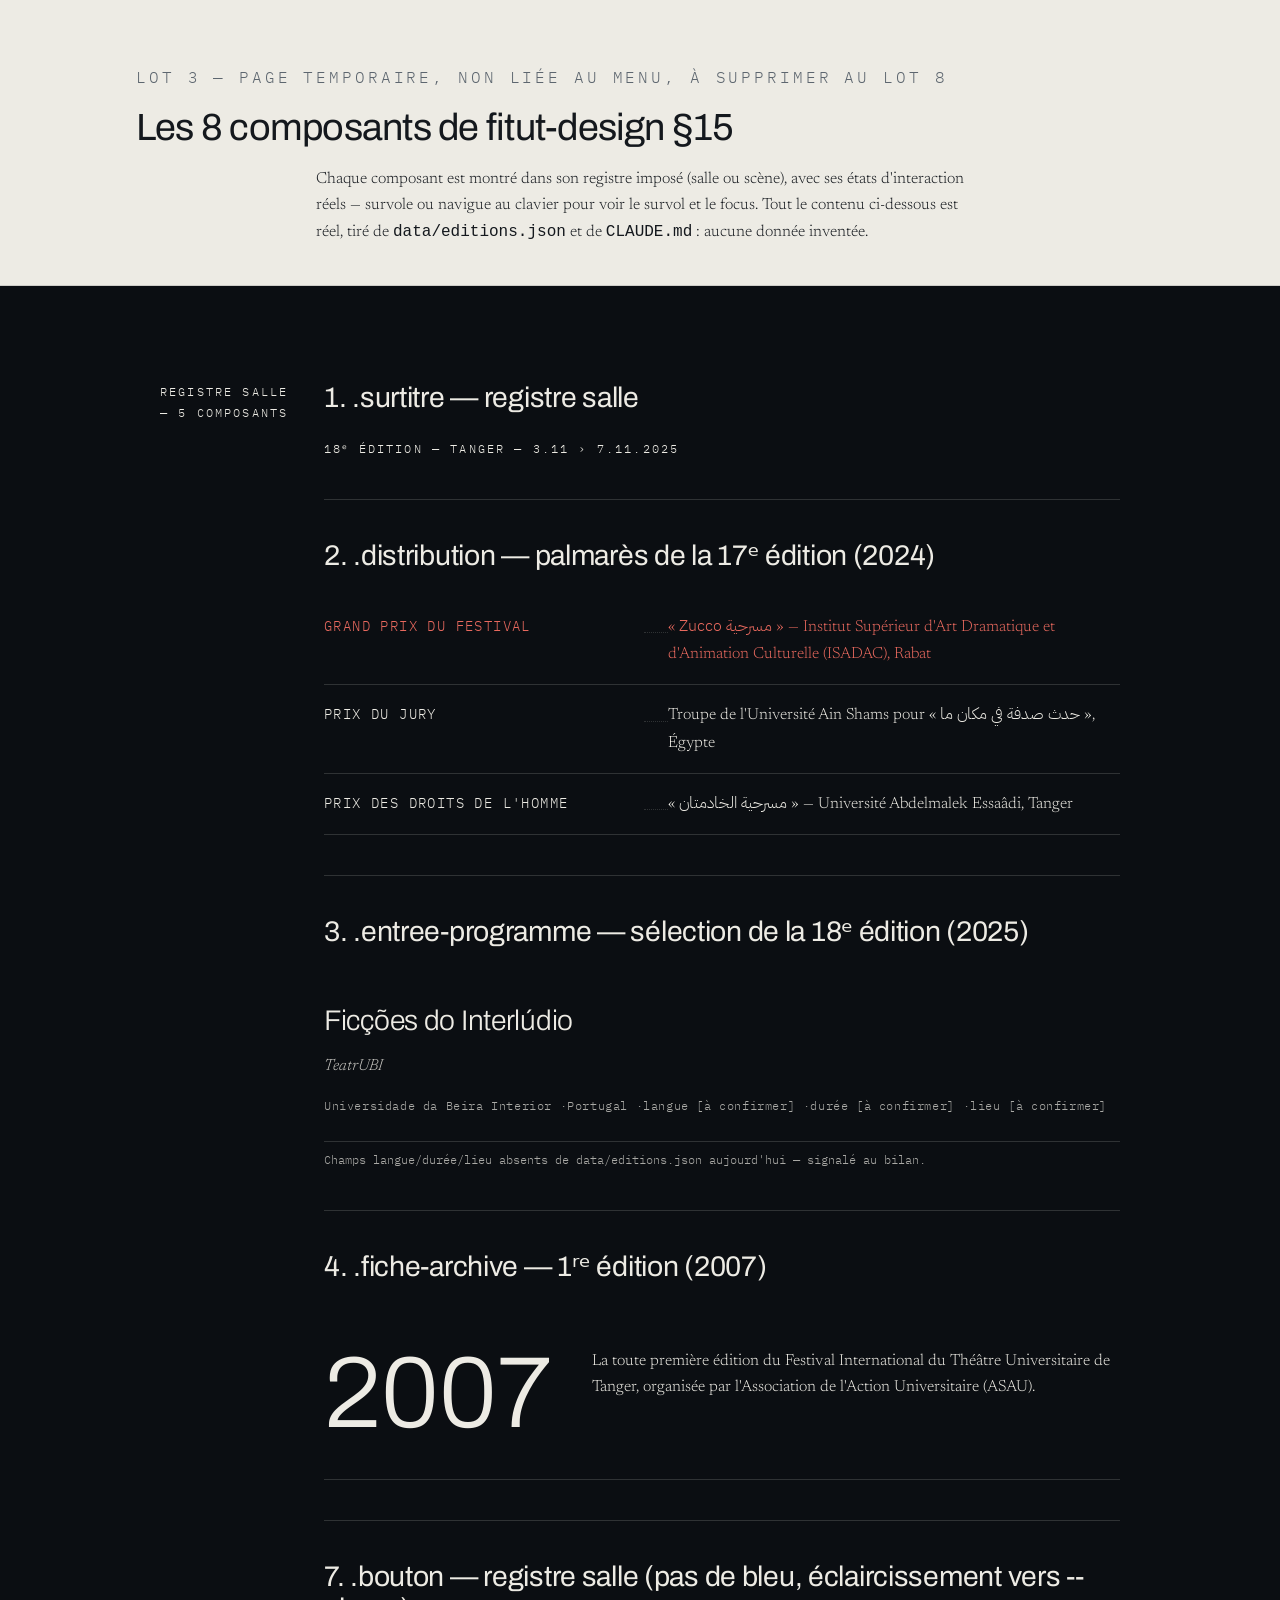
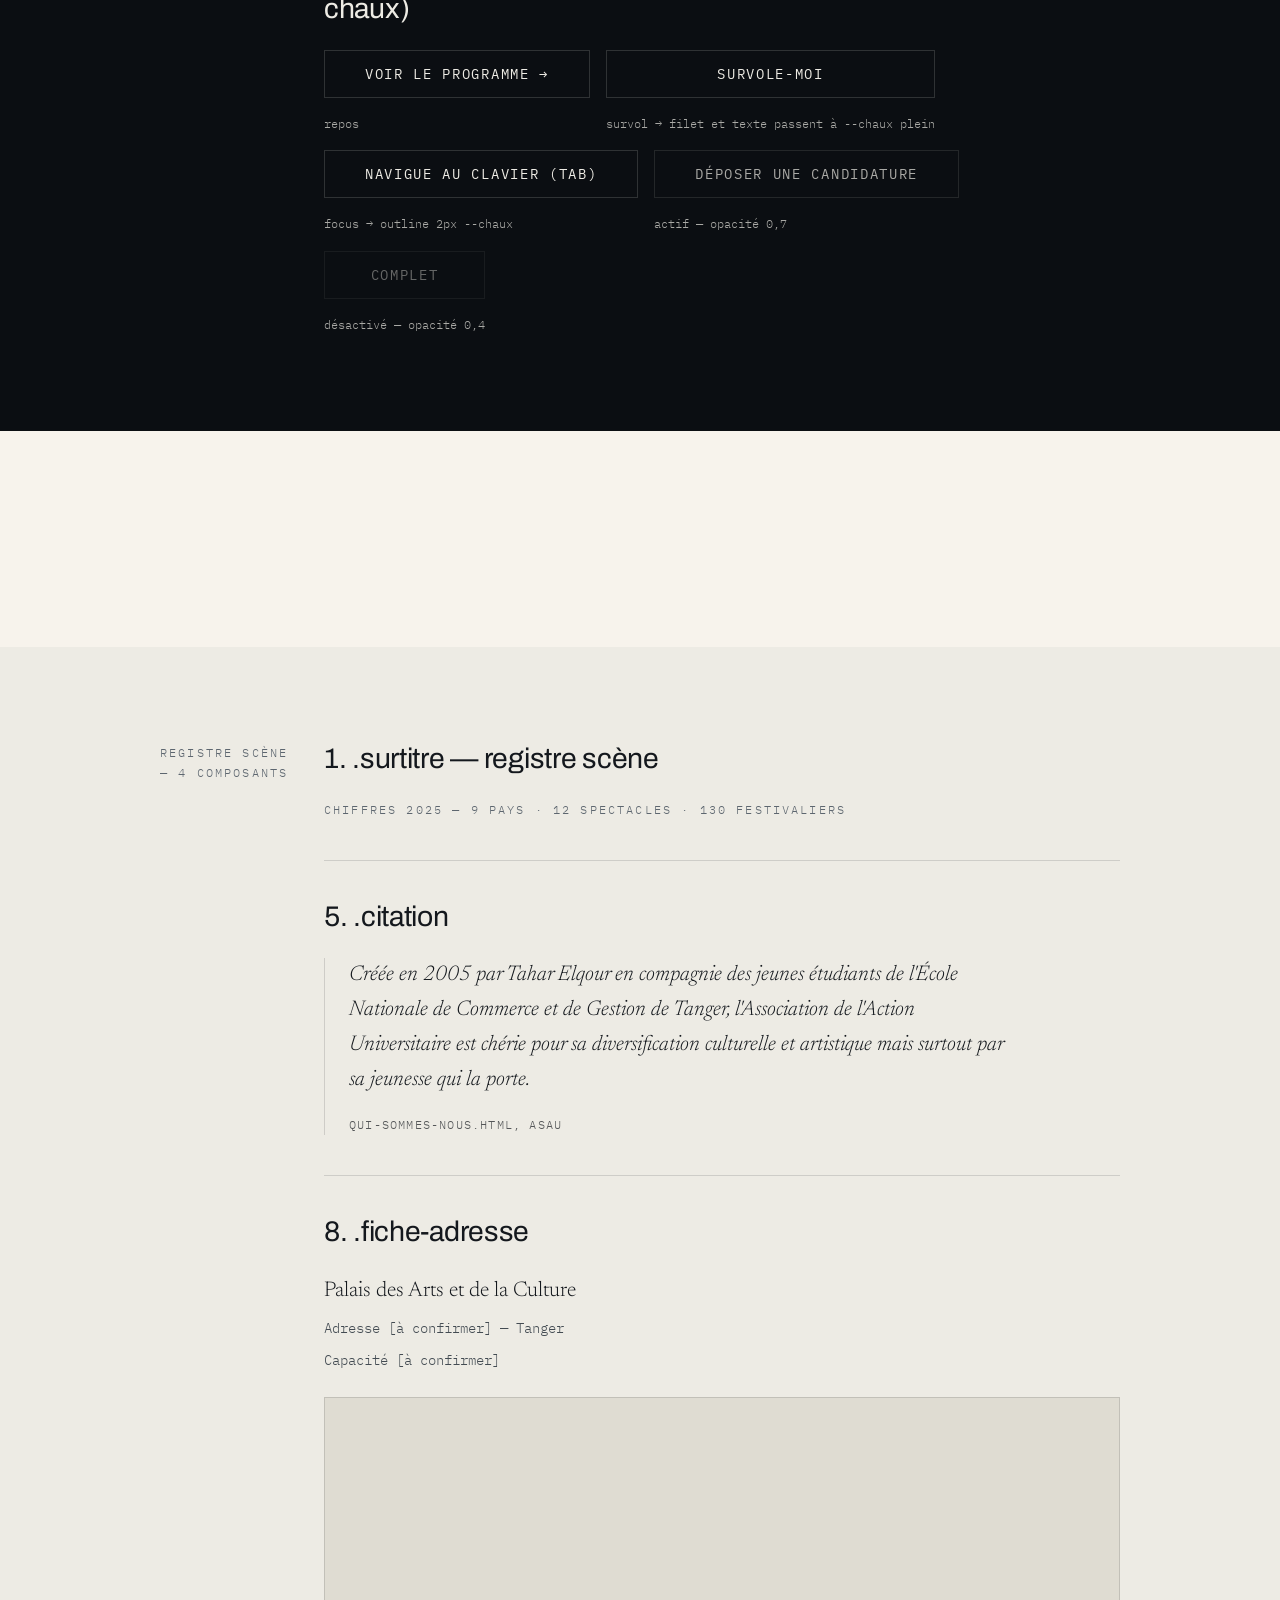
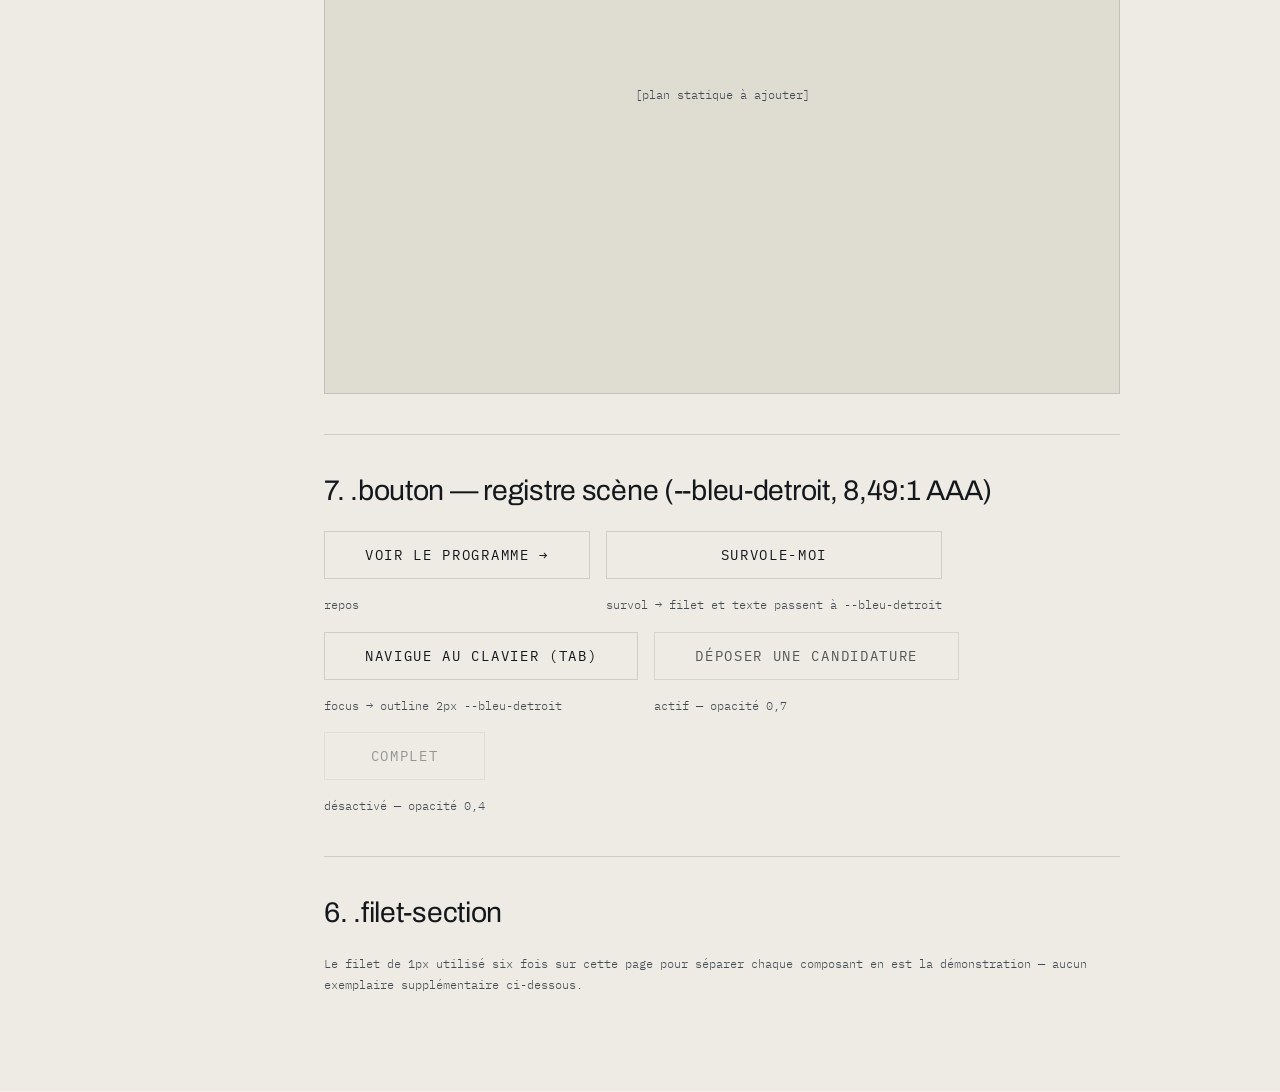
==== composants.html @ fefdfa95 "LOT 3 — Les 8 composants de fitut-design §15 + composants.html Construit les 8 composants du système" ====
<!DOCTYPE html>
<html lang="fr">
<head>
  <meta charset="UTF-8">
  <meta name="viewport" content="width=device-width, initial-scale=1.0, viewport-fit=cover">
  <title>Démonstration des 8 composants — LOT 3 (page temporaire)</title>
  <meta name="robots" content="noindex, nofollow">

  <!-- Polices : CDN Google Fonts pendant le développement, voir CLAUDE.md §9
       (dette technique). Bascule vers du .woff2 auto-hébergé au LOT 8. -->
  <link rel="preconnect" href="https://fonts.googleapis.com">
  <link rel="preconnect" href="https://fonts.gstatic.com" crossorigin>
  <link href="https://fonts.googleapis.com/css2?family=Archivo:ital,wght@0,100..900;1,100..900&family=Newsreader:ital,opsz,wght@0,6..72,200..800;1,6..72,200..800&family=IBM+Plex+Mono:wght@400;500;600&family=IBM+Plex+Sans+Arabic:wght@400;500;600;700&display=swap" rel="stylesheet">
  <link rel="stylesheet" href="style.css">

  <style>
    /* Styles propres à cette page de démonstration uniquement — jamais
       dans style.css, qui ne doit contenir que le système partagé. */
    body { font-family: var(--police-revue); }
    .demo-entete {
      padding: var(--esp-5) var(--esp-2) var(--esp-4);
      border-bottom: 1px solid var(--filet-clair);
    }
    .demo-entete h1 {
      font-family: var(--police-affiche);
      font-size: var(--pas-xl);
      letter-spacing: -0.02em;
      max-width: var(--largeur-archive);
      margin: var(--esp-2) auto 0;
      padding: 0 var(--esp-2);
    }
    .demo-entete p {
      max-width: var(--largeur-revue);
      margin: var(--esp-2) auto 0;
      padding: 0 var(--esp-2);
      font-size: var(--pas-base);
      line-height: 1.65;
    }
    .demo-entete .surtitre { max-width: var(--largeur-archive); margin: 0 auto; padding: 0 var(--esp-2); }
    .demo-titre-composant {
      font-family: var(--police-affiche);
      font-size: var(--pas-l);
      letter-spacing: -0.01em;
      margin-bottom: var(--esp-3);
    }
    .demo-bloc + .demo-bloc { margin-top: var(--esp-5); }
    .demo-boutons { display: flex; flex-wrap: wrap; gap: var(--esp-2); align-items: center; }
    .demo-etat-label {
      display: block;
      margin-top: var(--esp-1);
      font-family: var(--police-donnees);
      font-size: var(--pas-xs);
      color: var(--encre-tiers-aa); /* pas d'opacity : 0,6 tombait à 4,40:1 sur --chaux, sous AA */
    }
    .registre-salle .demo-etat-label { color: var(--chaux); opacity: 0.7; } /* 8,19:1 sur --noir-salle */
    .demo-piece { display: flex; flex-direction: column; gap: var(--esp-1); }
    /* .skip-link vient de l'ancien système (--charcoal/--cream) : réaligné
       ici sur les tokens de cette page, pas dans style.css. */
    .skip-link:focus { background: var(--noir-salle); color: var(--chaux); }
  </style>
</head>
<body>

  <a class="skip-link" href="#contenu">Aller au contenu</a>

  <!-- ============ EN-TÊTE DE LA DÉMONSTRATION (registre scène) ============ -->
  <header class="demo-entete registre-scene">
    <p class="surtitre">LOT 3 — page temporaire, non liée au menu, à supprimer au LOT 8</p>
    <h1>Les 8 composants de fitut&#8209;design §15</h1>
    <p>Chaque composant est montré dans son registre imposé (salle ou scène), avec ses états
      d'interaction réels — survole ou navigue au clavier pour voir le survol et le focus. Tout
      le contenu ci-dessous est réel, tiré de <code>data/editions.json</code> et de
      <code>CLAUDE.md</code> : aucune donnée inventée.</p>
  </header>

  <main id="contenu">

  <!-- ============ REGISTRE SALLE — distribution, entree-programme, fiche-archive, filet, bouton, surtitre ============ -->
  <section class="section-demo registre-salle">
    <div class="grille-regie">
      <div class="marge-regie">
        <p class="surtitre">Registre salle — 5 composants</p>
      </div>
      <div class="contenu-regie">

        <div class="demo-bloc">
          <h2 class="demo-titre-composant">1. .surtitre — registre salle</h2>
          <p class="surtitre">18ᵉ édition — Tanger — 3.11 › 7.11.2025</p>
        </div>

        <hr class="filet-section">

        <div class="demo-bloc">
          <h2 class="demo-titre-composant">2. .distribution — palmarès de la 17ᵉ édition (2024)</h2>
          <dl class="distribution">
            <div class="distribution-ligne distribution-ligne--grand-prix">
              <dt>Grand Prix du Festival</dt>
              <dd>« <span lang="ar" dir="rtl">مسرحية Zucco</span> » — Institut Supérieur d'Art Dramatique
                et d'Animation Culturelle (ISADAC), Rabat</dd>
            </div>
            <div class="distribution-ligne">
              <dt>Prix du Jury</dt>
              <dd>Troupe de l'Université Ain Shams pour «
                <span lang="ar" dir="rtl">حدث صدفة في مكان ما</span> », Égypte</dd>
            </div>
            <div class="distribution-ligne">
              <dt>Prix des Droits de l'Homme</dt>
              <dd>« <span lang="ar" dir="rtl">مسرحية الخادمتان</span> » — Université Abdelmalek
                Essaâdi, Tanger</dd>
            </div>
          </dl>
        </div>

        <hr class="filet-section">

        <div class="demo-bloc">
          <h2 class="demo-titre-composant">3. .entree-programme — sélection de la 18ᵉ édition (2025)</h2>
          <a class="entree-programme entree-programme-lien" href="edition.html?n=18">
            <p class="entree-programme-titre">Ficções do Interlúdio</p>
            <p class="entree-programme-traduction">TeatrUBI</p>
            <p class="entree-programme-meta">
              <span>Universidade da Beira Interior</span>
              <span>Portugal</span>
              <span>langue [à confirmer]</span>
              <span>durée [à confirmer]</span>
              <span>lieu [à confirmer]</span>
            </p>
          </a>
          <p class="demo-etat-label">Champs langue/durée/lieu absents de data/editions.json aujourd'hui — signalé au bilan.</p>
        </div>

        <hr class="filet-section">

        <div class="demo-bloc">
          <h2 class="demo-titre-composant">4. .fiche-archive — 1ʳᵉ édition (2007)</h2>
          <div class="fiche-archive">
            <p class="fiche-archive-annee">2007</p>
            <div class="fiche-archive-corps">
              <p>La toute première édition du Festival International du Théâtre Universitaire
                de Tanger, organisée par l'Association de l'Action Universitaire (ASAU).</p>
            </div>
          </div>
        </div>

        <hr class="filet-section">

        <div class="demo-bloc">
          <h2 class="demo-titre-composant">7. .bouton — registre salle (pas de bleu, éclaircissement vers --chaux)</h2>
          <div class="demo-boutons">
            <div class="demo-piece">
              <button type="button" class="bouton">Voir le programme →</button>
              <span class="demo-etat-label">repos</span>
            </div>
            <div class="demo-piece">
              <button type="button" class="bouton">Survole-moi</button>
              <span class="demo-etat-label">survol → filet et texte passent à --chaux plein</span>
            </div>
            <div class="demo-piece">
              <button type="button" class="bouton">Navigue au clavier (Tab)</button>
              <span class="demo-etat-label">focus → outline 2px --chaux</span>
            </div>
            <div class="demo-piece">
              <button type="button" class="bouton est-actif">Déposer une candidature</button>
              <span class="demo-etat-label">actif — opacité 0,7</span>
            </div>
            <div class="demo-piece">
              <button type="button" class="bouton" disabled>Complet</button>
              <span class="demo-etat-label">désactivé — opacité 0,4</span>
            </div>
          </div>
        </div>

      </div>
    </div>
  </section>

  <!-- ============ REGISTRE SCÈNE — surtitre, citation, fiche-adresse, filet, bouton ============ -->
  <section class="section-demo registre-scene">
    <div class="grille-regie">
      <div class="marge-regie">
        <p class="surtitre">Registre scène — 4 composants</p>
      </div>
      <div class="contenu-regie">

        <div class="demo-bloc">
          <h2 class="demo-titre-composant">1. .surtitre — registre scène</h2>
          <p class="surtitre">Chiffres 2025 — 9 pays · 12 spectacles · 130 festivaliers</p>
        </div>

        <hr class="filet-section">

        <div class="demo-bloc">
          <h2 class="demo-titre-composant">5. .citation</h2>
          <blockquote class="citation">
            <p>Créée en 2005 par Tahar Elqour en compagnie des jeunes étudiants de l'École
              Nationale de Commerce et de Gestion de Tanger, l'Association de l'Action
              Universitaire est chérie pour sa diversification culturelle et artistique
              mais surtout par sa jeunesse qui la porte.</p>
            <cite>qui-sommes-nous.html, ASAU</cite>
          </blockquote>
        </div>

        <hr class="filet-section">

        <div class="demo-bloc">
          <h2 class="demo-titre-composant">8. .fiche-adresse</h2>
          <dl class="fiche-adresse">
            <dt>Palais des Arts et de la Culture</dt>
            <dd>Adresse [à confirmer] — Tanger</dd>
            <dd>Capacité [à confirmer]</dd>
          </dl>
          <div class="fiche-adresse-plan" role="img" aria-label="Plan statique à ajouter">
            [plan statique à ajouter]
          </div>
        </div>

        <hr class="filet-section">

        <div class="demo-bloc">
          <h2 class="demo-titre-composant">7. .bouton — registre scène (--bleu-detroit, 8,49:1 AAA)</h2>
          <div class="demo-boutons">
            <div class="demo-piece">
              <button type="button" class="bouton">Voir le programme →</button>
              <span class="demo-etat-label">repos</span>
            </div>
            <div class="demo-piece">
              <button type="button" class="bouton">Survole-moi</button>
              <span class="demo-etat-label">survol → filet et texte passent à --bleu-detroit</span>
            </div>
            <div class="demo-piece">
              <button type="button" class="bouton">Navigue au clavier (Tab)</button>
              <span class="demo-etat-label">focus → outline 2px --bleu-detroit</span>
            </div>
            <div class="demo-piece">
              <button type="button" class="bouton est-actif">Déposer une candidature</button>
              <span class="demo-etat-label">actif — opacité 0,7</span>
            </div>
            <div class="demo-piece">
              <button type="button" class="bouton" disabled>Complet</button>
              <span class="demo-etat-label">désactivé — opacité 0,4</span>
            </div>
          </div>
        </div>

        <hr class="filet-section">

        <div class="demo-bloc">
          <h2 class="demo-titre-composant">6. .filet-section</h2>
          <p class="demo-etat-label">
            Le filet de 1px utilisé six fois sur cette page pour séparer chaque composant en
            est la démonstration — aucun exemplaire supplémentaire ci-dessous.
          </p>
        </div>

      </div>
    </div>
  </section>

  </main>

</body>
</html>
---- style.css ----
/* =========================================
   FITUT — Feuille de style globale

   REFONTE EN COURS (voir .claude/skills/fitut-design/SKILL.md — source de
   vérité de toute décision visuelle). Deux systèmes de tokens coexistent
   le temps de la migration, lot par lot :

   - Ancien système (crème / charbon / or, Cormorant + Montserrat) :
     encore utilisé par les 6 pages actuelles. Conservé tel quel pour que
     le site reste affichable pendant la refonte. À retirer une fois
     toutes les pages migrées.
   - Nouveau système « la salle et la scène » : posé ici en fondation
     (LOT 1). Aucune page ne le consomme encore — il prend le relais
     page par page dans les lots suivants.
   ========================================= */

:root {
  /* ---------- ANCIEN SYSTÈME (conservé le temps de la refonte) ---------- */
  --cream: #f7f3ec;
  --charcoal: #1c1c1c;
  --gold: #b8922a;
  --gold-light: #d4a843;
  --warm-grey: #6b6558;
  --line: rgba(28,28,28,0.12);
  --nav-h: 60px;
  --transition: 0.35s cubic-bezier(0.4, 0, 0.2, 1);

  /* ==========================================================
     NOUVEAU SYSTÈME — « la salle et la scène »
     fitut-design SKILL.md : axes verrouillés, ne pas modifier
     sans revalider la skill (§0 — axes verrouillés / axes libres).
     ========================================================== */

  /* ---------- Couleurs (§10) ---------- */
  /* La salle — fond noir, on regarde */
  --noir-salle:     #0B0E12;
  --noir-coulisse:  #151A20;

  /* La scène — fond chaux, on lit */
  --chaux:          #EDEBE4;
  --chaux-profond:  #DFDCD2;

  /* L'encre — texte sur fond clair */
  --encre:          #14181D;
  --encre-tiers:    #5D666F;   /* AA 4,90:1 sur --chaux — réservé aux surtitres/crédits */
  --encre-tiers-aa: #434B52;   /* AAA 7,44:1 sur --chaux — texte secondaire courant */

  /* Les signaux — la couleur interactive dépend du registre (fitut-design §10) :
     bleu = scène (on lit), éclaircissement vers --chaux = salle (on regarde).
     --bleu-detroit ne s'applique JAMAIS sur --noir-salle/--noir-coulisse (1,91:1). */
  --bleu-detroit:   #16407F;   /* accent interactif — registre scène uniquement */
  --rouge-officiel: #C1272D;   /* rare : Haut Patronage, Grand Prix — registre scène */
  --rouge-salle:    #E8695E;   /* rare : équivalent rouge — registre salle uniquement */

  /* Filets — séparateur autorisé, jamais d'ombre */
  --filet-clair:    rgba(20, 24, 29, 0.14);    /* sur fond --chaux */
  --filet-sombre:   rgba(237, 235, 228, 0.16); /* sur fond --noir-salle */

  /* ---------- Typographie — familles (§9) ---------- */
  --police-affiche: 'Archivo', system-ui, sans-serif;
  --police-revue:   'Newsreader', Georgia, serif;
  --police-donnees: 'IBM Plex Mono', ui-monospace, monospace;
  --police-arabe:   'IBM Plex Sans Arabic', 'Noto Naskh Arabic', serif;

  /* ---------- Typographie — échelle, ratio 1,333 (quarte juste) (§9) ---------- */
  --pas-xs:   0.750rem;   /* surtitres, crédits */
  --pas-s:    0.875rem;   /* métadonnées */
  --pas-base: 1rem;       /* texte courant */
  --pas-m:    1.333rem;   /* chapeaux */
  --pas-l:    1.777rem;   /* titres de section */
  --pas-xl:   2.369rem;   /* titres de page */
  --pas-2xl:  clamp(3rem, 9vw, 6.313rem);    /* affiche */
  --pas-3xl:  clamp(4rem, 16vw, 11.22rem);   /* hero */

  /* ---------- Grilles — largeurs de contenu par registre (§11) ---------- */
  --largeur-revue:   680px;   /* lecture longue */
  --largeur-archive: 1040px;  /* listes, tableaux, programme */
  --largeur-affiche: 100%;    /* pleine largeur, sans marge */
  --marge-regie-tablette: 88px;
  --marge-regie-desktop:  140px;

  /* ---------- Espacements — base 8, sauts francs (§12) ---------- */
  --esp-1: 8px;
  --esp-2: 16px;
  --esp-3: 24px;
  --esp-4: 40px;
  --esp-5: 64px;
  --esp-6: 96px;
  --esp-7: 144px;   /* entre sections */
  --esp-8: 216px;   /* bascule salle ↔ scène */

  /* ---------- Mouvement — durées et courbes (§34) ---------- */
  --duree-ui:      200ms;   /* survol, focus, ouverture de menu */
  --duree-contenu: 400ms;   /* apparition au défilement, opacité seule */
  --duree-hero:   1200ms;   /* lever de rideau, une seule fois */

  --courbe-sortie: cubic-bezier(0.22, 1, 0.36, 1);   /* apparitions */
  --courbe-entree: cubic-bezier(0.65, 0, 0.35, 1);   /* disparitions */
}

/* ==========================================================
   Respect de prefers-reduced-motion (§31, §34) — posé ici en
   fondation : le lever de rideau devient une apparition instantanée,
   les apparitions au défilement perdent leur transition. S'applique
   dès qu'un composant utilise --duree-* / --courbe-* ci-dessus.
   ========================================================== */
@media (prefers-reduced-motion: reduce) {
  :root {
    --duree-ui: 0ms;
    --duree-contenu: 0ms;
    --duree-hero: 0ms;
  }
}

*, *::before, *::after { box-sizing: border-box; margin: 0; padding: 0; }

html { scroll-behavior: smooth; font-size: 16px; }

body {
  background: var(--cream);
  color: var(--charcoal);
  font-family: 'Montserrat', sans-serif;
  font-weight: 300;
  line-height: 1.7;
  overflow-x: hidden;
}
@media (max-width: 480px) {
  body {
    line-height: 1.75;
  }
}

img { display: block; max-width: 100%; height: auto; aspect-ratio: auto; }
a { color: inherit; text-decoration: none; }

/* ---- TYPOGRAPHY ---- */
h1, h2, h3, h4 {
  font-family: 'Cormorant Garamond', serif;
  font-weight: 400;
  line-height: 1.15;
}
h1 { font-size: clamp(2.4rem, 6vw, 5rem); }
h2 { font-size: clamp(1.8rem, 4vw, 3rem); }
h3 { font-size: clamp(1.3rem, 2.5vw, 2rem); }

.section-title {
  text-align: center;
  margin-bottom: 3rem;
  position: relative;
  padding-bottom: 1rem;
}
@media (max-width: 768px) {
  .section-title {
    margin-bottom: 2.5rem;
  }
}
@media (max-width: 480px) {
  .section-title {
    margin-bottom: 2rem;
  }
}
.section-title::after {
  content: '';
  position: absolute;
  bottom: 0; left: 50%;
  transform: translateX(-50%);
  width: 60px; height: 2px;
  background: var(--gold);
}
@media (max-width: 480px) {
  .section-title::after {
    width: 45px;
    height: 1.5px;
  }
}

/* ---- LAYOUT ---- */
.container { max-width: 1100px; margin: 0 auto; padding: 0 2rem; }
@media (max-width: 768px) {
  .container { padding: 0 1.25rem; }
}
@media (max-width: 480px) {
  .container { padding: 0 1rem; }
}
section { padding: 6rem 0; }
@media (max-width: 768px) {
  section { padding: 4rem 0; }
}
@media (max-width: 480px) {
  section { padding: 3rem 0; }
}

/* ---- NAVBAR ---- */
#navbar {
  position: fixed;
  top: 0; left: 0; right: 0;
  height: var(--nav-h);
  background: rgba(247,243,236,0.97);
  backdrop-filter: blur(10px);
  border-bottom: 1px solid var(--line);
  z-index: 1001;
  transition: height 0.2s ease;
}

.nav-inner {
  position: relative;
  max-width: 1160px;
  margin: 0 auto;
  padding: 0 clamp(1rem, 3vw, 1.75rem);
  height: 100%;
  display: flex;
  align-items: center;
  justify-content: space-between;
  gap: 1rem;
}

/* Logo FITUT (118×51) — proportions fixes, pas d’écrasement flex */
.logo-link {
  display: flex;
  align-items: center;
  flex: 0 0 auto;
  line-height: 0;
  max-height: 100%;
}
#navbar .logo {
  display: block;
  flex-shrink: 0;
  width: auto;
  max-width: none;
  height: clamp(26px, 4.2vw, 34px);
  max-height: 34px;
  aspect-ratio: 118 / 51;
  object-fit: contain;
  object-position: left center;
}

.nav-links {
  display: flex;
  align-items: center;
  justify-content: flex-end;
  flex-wrap: nowrap;
  gap: clamp(0.65rem, 1.1vw, 1.2rem);
  list-style: none;
  margin: 0;
  padding: 0;
  min-width: 0;
}
.nav-links a {
  font-family: 'Montserrat', sans-serif;
  font-size: 0.65rem;
  font-weight: 500;
  letter-spacing: 0.09em;
  text-transform: uppercase;
  color: var(--charcoal);
  transition: color var(--transition);
  white-space: nowrap;
}
.nav-links a:hover, .nav-links a.active { color: var(--gold); }

.btn-apply {
  background: var(--gold) !important;
  color: #fff !important;
  padding: 0.42rem 0.95rem;
  border-radius: 2px;
  font-weight: 500 !important;
  letter-spacing: 0.07em;
  font-size: 0.65rem !important;
  transition: background var(--transition) !important;
  min-height: 44px;
  display: inline-flex;
  align-items: center;
  justify-content: center;
}
.btn-apply:hover { background: var(--gold-light) !important; color: #fff !important; }

/* Burger */
.burger {
  display: none;
  flex-direction: column;
  justify-content: center;
  align-items: center;
  gap: 5px;
  flex: 0 0 auto;
  background: none;
  border: none;
  cursor: pointer;
  padding: 0.5rem;
  margin-right: -0.25rem;
  min-width: 44px;
  min-height: 44px;
  border-radius: 0;
  color: var(--charcoal);
}
@media (max-width: 480px) {
  .burger {
    min-width: 40px;
    min-height: 40px;
    padding: 0.35rem;
  }
}
.burger:hover { background: rgba(28,28,28,0.05); }
.burger span {
  display: block;
  width: 22px; height: 2px;
  background: currentColor;
  transition: var(--transition);
}
@media (max-width: 480px) {
  .burger span {
    width: 20px;
    height: 2px;
  }
}

/* ---- FIXED BANNER ---- */
.fixed-banner {
  position: fixed;
  top: var(--nav-h);
  left: 0;
  right: 0;
  background: var(--charcoal);
  color: #fff;
  text-align: center;
  padding: 0.75rem 1rem;
  font-size: 0.9rem;
  letter-spacing: 0.1em;
  text-transform: uppercase;
  font-family: 'Montserrat', sans-serif;
  font-weight: 500;
  z-index: 1000;
  backdrop-filter: blur(10px);
  border-bottom: 1px solid rgba(255,255,255,0.1);
}
@media (max-width: 768px) {
  .fixed-banner {
    padding: 0.6rem 0.75rem;
    font-size: 0.75rem;
    letter-spacing: 0.08em;
  }
}
@media (max-width: 480px) {
  .fixed-banner {
    padding: 0.5rem 0.5rem;
    font-size: 0.65rem;
    letter-spacing: 0.05em;
  }
}
.banner-content {
  max-width: 1200px;
  margin: 0 auto;
}

/* ---- STATS ---- */
.stats-section { background: var(--cream); }
.stats-grid {
  display: grid;
  grid-template-columns: repeat(auto-fit, minmax(140px, 1fr));
  gap: 3rem;
  text-align: center;
}
@media (max-width: 900px) {
  .stats-grid {
    gap: 2rem;
    grid-template-columns: repeat(auto-fit, minmax(120px, 1fr));
  }
}
@media (max-width: 640px) {
  .stats-grid {
    grid-template-columns: repeat(2, 1fr);
    gap: 1.5rem;
  }
}
@media (max-width: 480px) {
  .stats-grid {
    grid-template-columns: repeat(2, 1fr);
    gap: 1.25rem;
  }
}
.stat-number {
  display: block;
  font-family: 'Cormorant Garamond', serif;
  font-size: clamp(3rem, 7vw, 5rem);
  font-weight: 300;
  color: var(--gold);
  line-height: 1;
  margin-bottom: 0.5rem;
}
@media (max-width: 480px) {
  .stat-number {
    font-size: clamp(2rem, 5vw, 3rem);
  }
}
.stat-label {
  font-size: 0.72rem;
  letter-spacing: 0.15em;
  text-transform: uppercase;
  color: var(--warm-grey);
}
@media (max-width: 480px) {
  .stat-label {
    font-size: 0.65rem;
    letter-spacing: 0.1em;
  }
}

/* ---- GALLERY PREVIEW ---- */
.gallery-preview { padding: 0; }
.gallery-grid {
  display: grid;
  grid-template-columns: 1fr 1fr;
  min-height: 50vh;
}
@media (max-width: 900px) {
  .gallery-grid {
    min-height: 40vh;
  }
}
@media (max-width: 640px) {
  .gallery-grid {
    grid-template-columns: 1fr;
    min-height: 50vh;
  }
}
.gallery-card {
  position: relative;
  overflow: hidden;
  display: block;
}
.gallery-card img {
  width: 100%;
  height: 100%;
  object-fit: cover;
  transition: transform 0.7s ease;
  aspect-ratio: auto;
}
.gallery-card:hover img { transform: scale(1.06); }
.gallery-card-overlay {
  position: absolute;
  inset: 0;
  background: rgba(28,28,28,0.4);
  display: flex;
  align-items: center;
  justify-content: center;
  transition: background var(--transition);
}
.gallery-card:hover .gallery-card-overlay { background: rgba(28,28,28,0.55); }
.gallery-card-overlay span {
  color: #fff;
  font-family: 'Cormorant Garamond', serif;
  font-size: clamp(1.5rem, 4vw, 2.8rem);
  font-weight: 300;
  letter-spacing: 0.1em;
  text-transform: uppercase;
}

/* ---- SOCIAL — liens sociaux dans le footer (barre latérale flottante retirée, fitut-design §17) ---- */
.social-icon {
  display: inline-flex;
  align-items: center;
  justify-content: center;
  color: rgba(247, 243, 236, 0.78);
  border-radius: 0;
  transition: color var(--transition), background var(--transition), transform var(--transition), border-color var(--transition);
}
.social-icon svg { display: block; }

.footer-social {
  display: flex;
  justify-content: center;
  gap: 0.9rem;
  margin: 1.5rem 0 0.5rem;
}
.social-icon-footer {
  width: 40px;
  height: 40px;
  border: 1px solid rgba(247, 243, 236, 0.22);
  border-radius: 0;
  color: rgba(247, 243, 236, 0.7);
}
.social-icon-footer svg { width: 16px; height: 16px; }
.social-icon-footer:hover {
  color: var(--gold);
  border-color: var(--gold);
}

/* ---- PAGE HERO (inner pages) ---- */
.page-hero {
  background: var(--charcoal);
  color: var(--cream);
  padding: 8rem 0 4rem;
  text-align: center;
}
@media (max-width: 900px) {
  .page-hero {
    padding: 6rem 0 3rem;
  }
}
@media (max-width: 640px) {
  .page-hero {
    padding: 4rem 0 2.5rem;
  }
}
.page-hero h1 {
  font-family: 'Cormorant Garamond', serif;
  font-size: clamp(2.5rem, 7vw, 5.5rem);
  font-weight: 300;
  letter-spacing: 0.05em;
  color: var(--cream);
}
.page-hero .gold-line {
  width: 60px; height: 2px;
  background: var(--gold);
  margin: 1.5rem auto 0;
}

/* ---- VALUES GRID ---- */
.values-grid {
  display: grid;
  grid-template-columns: repeat(auto-fit, minmax(180px, 465px));
  gap: 2rem;
}
@media (max-width: 900px) {
  .values-grid {
    grid-template-columns: repeat(2, 1fr);
    gap: 1.5rem;
  }
}
@media (max-width: 640px) {
  .values-grid {
    grid-template-columns: 1fr;
    gap: 1.25rem;
  }
}
.value-card {
  padding: 2rem;
  border: 1px solid var(--line);
  text-align: center;
  transition: border-color var(--transition), transform var(--transition);
}
@media (max-width: 640px) {
  .value-card {
    padding: 1.5rem;
  }
}
.value-card:hover { border-color: var(--gold); transform: translateY(-4px); }
.value-card:nth-child(5) { grid-column: 1 / -1; justify-self: center; max-width: 300px; }
@media (max-width: 640px) {
  .value-card:nth-child(5) {
    max-width: 100%;
  }
}
.value-card h3 {
  font-size: 1.4rem;
  margin-bottom: 0.75rem;
  color: var(--gold);
}
@media (max-width: 480px) {
  .value-card h3 {
    font-size: 1.2rem;
  }
}
.value-card p { font-size: 0.9rem; font-style: italic; color: var(--warm-grey); }
@media (max-width: 480px) {
  .value-card p {
    font-size: 0.85rem;
  }
}

/* ---- VENUES / FESTIVAL LOCATIONS ----
   Fusion des deux blocs dupliqués depuis le commit initial (37ace43, avant
   tout nettoyage) — "VENUES / FESTIVAL LOCATIONS" et "VENUES GRID"
   définissaient .venue-card en double. Ce bloc unique reproduit exactement
   le rendu résultant de la cascade des deux (propriété par propriété, la
   déclaration la plus tardive dans le fichier gagnait à spécificité égale) :
   aucune valeur n'a été changée pour "nettoyer". À convertir en
   .fiche-adresse au LOT 6 (fitut-design §15). */
.venues-grid {
  display: grid;
  grid-template-columns: repeat(auto-fit, minmax(150px, 1fr));
  gap: 2rem;
}
.venue-card {
  display: block;
  background: #ffffff;
  border: 1px solid var(--line);
  border-radius: 0;
  overflow: hidden;
  transition: transform var(--transition);
}
.venue-card:hover {
  transform: translateY(-4px);
  border-color: rgba(184, 146, 42, 0.22);
}
.venue-card img {
  width: 100%;
  height: 180px;
  object-fit: cover;
}
.venue-card-body {
  padding: 1.2rem;
}
.venue-card-body h3 {
  font-size: 1.1rem;
  margin-bottom: 0.5rem;
  color: var(--charcoal);
}
.venue-card-body p {
  font-size: 0.88rem;
  margin-bottom: 1.25rem;
  color: var(--warm-grey);
  line-height: 1.85;
}
.venue-card-link {
  display: inline-flex;
  align-items: center;
  gap: 0.5rem;
  font-size: 0.9rem;
  font-weight: 600;
  letter-spacing: 0.08em;
  text-transform: uppercase;
  color: var(--gold);
}
.venue-card-link::after {
  content: '→';
  transition: transform var(--transition);
}
.venue-card:hover .venue-card-link::after {
  transform: translateX(4px);
}

/* ---- PRIX LIST — hiérarchie en 4 lignes ---- */
.prix-list {
  display: flex;
  flex-direction: column;
  gap: 1.25rem;
  align-items: stretch;
  list-style: none;
  padding: 0;
  margin: 0 auto;
}
@media (max-width: 640px) {
  .prix-list {
    gap: 1rem;
  }
}
.prix-row {
  display: flex;
  flex-wrap: wrap;
  gap: 1rem;
  justify-content: center;
  width: 100%;
}
@media (max-width: 640px) {
  .prix-row {
    gap: 0.75rem;
  }
}
@media (max-width: 480px) {
  .prix-row {
    gap: 0.6rem;
  }
}
.prix-item {
  border: 1px solid var(--gold);
  padding: 0.6rem 1.2rem;
  font-size: 0.8rem;
  letter-spacing: 0.08em;
  color: var(--gold);
  font-family: 'Montserrat', sans-serif;
  text-transform: uppercase;
  display: inline-flex;
  align-items: center;
  justify-content: center;
  text-align: center;
  line-height: 1.3;
}
@media (max-width: 480px) {
  .prix-item {
    padding: 0.5rem 1rem;
    font-size: 0.75rem;
  }
}
.prix-item-medium {
  font-size: 0.95rem;
  padding: 0.85rem 1.6rem;
  letter-spacing: 0.1em;
}
@media (max-width: 480px) {
  .prix-item-medium {
    font-size: 0.85rem;
    padding: 0.65rem 1.2rem;
  }
}
.prix-item-grand {
  font-size: 1.4rem;
  font-weight: 700;
  padding: 1.1rem 2.5rem;
  border-width: 2px;
  letter-spacing: 0.12em;
}
@media (max-width: 480px) {
  .prix-item-grand {
    font-size: 1.1rem;
    padding: 0.9rem 1.8rem;
  }
}

/* ---- PHOTO GRID ---- */
.photo-grid {
  display: grid;
  grid-template-columns: repeat(auto-fit, minmax(280px, 1fr));
  gap: 1rem;
}
@media (max-width: 900px) {
  .photo-grid {
    grid-template-columns: repeat(2, 1fr);
    gap: 0.9rem;
  }
}
@media (max-width: 640px) {
  .photo-grid {
    grid-template-columns: 1fr;
    gap: 0.75rem;
  }
}
@media (max-width: 480px) {
  .photo-grid {
    grid-template-columns: 1fr;
    gap: 0.75rem;
  }
}
.photo-grid img {
  width: 100%;
  height: 260px;
  object-fit: cover;
  transition: transform 0.5s ease;
  display: block;
}
@media (max-width: 640px) {
  .photo-grid img {
    height: 200px;
  }
}
@media (max-width: 480px) {
  .photo-grid img {
    height: 180px;
  }
}
.photo-grid img:hover { transform: scale(1.03); }

/* ---- FILE-LIST — liste des documents d'une édition (rendue par editions.js) ---- */
.file-list {
  list-style: none;
  margin: 0;
  padding: 0;
  display: grid;
  gap: 0.9rem;
}
@media (max-width: 480px) {
  .file-list {
    gap: 0.75rem;
  }
}
.file-list li a {
  display: flex;
  align-items: center;
  justify-content: space-between;
  gap: 0.5rem;
  padding: 0.85rem 1rem;
  background: rgba(247,243,236,0.8);
  border-radius: 0;
  color: var(--charcoal);
  border: 1px solid rgba(28,28,28,0.08);
  transition: transform var(--transition), background var(--transition);
  min-height: 44px;
}
@media (max-width: 640px) {
  .file-list li a {
    padding: 0.9rem 0.9rem;
  }
}
.file-list li a:hover {
  background: rgba(255,255,255,0.98);
  transform: translateX(2px);
}

/* ---- CARNAVAL ---- */
.carnaval-route {
  display: grid;
  grid-template-columns: 1fr 1fr;
  gap: 3rem;
  align-items: center;
  margin-bottom: 5rem;
}
@media (max-width: 900px) {
  .carnaval-route {
    gap: 2rem;
    margin-bottom: 3.5rem;
  }
}
@media (max-width: 640px) {
  .carnaval-route {
    grid-template-columns: 1fr;
    gap: 1.5rem;
    margin-bottom: 2.5rem;
  }
}
.carnaval-route img {
  width: 100%;
  height: 300px;
  object-fit: cover;
}
@media (max-width: 640px) {
  .carnaval-route img {
    height: 220px;
  }
}
.route-step-number {
  font-family: 'Cormorant Garamond', serif;
  font-size: 5rem;
  font-weight: 300;
  color: var(--gold);
  opacity: 0.3;
  line-height: 1;
}
@media (max-width: 640px) {
  .route-step-number {
    font-size: 3.5rem;
  }
}

/* ==========================================================
   MIGRATION LOT 2c — classes issues des 54 attributs style= en ligne
   de qui-sommes-nous.html, le-festival.html, le-carnaval.html et
   edition.html. Migration à rendu strictement identique : aucune valeur
   corrigée (les rgba(247,243,236,X)/rgba(28,28,28,X) sans token exact
   restent littérales, anti-patterns non retirés — voir LOT 2d). Ces
   classes appliquent l'ancien système et disparaîtront à la refonte de
   ces 4 pages au LOT 6.
   ========================================================== */

.section-sombre {
  background: var(--charcoal);
  color: var(--cream);
  padding: 6rem 0; /* = --esp-6 au LOT 6, ne pas migrer avant (voir LOT 2c) */
}
.titre-clair { color: var(--cream); }

.value-card--sombre { border-color: rgba(247, 243, 236, 0.15); }
.value-card--sombre p { color: rgba(247, 243, 236, 0.6); }

.stat-label--sombre { color: rgba(247, 243, 236, 0.5); }

.texte-emphase { color: var(--charcoal); }

.texte-lead {
  font-size: 1.05rem;
  line-height: 1.9;
  color: var(--warm-grey);
}
.texte-lead--espace { margin-top: 1.5rem; /* = --esp-3 au LOT 6, ne pas migrer avant */ }
/* Les 3 variantes ci-dessous se ressemblent mais ne sont PAS interchangeables :
   --intro n'est pas centré (les 2 autres le sont) ; --impact et --competition
   centrés tous les deux mais diffèrent aussi par la marge basse (0 / 3rem),
   pas seulement par la largeur. Fusion à revalider — voir LOT 2c. */
.texte-lead--intro { max-width: 780px; }
.texte-lead--impact { max-width: 750px; margin: 0 auto; text-align: center; }
.texte-lead--competition { max-width: 720px; margin: 0 auto 3rem; text-align: center; }
.texte-lead-sombre {
  max-width: 720px;
  margin: 0 auto 3rem;
  text-align: center;
  color: rgba(247, 243, 236, 0.7);
  line-height: 1.9;
}

.section-encadree {
  background: rgba(184, 146, 42, 0.05);
  border-top: 1px solid var(--line);
  border-bottom: 1px solid var(--line);
}
.container--centre { text-align: center; }

.route-titre { margin: 0.5rem 0 1rem; }
.route-texte { color: var(--warm-grey); line-height: 1.9; }
/* Inversion visuelle du second temps du parcours — n'a aucun rapport avec
   le lang="ar"/dir="rtl" d'un vrai contenu arabe (fitut-design §5). */
.route-etape--inverse { direction: rtl; text-align: right; }
.route-etape-contenu { direction: ltr; text-align: left; }
.route-etape-image { direction: ltr; }

.bloc-intro-centre { max-width: 800px; margin: 0 auto; text-align: center; }
.logo-asau-intro {
  height: 60px;
  width: auto;
  margin: 0 auto 2.5rem; /* = --esp-4 au LOT 6, ne pas migrer avant */
}
.section-claire-bordee { background: var(--cream); border-top: 1px solid var(--line); }

.image-hero-page { margin-top: var(--nav-h); height: 55vh; overflow: hidden; }
.image-couvrante { width: 100%; height: 100%; object-fit: cover; }
.titre-intro-page {
  font-family: 'Cormorant Garamond', serif;
  font-weight: 300;
  font-size: clamp(2.5rem, 6vw, 5rem);
  margin-bottom: 2rem;
}
.photo-grid--espace { margin-top: 3rem; }
.chargement-page { padding: 8rem 0; text-align: center; }

/* Seul cas où une valeur reste inline : --img porte le CONTENU (quelle
   image), pas la mise en forme. Image à rapatrier en local plus tard —
   le point de modification doit rester unique et visible. */
.page-hero--image {
  background-image: var(--img);
  background-size: cover;
  background-position: center;
  position: relative;
}
.voile-sombre { position: absolute; inset: 0; background: rgba(28, 28, 28, 0.55); }
.contenu-superpose { position: relative; z-index: 1; }
.titre-sur-image { color: #fff; }
.texte-intro-italique {
  max-width: 700px;
  margin: 0 auto;
  font-family: 'Cormorant Garamond', serif;
  font-size: clamp(1.3rem, 2.5vw, 1.8rem);
  font-style: italic;
  line-height: 1.7;
  color: var(--charcoal);
}
.section-sans-haut { padding: 0 0 6rem; /* = --esp-6 au LOT 6, ne pas migrer avant */ }

/* ---- FOOTER ---- */
.site-footer {
  background: var(--charcoal);
  color: rgba(247,243,236,0.6);
  text-align: center;
  padding: 4rem 0;
  font-size: 0.85rem;
  line-height: 1.9;
}
@media (max-width: 768px) {
  .site-footer {
    padding: 3rem 0;
    font-size: 0.8rem;
  }
}
@media (max-width: 480px) {
  .site-footer {
    padding: 2.5rem 0;
    font-size: 0.75rem;
    line-height: 1.8;
  }
}
.footer-logo {
  height: 50px;
  width: auto;
  margin: 0 auto 1.5rem;
  filter: brightness(0) invert(1);
  opacity: 0.5;
}
@media (max-width: 480px) {
  .footer-logo {
    height: 40px;
    margin: 0 auto 1rem;
  }
}
.footer-copy { margin-top: 1rem; opacity: 0.4; font-size: 0.75rem; letter-spacing: 0.1em; }
@media (max-width: 480px) {
  .footer-copy {
    margin-top: 0.75rem;
    font-size: 0.65rem;
    letter-spacing: 0.05em;
  }
}

/* Paliers responsives des classes issues de la migration LOT 2c —
   anciennement des sélecteurs d'attribut [style*="..."] ciblant les
   inline styles, retargetés vers les classes qui les remplacent.
   Comportement conservé à l'identique (mêmes paliers, même !important,
   qui n'est plus nécessaire mais ne change rien au rendu). */
@media (max-width: 900px) {
  .section-sombre { padding: 4.5rem 0 !important; }
}
@media (max-width: 768px) {
  .section-sombre { padding: 4rem 0 !important; }
}
@media (max-width: 640px) {
  .section-sombre { padding: 3rem 0 !important; }
}
@media (max-width: 480px) {
  .section-sombre { padding: 2.5rem 0 !important; }
}

@media (max-width: 768px) {
  .texte-lead { font-size: 1rem !important; }
}
@media (max-width: 480px) {
  .texte-lead { font-size: 0.95rem !important; }
}

@media (max-width: 900px) {
  .image-hero-page { height: 45vh !important; }
}
@media (max-width: 768px) {
  .image-hero-page { height: 40vh !important; }
}
@media (max-width: 640px) {
  .image-hero-page { height: 35vh !important; }
}
@media (max-width: 480px) {
  .image-hero-page { height: 32vh !important; }
}
.reveal {
  opacity: 0;
  transform: translateY(30px);
  transition: opacity 0.7s ease, transform 0.7s ease;
}
.reveal.visible { opacity: 1; transform: translateY(0); }

/* ---- RESPONSIVE ---- */
@media (max-width: 900px) {
  .gallery-grid { grid-template-columns: 1fr; }
  .carnaval-route { grid-template-columns: 1fr; }

  /* Liste des prix : taille un peu réduite pour tenir sur mobile */
  .prix-item-medium { font-size: 0.85rem; padding: 0.7rem 1.2rem; }
  .prix-item-grand { font-size: 1.15rem; padding: 0.9rem 1.6rem; }
}

@media (max-width: 1100px) {
  :root { --nav-h: 54px; }

  .nav-links {
    display: none;
    flex-direction: column;
    align-items: stretch;
    position: absolute;
    top: 100%;
    left: 0;
    right: 0;
    width: 100%;
    max-height: min(70vh, calc(100dvh - var(--nav-h) - 8px));
    overflow-y: auto;
    -webkit-overflow-scrolling: touch;
    background: var(--cream);
    padding: 0.75rem 1.25rem 1.25rem;
    gap: 0.15rem;
    border-bottom: 1px solid var(--line);
    z-index: 1001;
  }
  .nav-links.open { display: flex; }
  .burger { display: flex; }

  .nav-links > li {
    width: 100%;
    border-bottom: 1px solid rgba(28,28,28,0.06);
  }
  .nav-links > li:last-child { border-bottom: none; }

  .nav-links a {
    display: block;
    padding: 0.65rem 0.25rem;
    text-align: center;
    white-space: normal;
    font-size: 0.72rem;
  }
  .nav-links .btn-apply {
    margin: 0.5rem 0 0.25rem;
    text-align: center;
  }
}

/* =========================================
   NOS ÉDITIONS — grille + fiche détaillée
   Mobile first, breakpoints 480 / 768 / 1024
   ========================================= */

.loading-msg {
  text-align: center;
  color: var(--warm-grey);
  font-style: italic;
  padding: 3rem 0;
}

.page-hero-sub {
  max-width: 640px;
  margin: 1.5rem auto 0;
  color: var(--warm-grey);
  font-size: 0.95rem;
  line-height: 1.8;
  padding: 0 1rem;
}

/* ---- Grille des éditions ---- */
.editions-grid {
  display: grid;
  grid-template-columns: 1fr;
  gap: 1.5rem;
}
@media (min-width: 560px) {
  .editions-grid { grid-template-columns: repeat(2, 1fr); gap: 1.75rem; }
}
@media (min-width: 900px) {
  .editions-grid { grid-template-columns: repeat(3, 1fr); gap: 2rem; }
}
@media (min-width: 1200px) {
  .editions-grid { grid-template-columns: repeat(4, 1fr); }
}

.edition-card {
  display: flex;
  flex-direction: column;
  background: #fff;
  border: 1px solid var(--line);
  overflow: hidden;
  transition: transform var(--transition);
}
.edition-card:hover,
.edition-card:focus-visible {
  transform: translateY(-4px);
}
.edition-card--next { border-color: var(--gold); }

.edition-card-visual {
  position: relative;
  aspect-ratio: 3 / 4;
  overflow: hidden;
  background: rgba(184, 146, 42, 0.06);
}
.edition-card-visual img {
  width: 100%;
  height: 100%;
  object-fit: cover;
  transition: transform 0.6s ease;
}
.edition-card:hover .edition-card-visual img { transform: scale(1.04); }

.edition-card-fallback {
  width: 100%;
  height: 100%;
  display: flex;
  align-items: center;
  justify-content: center;
  background: rgba(184, 146, 42, 0.08);
}
.edition-card-fallback span {
  font-family: 'Cormorant Garamond', serif;
  font-size: clamp(3rem, 12vw, 5rem);
  color: var(--gold);
  opacity: 0.55;
  line-height: 1;
}

.edition-badge {
  position: absolute;
  top: 0.75rem;
  left: 0.75rem;
  background: var(--gold);
  color: #fff;
  font-size: 0.62rem;
  letter-spacing: 0.1em;
  text-transform: uppercase;
  font-weight: 500;
  padding: 0.35rem 0.7rem;
}

.edition-card-body { padding: 1.1rem 1.15rem 1.35rem; }
.edition-card-body h2 {
  font-size: 1.5rem;
  margin-bottom: 0.35rem;
  line-height: 1.2;
}
.edition-card-date {
  font-size: 0.72rem;
  letter-spacing: 0.1em;
  text-transform: uppercase;
  color: var(--gold);
  font-weight: 500;
}
.edition-card-theme {
  margin-top: 0.6rem;
  font-size: 0.86rem;
  color: var(--warm-grey);
  line-height: 1.6;
}
.edition-card-meta {
  margin-top: 0.8rem;
  padding-top: 0.7rem;
  border-top: 1px solid var(--line);
  font-size: 0.76rem;
  color: var(--warm-grey);
}

/* ---- Fiche d'une édition ---- */
.edition-detail { display: block; }

.edition-hero {
  margin-top: var(--nav-h);
  padding: 3.5rem 0 2.5rem;
  border-bottom: 1px solid var(--line);
  background: rgba(184, 146, 42, 0.04);
}
@media (min-width: 768px) { .edition-hero { padding: 5rem 0 3.5rem; } }

.edition-back {
  display: inline-block;
  font-size: 0.72rem;
  letter-spacing: 0.1em;
  text-transform: uppercase;
  color: var(--warm-grey);
  margin-bottom: 1.25rem;
  transition: color var(--transition);
}
.edition-back:hover { color: var(--gold); }

.edition-hero h1 {
  font-size: clamp(2.2rem, 8vw, 4rem);
  font-weight: 300;
  margin-bottom: 0.6rem;
}
.edition-hero-date {
  font-size: 0.78rem;
  letter-spacing: 0.14em;
  text-transform: uppercase;
  color: var(--gold);
  font-weight: 500;
}
.edition-hero-theme {
  margin-top: 1rem;
  max-width: 620px;
  font-family: 'Cormorant Garamond', serif;
  font-size: clamp(1.15rem, 3vw, 1.55rem);
  font-style: italic;
  color: var(--charcoal);
  line-height: 1.5;
}

.edition-intro-grid {
  display: grid;
  grid-template-columns: 1fr;
  gap: 2rem;
  align-items: start;
}
@media (min-width: 768px) {
  .edition-intro-grid { grid-template-columns: minmax(200px, 300px) 1fr; gap: 3rem; }
  .edition-intro-grid--noimg { grid-template-columns: 1fr; }
}
.edition-affiche {
  width: 100%;
  max-width: 320px;
  margin: 0 auto;
  border: 1px solid var(--line);
}
.edition-resume p {
  font-size: 1rem;
  line-height: 1.9;
  color: var(--warm-grey);
}

/* ---- Chiffres clés ---- */
.edition-chiffres { background: var(--charcoal); color: var(--cream); }
.edition-chiffres .section-title { color: var(--cream); }
.chiffres-grid {
  display: grid;
  grid-template-columns: repeat(2, 1fr);
  gap: 1.75rem 1rem;
  text-align: center;
}
@media (min-width: 600px) { .chiffres-grid { grid-template-columns: repeat(4, 1fr); } }

.chiffre-valeur {
  display: block;
  font-family: 'Cormorant Garamond', serif;
  font-size: clamp(1.9rem, 7vw, 3rem);
  color: var(--gold-light);
  line-height: 1.1;
}
.chiffre-label {
  display: block;
  margin-top: 0.4rem;
  font-size: 0.68rem;
  letter-spacing: 0.12em;
  text-transform: uppercase;
  color: rgba(247, 243, 236, 0.55);
}

/* ---- Palmarès ---- */
.palmares-list {
  max-width: 860px;
  margin: 0 auto;
}
.palmares-row {
  display: grid;
  grid-template-columns: 1fr;
  gap: 0.3rem;
  padding: 1.1rem 0;
  border-bottom: 1px solid var(--line);
}
@media (min-width: 768px) {
  .palmares-row { grid-template-columns: 260px 1fr; gap: 1.5rem; padding: 1.25rem 0; }
}
.palmares-row dt {
  font-size: 0.74rem;
  letter-spacing: 0.1em;
  text-transform: uppercase;
  font-weight: 500;
  color: var(--gold);
  line-height: 1.5;
}
.palmares-row dd {
  margin: 0;
  color: var(--charcoal);
  line-height: 1.75;
  font-size: 0.95rem;
}

/* ---- Sélection officielle ---- */
.edition-selection { background: rgba(184, 146, 42, 0.05); border-top: 1px solid var(--line); }
.selection-grid {
  display: grid;
  grid-template-columns: 1fr;
  gap: 1.25rem;
}
@media (min-width: 700px) { .selection-grid { grid-template-columns: repeat(2, 1fr); gap: 1.5rem; } }
@media (min-width: 1100px) { .selection-grid { grid-template-columns: repeat(3, 1fr); } }

.selection-card {
  background: #fff;
  border: 1px solid var(--line);
  padding: 1.4rem 1.35rem;
}
.selection-card h3 { font-size: 1.35rem; margin-bottom: 0.5rem; line-height: 1.25; }
.selection-troupe {
  font-size: 0.74rem;
  letter-spacing: 0.1em;
  text-transform: uppercase;
  color: var(--gold);
  font-weight: 500;
}
.selection-univ { margin-top: 0.3rem; font-size: 0.85rem; color: var(--warm-grey); }
.selection-synopsis {
  margin-top: 0.9rem;
  padding-top: 0.9rem;
  border-top: 1px solid var(--line);
  font-size: 0.88rem;
  line-height: 1.75;
  color: var(--warm-grey);
}

/* ---- Hommages ---- */
.hommage-block {
  display: grid;
  grid-template-columns: 1fr;
  gap: 1.25rem;
  max-width: 880px;
  margin: 0 auto 2.5rem;
  padding-bottom: 2.5rem;
  border-bottom: 1px solid var(--line);
}
.hommage-block:last-child { border-bottom: none; margin-bottom: 0; padding-bottom: 0; }
@media (min-width: 700px) {
  .hommage-block { grid-template-columns: 200px 1fr; gap: 2.25rem; align-items: start; }
}
.hommage-block img { width: 100%; max-width: 220px; margin: 0 auto; object-fit: cover; }
.hommage-block h3 { margin-bottom: 0.7rem; }
.hommage-block p { color: var(--warm-grey); line-height: 1.9; font-size: 0.95rem; }

/* ---- Table ronde ---- */
.tableronde-block {
  max-width: 780px;
  margin: 0 auto;
  border-left: 3px solid var(--gold);
  padding: 0.25rem 0 0.25rem 1.5rem;
}
.tableronde-block h3 { font-size: clamp(1.2rem, 4vw, 1.7rem); line-height: 1.6; }
.tableronde-fr {
  margin-top: 0.5rem;
  font-style: italic;
  color: var(--warm-grey);
}
.tableronde-meta { list-style: none; margin-top: 1.25rem; }
.tableronde-meta li {
  padding: 0.45rem 0;
  font-size: 0.9rem;
  color: var(--warm-grey);
  line-height: 1.7;
}
.tableronde-meta strong {
  display: inline-block;
  min-width: 110px;
  font-size: 0.7rem;
  letter-spacing: 0.1em;
  text-transform: uppercase;
  color: var(--gold);
  font-weight: 500;
}

/* ---- Accessibilité & confort tactile ---- */
a:focus-visible,
button:focus-visible {
  outline: 2px solid var(--gold);
  outline-offset: 3px;
}
@media (hover: none) {
  .edition-card:hover { transform: none; }
}
@media (prefers-reduced-motion: reduce) {
  *, *::before, *::after {
    animation-duration: 0.01ms !important;
    transition-duration: 0.01ms !important;
    scroll-behavior: auto !important;
  }
}

/* ---- Footer : bloc contact ---- */
.footer-contact {
  font-style: normal;
  display: flex;
  flex-direction: column;
  align-items: center;
  gap: 0.35rem;
  margin: 1.5rem 0 0.5rem;
  font-size: 0.85rem;
  line-height: 1.7;
}
.footer-contact a { transition: color var(--transition); }
.footer-contact a:hover { color: var(--gold-light); }
.footer-contact span { opacity: 0.7; max-width: 420px; }

/* =========================================
   ACCUEIL — hero, compte à rebours, presse
   ========================================= */

.skip-link {
  position: absolute;
  left: -9999px;
  top: 0;
  background: var(--charcoal);
  color: var(--cream);
  padding: 0.75rem 1.25rem;
  z-index: 2000;
  font-size: 0.8rem;
}
.skip-link:focus { left: 0; }

/* ---- HERO : panneau de texte fixe + bande de visuels en défilement vertical ---- */
.hero {
  position: relative;
  height: 100svh;
  height: 100vh;
  display: flex;
  flex-direction: column;      /* mobile : texte au-dessus, visuel en dessous */
  overflow: hidden;
  background: var(--charcoal);
}
@media (min-width: 1024px) {
  .hero { flex-direction: row; }   /* desktop : texte à gauche, visuel à droite */
}

/* -- Panneau de texte -- */
.hero-text {
  flex: 0 0 auto;
  display: flex;
  flex-direction: column;
  justify-content: center;
  padding: calc(var(--nav-h) + 3rem) clamp(1.25rem, 5vw, 2rem) 1.75rem;
  color: var(--cream);
}
@media (min-width: 1024px) {
  .hero-text {
    flex: 0 0 42%;
    height: 100%;
    padding: calc(var(--nav-h) + 4rem) clamp(2rem, 4vw, 3.5rem) 3rem clamp(1.5rem, 4vw, 3.5rem);
  }
}

.hero-kicker {
  font-size: 0.7rem;
  letter-spacing: 0.22em;
  text-transform: uppercase;
  color: var(--gold-light);
  font-weight: 500;
  margin-bottom: 0.85rem;
}
.hero-title {
  font-size: clamp(1.75rem, 6.5vw, 3.4rem);
  font-weight: 300;
  line-height: 1.1;
  color: #fff;
  margin-bottom: 0.85rem;
}
@media (min-width: 1024px) {
  .hero-title { font-size: clamp(2.1rem, 3.2vw, 3.4rem); }
}
.hero-dates {
  font-family: 'Cormorant Garamond', serif;
  font-size: clamp(1.05rem, 3.5vw, 1.5rem);
  font-style: italic;
  color: var(--gold-light);
  margin-bottom: 0.85rem;
}
.hero-lead {
  max-width: 480px;
  font-size: 0.88rem;
  line-height: 1.75;
  color: rgba(247, 243, 236, 0.82);
  margin-bottom: 1.5rem;
}

.hero-actions { display: flex; flex-wrap: wrap; gap: 0.75rem; }

.btn {
  display: inline-block;
  padding: 0.95rem 1.9rem;
  font-size: 0.74rem;
  letter-spacing: 0.14em;
  text-transform: uppercase;
  font-weight: 500;
  border: 1px solid transparent;
  transition: all var(--transition);
  min-height: 48px;          /* confort tactile */
  line-height: 1.6;
}
.btn-primary { background: var(--gold); color: #fff; border-color: var(--gold); }
.btn-primary:hover { background: var(--gold-light); border-color: var(--gold-light); }
.btn-ghost { color: var(--cream); border-color: rgba(247, 243, 236, 0.45); }
.btn-ghost:hover { background: rgba(247, 243, 236, 0.12); border-color: var(--cream); }
@media (max-width: 480px) {
  .hero-actions { flex-direction: column; align-items: stretch; }
  .btn { text-align: center; }
}

/* -- Bande de visuels : plusieurs images empilées, translation verticale franche -- */
.hero-visual {
  position: relative;
  flex: 1 1 auto;
  min-height: 200px;
  overflow: hidden;
}
@media (min-width: 1024px) {
  .hero-visual { flex: 1 1 58%; height: 100%; min-height: 0; }
}

.hero-visual-slide {
  position: absolute;
  inset: 0;
  margin: 0;
  transition: transform 0.85s cubic-bezier(0.22, 1, 0.36, 1);
  will-change: transform;
}
/* Position de repli avant l'exécution de main.js : évite tout flash au chargement. */
.hero-visual-slide:nth-child(1) { transform: translateY(0%); }
.hero-visual-slide:nth-child(2) { transform: translateY(100%); }
.hero-visual-slide:nth-child(3) { transform: translateY(200%); }
.hero-visual-slide:nth-child(n+4) { transform: translateY(300%); }
.hero-visual-slide img {
  width: 100%;
  height: 100%;
  object-fit: cover;
  display: block;
}
.hero-visual::after {         /* voile discret en bas, pour la lisibilité des puces/flèches */
  content: '';
  position: absolute;
  inset: 0;
  background: linear-gradient(to top, rgba(18,18,18,0.45) 0%, rgba(18,18,18,0) 30%);
  pointer-events: none;
}

/* -- Flèches précédent/suivant -- */
.hero-visual-controls {
  position: absolute;
  right: clamp(0.75rem, 2.5vw, 1.5rem);
  bottom: 4.5rem;
  z-index: 3;
  display: flex;
  flex-direction: column;
  gap: 0.6rem;
}
.hero-arrow {
  width: 44px;
  height: 44px;
  display: flex;
  align-items: center;
  justify-content: center;
  border: 1px solid rgba(247, 243, 236, 0.35);
  border-radius: 0;
  background: rgba(18, 18, 18, 0.32);
  color: var(--cream);
  cursor: pointer;
  backdrop-filter: blur(2px);
  transition: background var(--transition), border-color var(--transition);
}
.hero-arrow svg { width: 18px; height: 18px; }
.hero-arrow:hover { background: rgba(18, 18, 18, 0.55); border-color: var(--gold-light); }
@media (hover: none) {
  .hero-arrow:hover { background: rgba(18, 18, 18, 0.32); border-color: rgba(247, 243, 236, 0.35); }
}

/* -- Puces de progression : minuteur, comme un diaporama qui s'annonce -- */
.hero-progress {
  position: absolute;
  left: 0; right: 0;
  bottom: 1.5rem;
  z-index: 3;
  display: flex;
  justify-content: center;
  gap: 0.5rem;
}
.hero-dot {
  width: 34px;
  height: 3px;
  padding: 0;
  border: none;
  background: rgba(247, 243, 236, 0.3);
  cursor: pointer;
  position: relative;
  overflow: hidden;
}
.hero-dot::before {           /* zone de clic élargie pour le tactile */
  content: '';
  position: absolute;
  inset: -14px -4px;
}
.hero-dot-fill {
  position: absolute;
  inset: 0;
  width: 0%;
  background: var(--gold-light);
}
.hero-dot-fill.is-filling { transition: width linear; }

@media (prefers-reduced-motion: reduce) {
  .hero-visual-slide { transition-duration: 0.01s !important; }
  .hero-dot-fill.is-filling { transition: none !important; }
}

/* ---- COMPTE À REBOURS ---- */
.countdown-section {
  background: var(--charcoal);
  color: var(--cream);
  padding: 3.5rem 0;
  text-align: center;
}
@media (min-width: 768px) { .countdown-section { padding: 4.5rem 0; } }

.countdown-title {
  font-size: 0.72rem;
  letter-spacing: 0.22em;
  text-transform: uppercase;
  font-family: 'Montserrat', sans-serif;
  font-weight: 500;
  color: var(--gold-light);
  margin-bottom: 1.75rem;
}
.countdown {
  display: grid;
  grid-template-columns: repeat(4, 1fr);
  gap: 0.5rem;
  max-width: 560px;
  margin: 0 auto;
}
.countdown-num {
  display: block;
  font-family: 'Cormorant Garamond', serif;
  font-size: clamp(2rem, 9vw, 3.6rem);
  line-height: 1;
  color: #fff;
  font-variant-numeric: tabular-nums;
}
.countdown-label {
  display: block;
  margin-top: 0.5rem;
  font-size: 0.6rem;
  letter-spacing: 0.14em;
  text-transform: uppercase;
  color: rgba(247, 243, 236, 0.5);
}
.countdown-note {
  margin-top: 1.75rem;
  font-size: 0.8rem;
  color: rgba(247, 243, 236, 0.6);
}

/* ---- BANDEAU PRESSE ---- */
.press-section { padding: 4.5rem 0; overflow: hidden; }
.press-marquee {
  position: relative;
  overflow: hidden;
  padding: 1rem 0;
  -webkit-mask-image: linear-gradient(to right, transparent, #000 8%, #000 92%, transparent);
  mask-image: linear-gradient(to right, transparent, #000 8%, #000 92%, transparent);
}
.press-track {
  display: flex;
  align-items: center;
  gap: 3rem;
  width: max-content;
  animation: press-scroll 45s linear infinite;
}
.press-marquee:hover .press-track { animation-play-state: paused; }
.press-track a { flex: 0 0 auto; }
.press-track img {
  height: 34px;
  width: auto;
  max-width: 150px;
  object-fit: contain;
  filter: grayscale(100%);
  opacity: 0.55;
  transition: filter var(--transition), opacity var(--transition);
}
.press-track a:hover img { filter: grayscale(0%); opacity: 1; }
@media (min-width: 768px) {
  .press-track { gap: 4rem; }
  .press-track img { height: 42px; max-width: 180px; }
}
@keyframes press-scroll {
  from { transform: translateX(0); }
  to   { transform: translateX(-50%); }
}
@media (prefers-reduced-motion: reduce) {
  .press-track { animation: none; flex-wrap: wrap; width: 100%; justify-content: center; }
}

/* ---- ÉQUIPE (grille uniforme) ---- */
.team-intro {
  max-width: 620px;
  margin: 0 auto 2.5rem;
  text-align: center;
  color: var(--warm-grey);
  line-height: 1.85;
}
.team-grid {
  display: grid;
  grid-template-columns: repeat(2, 1fr);
  gap: 1.5rem;
}
@media (min-width: 700px) { .team-grid { grid-template-columns: repeat(3, 1fr); gap: 2rem; } }
@media (min-width: 1000px) { .team-grid { grid-template-columns: repeat(4, 1fr); } }

.team-member { margin: 0; text-align: center; }
.team-member img {
  width: 100%;
  aspect-ratio: 1 / 1;
  object-fit: cover;
  border-radius: 0;
  margin-bottom: 0.9rem;
  filter: grayscale(20%);
  transition: filter var(--transition);
}
.team-member:hover img { filter: grayscale(0%); }
.team-name {
  display: block;
  font-family: 'Cormorant Garamond', serif;
  font-size: 1.15rem;
  color: var(--charcoal);
}
.team-role {
  display: block;
  margin-top: 0.2rem;
  font-size: 0.66rem;
  letter-spacing: 0.12em;
  text-transform: uppercase;
  color: var(--gold);
}

/* ---- ATELIERS ---- */
.ateliers-intro {
  max-width: 740px;
  margin: 0 auto 3rem;
  text-align: center;
  font-size: 1.02rem;
  line-height: 1.9;
  color: var(--warm-grey);
}
.ateliers-grid {
  display: grid;
  grid-template-columns: 1fr;
  gap: 1.25rem;
}
@media (min-width: 700px) { .ateliers-grid { grid-template-columns: repeat(3, 1fr); gap: 1.5rem; } }

.atelier-card {
  border: 1px solid var(--line);
  padding: 1.5rem 1.4rem;
  background: #fff;
}
.atelier-type {
  display: inline-block;
  font-size: 0.6rem;
  letter-spacing: 0.14em;
  text-transform: uppercase;
  color: #fff;
  background: var(--gold);
  padding: 0.25rem 0.6rem;
  margin-bottom: 0.85rem;
}
.atelier-card h3 { font-size: 1.3rem; margin-bottom: 0.9rem; line-height: 1.25; }
.atelier-meta { list-style: none; }
.atelier-meta li {
  padding: 0.35rem 0;
  font-size: 0.86rem;
  color: var(--warm-grey);
  border-bottom: 1px solid var(--line);
}
.atelier-meta li:last-child { border-bottom: none; }
.atelier-meta strong {
  display: block;
  font-size: 0.62rem;
  letter-spacing: 0.1em;
  text-transform: uppercase;
  color: var(--gold);
  font-weight: 500;
}

/* ==========================================================
   LOT 3 — LES 8 COMPOSANTS (fitut-design §15)
   Système nouveau exclusivement : aucune valeur en dur, aucun token
   de l'ancien système. Consommé par composants.html (page de
   démonstration temporaire, non liée au menu, à supprimer en fin de
   projet — voir LOT 8). Aucune des 6 pages existantes n'utilise ce
   bloc pour l'instant.
   ========================================================== */

/* ---- Registres — bascule salle / scène (§6) ---- */
.registre-scene { background: var(--chaux); color: var(--encre); }
.registre-salle { background: var(--noir-salle); color: var(--chaux); }
.registre-salle--coulisse { background: var(--noir-coulisse); }

/* ---- Grille de régie (§11) — colonne 1 réservée aux surtitres/années/
   numéros, contenu en colonnes 2-12. Mobile : empilé, marge de régie
   disparaît (le surtitre passe au-dessus du contenu). ---- */
.grille-regie {
  display: grid;
  grid-template-columns: 1fr;
  gap: var(--esp-2);
  max-width: var(--largeur-archive);
  padding: 0 var(--esp-2);
  margin: 0 auto;
}
.grille-regie > .marge-regie,
.grille-regie > .contenu-regie { grid-column: 1; }
@media (min-width: 600px) {
  .grille-regie {
    grid-template-columns: var(--marge-regie-tablette) repeat(11, 1fr);
    column-gap: var(--esp-3);
    padding: 0 var(--esp-3);
  }
  .grille-regie > .contenu-regie { grid-column: 2 / -1; }
}
@media (min-width: 1024px) {
  .grille-regie {
    grid-template-columns: var(--marge-regie-desktop) repeat(11, 1fr);
    padding: 0 var(--esp-4);
  }
}

/* ---- Rythme des sections de démonstration — toute bascule de registre
   est précédée de --esp-8 (règle §6). ---- */
.section-demo { padding: var(--esp-6) 0; }
.section-demo + .section-demo { margin-top: var(--esp-8); }

/* ---- 1. .surtitre (§6) — les deux registres ---- */
.surtitre {
  display: block;
  font-family: var(--police-donnees);
  font-size: var(--pas-xs);
  letter-spacing: 0.18em;
  text-transform: uppercase;
  color: var(--encre-tiers);
}
.registre-salle .surtitre { color: var(--chaux); }

/* ---- 2. .distribution (§15, §26) — registre salle ---- */
.distribution { margin: 0; }
.distribution-ligne {
  display: grid;
  grid-template-columns: 1fr;
  gap: var(--esp-1);
  padding: var(--esp-2) 0;
  border-bottom: 1px solid var(--filet-sombre);
}
.registre-scene .distribution-ligne { border-bottom-color: var(--filet-clair); }
.distribution dt {
  font-family: var(--police-donnees);
  font-size: var(--pas-s);
  letter-spacing: 0.1em;
  text-transform: uppercase;
}
.distribution dd {
  margin: 0;
  font-family: var(--police-revue);
  font-size: var(--pas-base);
}
.distribution dd em { font-style: italic; }
/* Tout contenu en langue arabe reçoit la police arabe (§5), qu'il occupe
   tout l'élément (titre) ou un span imbriqué dans une ligne mixte
   français/arabe (palmarès) — le sélecteur reste générique pour couvrir
   les deux cas plutôt que de supposer où lang="ar" est posé. */
[lang="ar"] { font-family: var(--police-arabe); }
@media (min-width: 1024px) {
  .distribution-ligne {
    grid-template-columns: minmax(200px, 320px) 1fr;
    align-items: baseline;
    gap: var(--esp-3);
  }
  .distribution dt {
    position: relative;
    padding-right: var(--esp-2);
  }
  .distribution dt::after {
    content: '';
    position: absolute;
    left: 100%; right: calc(-1 * var(--esp-3));
    bottom: 0.4em;
    border-bottom: 1px dotted var(--filet-sombre);
  }
  .registre-scene .distribution dt::after { border-bottom-color: var(--filet-clair); }
}
.distribution-ligne--grand-prix dt,
.distribution-ligne--grand-prix dd { color: var(--rouge-salle); }
.registre-scene .distribution-ligne--grand-prix dt,
.registre-scene .distribution-ligne--grand-prix dd { color: var(--rouge-officiel); }

/* ---- 3. .entree-programme (§15, §20) — registre salle ---- */
.entree-programme {
  padding: var(--esp-3) 0;
  border-bottom: 1px solid var(--filet-sombre);
}
.entree-programme-titre {
  font-family: var(--police-affiche);
  font-size: var(--pas-l);
  letter-spacing: -0.01em;
}
.entree-programme-titre[lang="ar"] { letter-spacing: 0; }
.entree-programme-traduction {
  font-family: var(--police-revue);
  font-style: italic;
  font-size: var(--pas-base);
  opacity: 0.85;
  margin-top: var(--esp-1);
}
.entree-programme-meta {
  margin-top: var(--esp-2);
  font-family: var(--police-donnees);
  font-size: var(--pas-xs);
  letter-spacing: 0.05em;
  opacity: 0.7;
}
.entree-programme-meta span + span::before { content: ' \00b7 '; }

/* ---- 4. .fiche-archive (§15, §24) — registre salle ---- */
.fiche-archive {
  display: grid;
  grid-template-columns: 1fr;
  gap: var(--esp-3);
  padding: var(--esp-4) 0;
  border-bottom: 1px solid var(--filet-sombre);
}
@media (min-width: 600px) {
  .fiche-archive { grid-template-columns: auto 1fr; align-items: start; gap: var(--esp-4); }
}
.fiche-archive-annee {
  font-family: var(--police-affiche);
  font-size: var(--pas-2xl);
  line-height: 0.9;
  color: var(--chaux);
}
.fiche-archive-corps { font-family: var(--police-revue); font-size: var(--pas-base); }
.fiche-archive-corps p { max-width: var(--largeur-revue); line-height: 1.65; }

/* ---- 5. .citation (§15) — les deux registres ---- */
.citation {
  max-width: var(--largeur-revue);
  padding-left: var(--esp-3);
  border-left: 1px solid var(--filet-clair);
}
.registre-salle .citation { border-left-color: var(--filet-sombre); }
.citation p {
  font-family: var(--police-revue);
  font-style: italic;
  font-size: var(--pas-m);
  line-height: 1.65;
}
.citation cite {
  display: block;
  margin-top: var(--esp-2);
  font-family: var(--police-donnees);
  font-style: normal;
  font-size: var(--pas-xs);
  letter-spacing: 0.1em;
  text-transform: uppercase;
  opacity: 0.7;
}

/* ---- 6. .filet-section (§15) — les deux registres ---- */
.filet-section {
  display: block;
  height: 0;
  width: 100%;
  margin: var(--esp-4) 0;
  border: none;
  border-top: 1px solid var(--filet-clair);
}
.registre-salle .filet-section { border-top-color: var(--filet-sombre); }

/* ---- 7. .bouton (§15) — la structure est commune, la couleur
   dépend du registre (§10, corrigé au LOT 1). ---- */
.bouton {
  display: inline-flex;
  align-items: center;
  justify-content: center;
  min-height: 48px;
  padding: var(--esp-2) var(--esp-4);
  font-family: var(--police-donnees);
  font-size: var(--pas-s);
  letter-spacing: 0.12em;
  text-transform: uppercase;
  line-height: 1;
  background: transparent;
  border: 1px solid var(--filet-clair);
  color: inherit;
  cursor: pointer;
  transition: border-color var(--duree-ui) var(--courbe-sortie),
              color var(--duree-ui) var(--courbe-sortie);
}
.registre-salle .bouton { border-color: var(--filet-sombre); }

.registre-scene .bouton:hover { border-color: var(--bleu-detroit); color: var(--bleu-detroit); }
.registre-scene .bouton:focus-visible { outline: 2px solid var(--bleu-detroit); outline-offset: 3px; }

.registre-salle .bouton:hover { border-color: var(--chaux); color: var(--chaux); }
.registre-salle .bouton:focus-visible { outline: 2px solid var(--chaux); outline-offset: 3px; }

.bouton.est-actif { opacity: 0.7; }
.bouton:disabled,
.bouton.est-desactive { opacity: 0.4; cursor: not-allowed; }

@media (hover: none) {
  .registre-scene .bouton:hover { border-color: var(--filet-clair); color: inherit; }
  .registre-salle .bouton:hover { border-color: var(--filet-sombre); color: inherit; }
}

/* ---- 8. .fiche-adresse (§15, §29) — registre scène ---- */
.fiche-adresse { max-width: var(--largeur-archive); }
.fiche-adresse dt {
  font-family: var(--police-revue);
  font-size: var(--pas-m);
  margin-top: var(--esp-3);
}
.fiche-adresse dt:first-child { margin-top: 0; }
.fiche-adresse dd {
  margin: var(--esp-1) 0 0;
  font-family: var(--police-donnees);
  font-size: var(--pas-s);
  color: var(--encre-tiers-aa);
}
.fiche-adresse-plan {
  margin-top: var(--esp-3);
  aspect-ratio: 4 / 3;
  display: flex;
  align-items: center;
  justify-content: center;
  border: 1px solid var(--filet-clair);
  background: var(--chaux-profond);
  font-family: var(--police-donnees);
  font-size: var(--pas-xs);
  color: var(--encre-tiers-aa); /* --encre-tiers tombe à 4,26:1 sur --chaux-profond, sous AA */
}

/* ---- États d'interaction communs (hors .bouton) — mêmes règles,
   voir §10/§15 pour la table complète par registre. ---- */
.est-actif { opacity: 0.7; }
.est-desactive { opacity: 0.4; cursor: not-allowed; }
a.entree-programme-lien { display: block; color: inherit; }
.registre-scene a.entree-programme-lien:hover .entree-programme-titre { color: var(--bleu-detroit); }
.registre-salle a.entree-programme-lien:hover .entree-programme-titre { color: var(--chaux); }
.registre-scene a.entree-programme-lien:focus-visible { outline: 2px solid var(--bleu-detroit); outline-offset: 3px; }
.registre-salle a.entree-programme-lien:focus-visible { outline: 2px solid var(--chaux); outline-offset: 3px; }
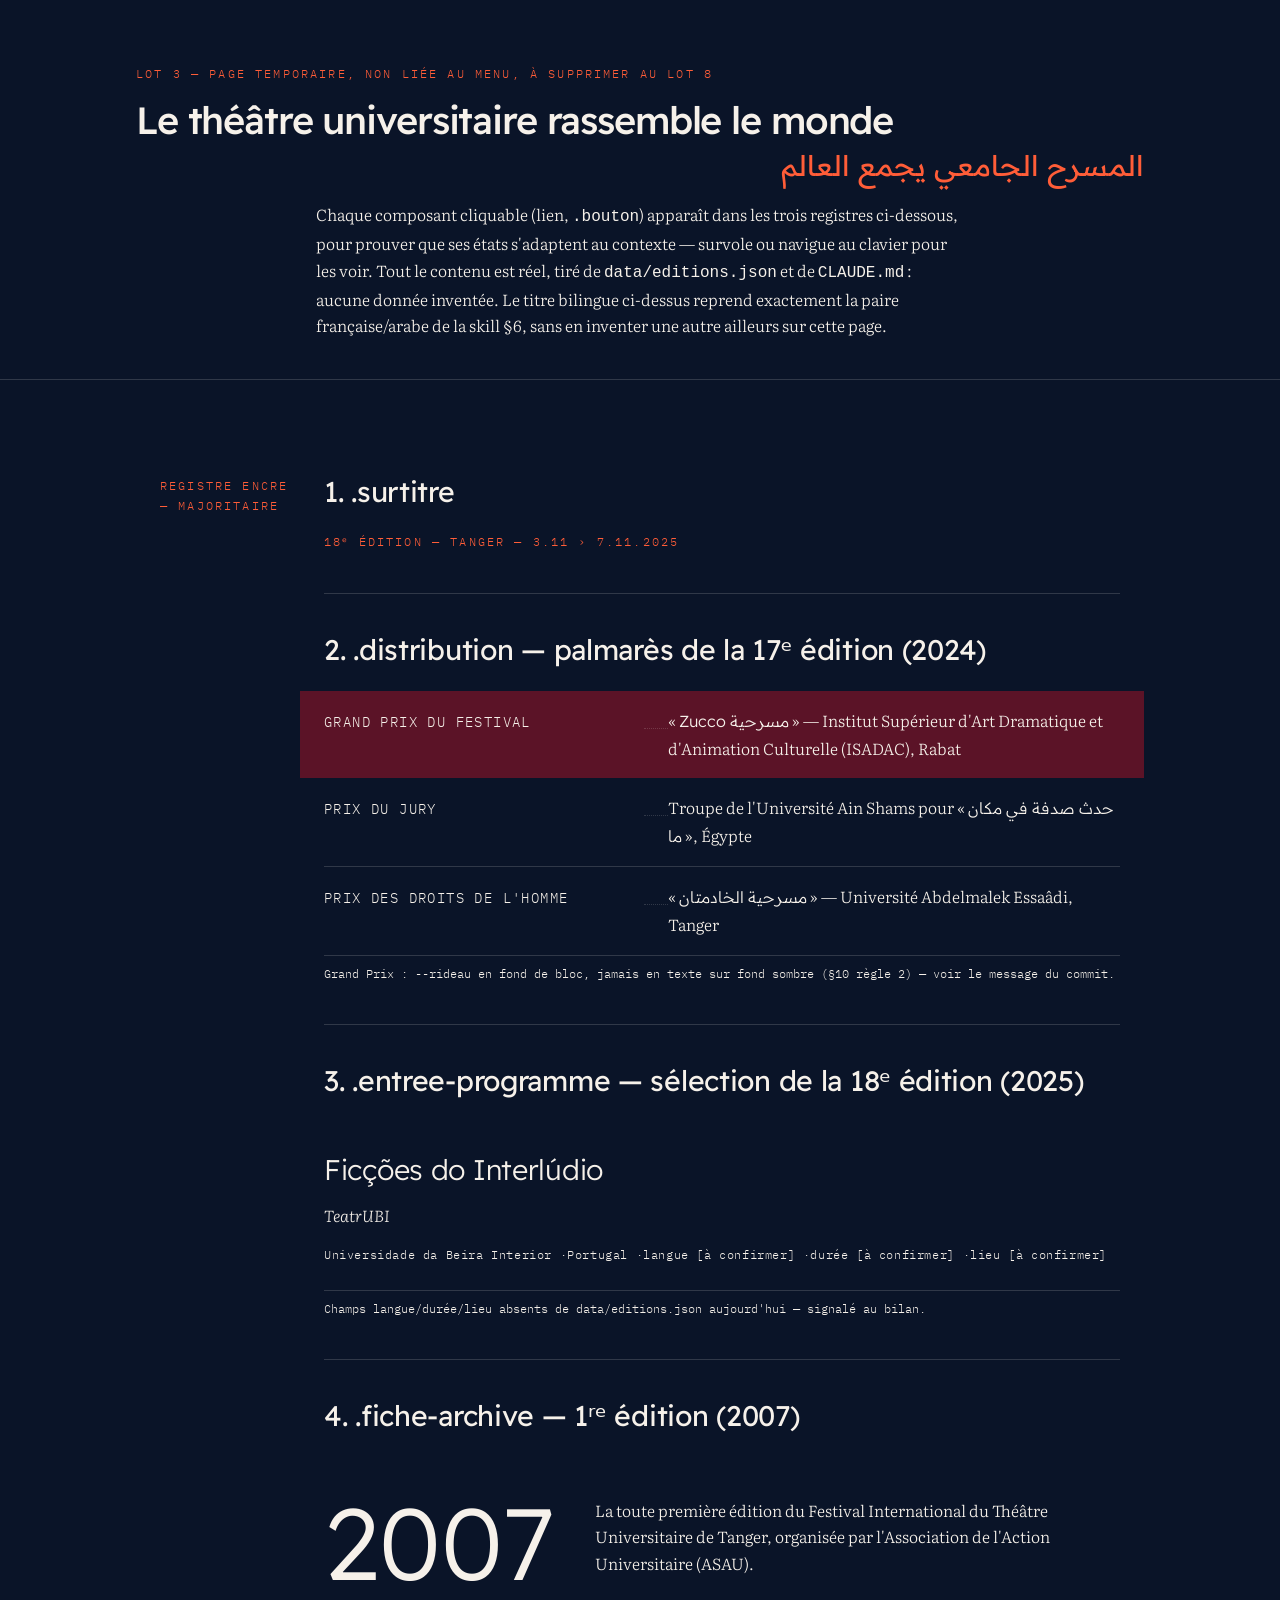
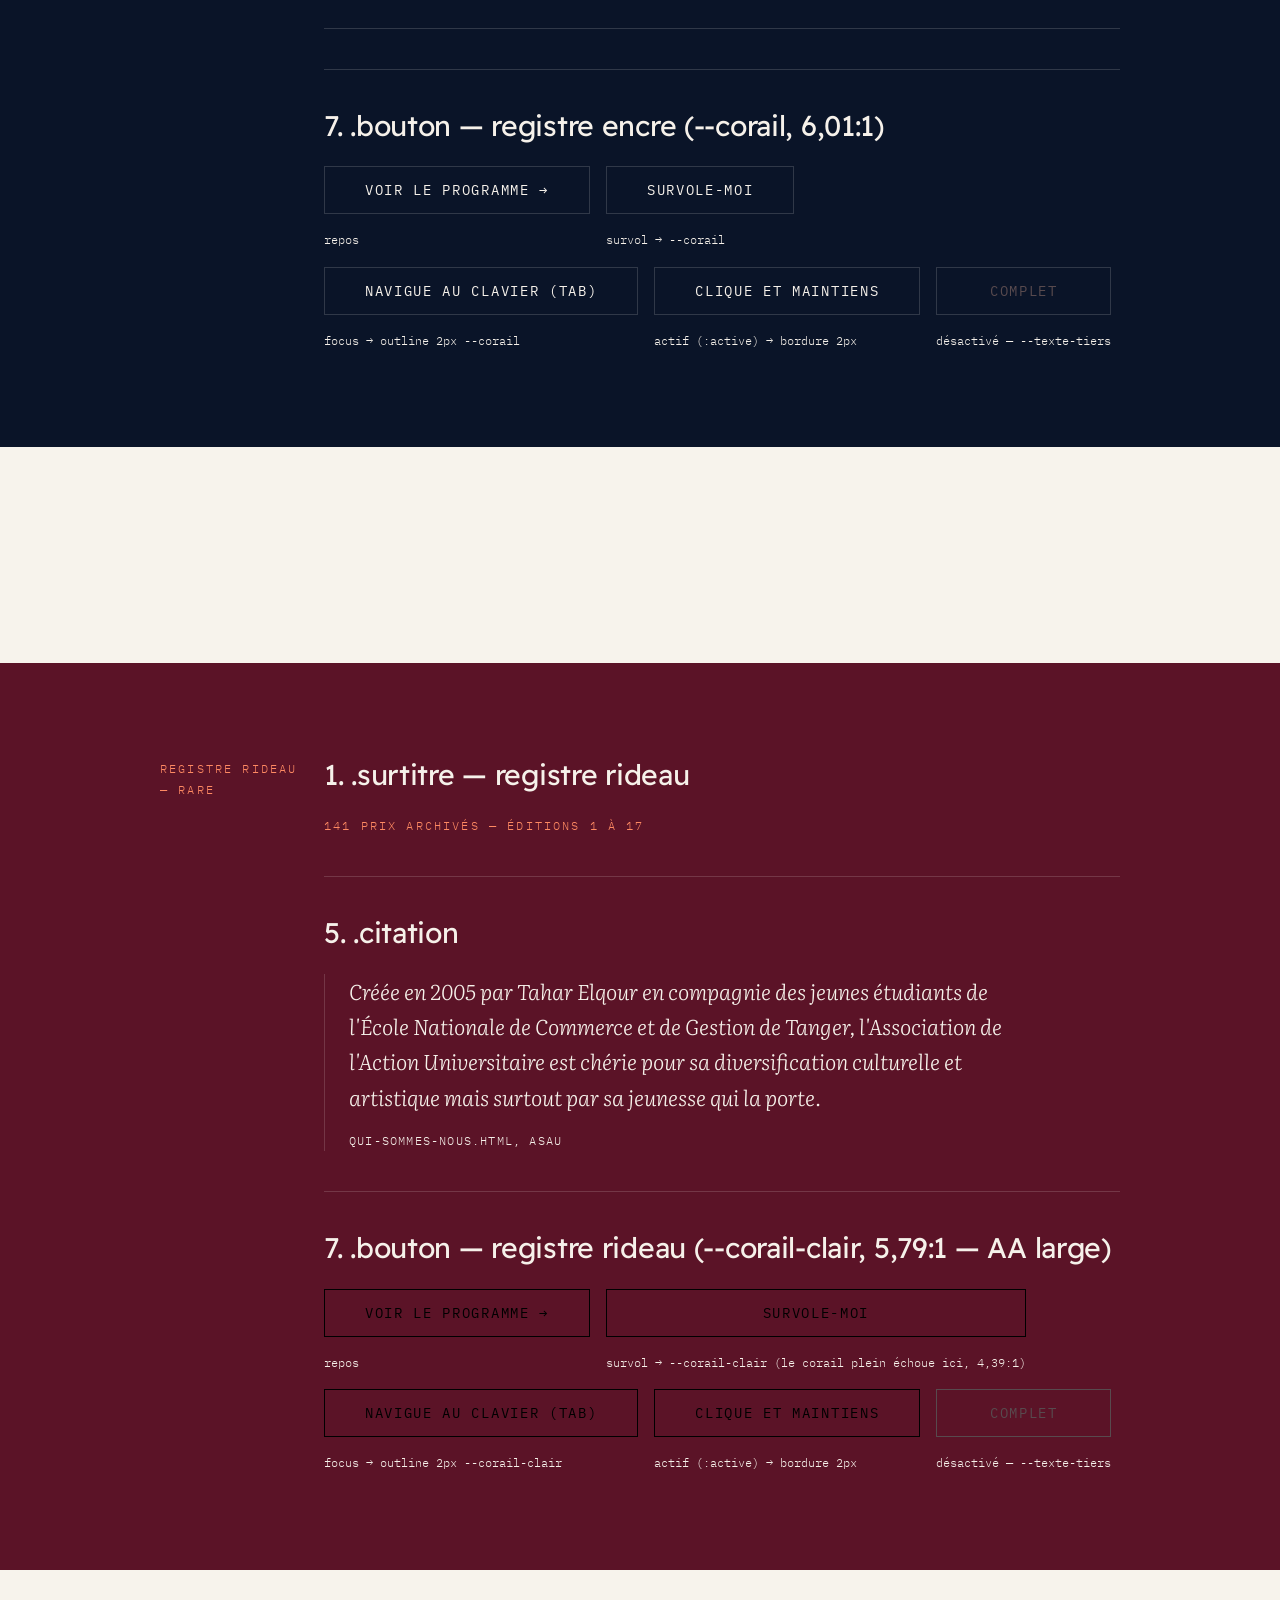
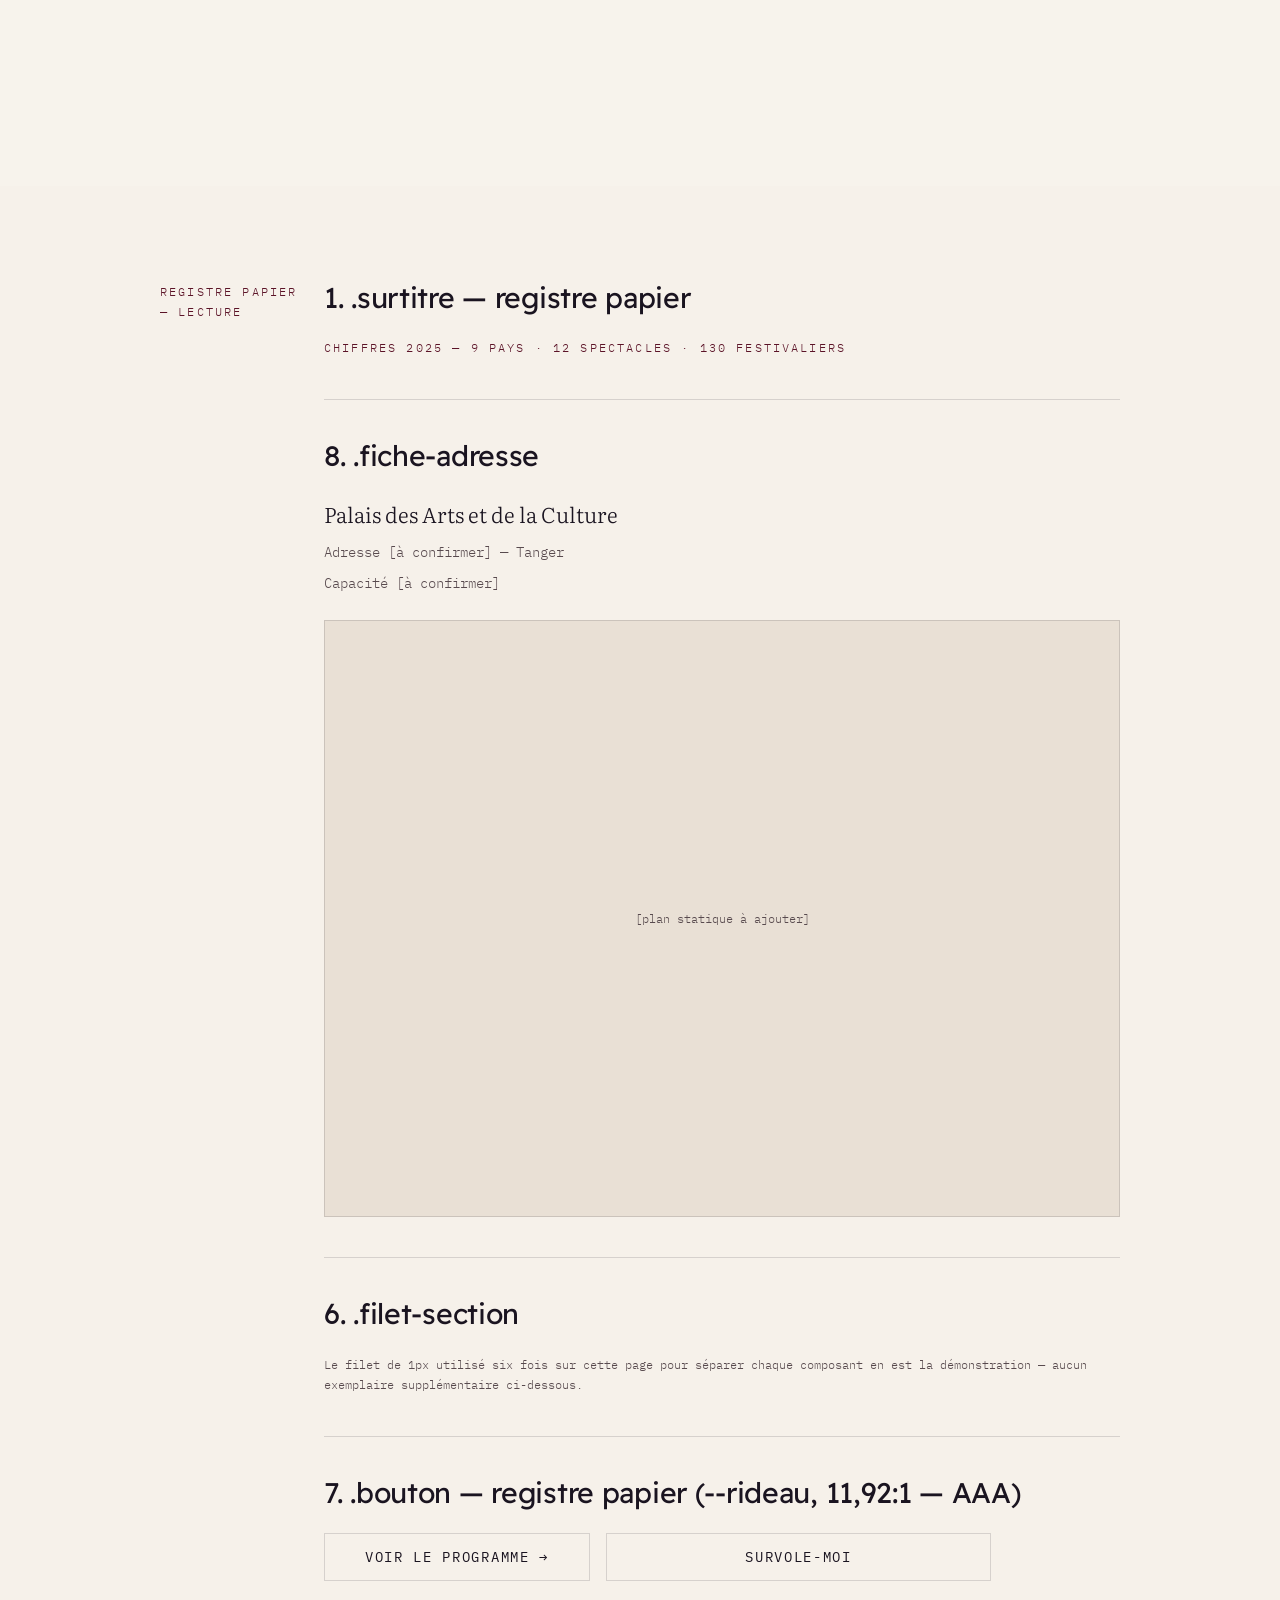
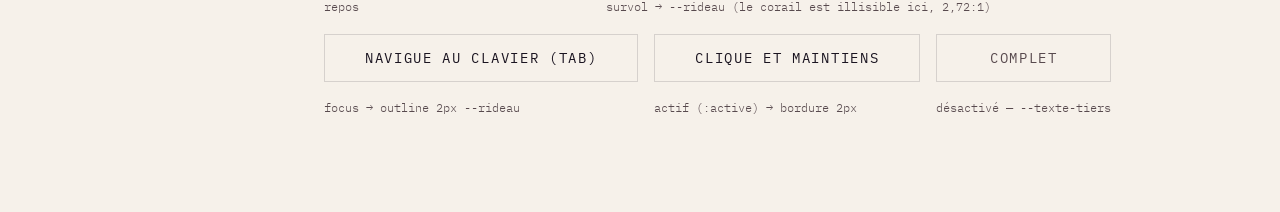
==== commit 145a6ae9: "LOT 3 (repris) — composants.html à trois sections Reconstruit la page de démonstration sur le systèm" ====
--- a/composants.html
+++ b/composants.html
@@ -10,7 +10,7 @@
        (dette technique). Bascule vers du .woff2 auto-hébergé au LOT 8. -->
   <link rel="preconnect" href="https://fonts.googleapis.com">
   <link rel="preconnect" href="https://fonts.gstatic.com" crossorigin>
-  <link href="https://fonts.googleapis.com/css2?family=Archivo:ital,wght@0,100..900;1,100..900&family=Newsreader:ital,opsz,wght@0,6..72,200..800;1,6..72,200..800&family=IBM+Plex+Mono:wght@400;500;600&family=IBM+Plex+Sans+Arabic:wght@400;500;600;700&display=swap" rel="stylesheet">
+  <link href="https://fonts.googleapis.com/css2?family=Readex+Pro:wght@200..700&family=Literata:ital,opsz,wght@0,7..72,200..900;1,7..72,200..900&family=IBM+Plex+Mono:wght@400;500;600&display=swap" rel="stylesheet">
   <link rel="stylesheet" href="style.css">
 
   <style>
@@ -19,17 +19,12 @@
     body { font-family: var(--police-revue); }
     .demo-entete {
       padding: var(--esp-5) var(--esp-2) var(--esp-4);
-      border-bottom: 1px solid var(--filet-clair);
+      border-bottom: 1px solid var(--filet-sombre);
     }
-    .demo-entete h1 {
-      font-family: var(--police-affiche);
-      font-size: var(--pas-xl);
-      letter-spacing: -0.02em;
-      max-width: var(--largeur-archive);
-      margin: var(--esp-2) auto 0;
-      padding: 0 var(--esp-2);
-    }
-    .demo-entete p {
+    .demo-entete .titre-bilingue { max-width: var(--largeur-archive); margin: var(--esp-2) auto 0; padding: 0 var(--esp-2); }
+    .demo-entete .titre-bilingue [lang="fr"] { font-size: var(--pas-xl); }
+    .demo-entete .titre-bilingue [lang="ar"] { font-size: var(--pas-l); }
+    .demo-entete p.demo-chapeau {
       max-width: var(--largeur-revue);
       margin: var(--esp-2) auto 0;
       padding: 0 var(--esp-2);
@@ -50,41 +45,48 @@
       margin-top: var(--esp-1);
       font-family: var(--police-donnees);
       font-size: var(--pas-xs);
-      color: var(--encre-tiers-aa); /* pas d'opacity : 0,6 tombait à 4,40:1 sur --chaux, sous AA */
     }
-    .registre-salle .demo-etat-label { color: var(--chaux); opacity: 0.7; } /* 8,19:1 sur --noir-salle */
+    .registre-papier .demo-etat-label { color: var(--texte-tiers); } /* 7,46:1, AAA — token existant */
+    /* Pas d'équivalent "tiers" pour encre/rideau (voir bilan) et jamais
+       d'opacity sur du texte (§10, §31) : demo-etat-label y hérite de la
+       couleur pleine du registre, la hiérarchie vient de --pas-xs seul. */
     .demo-piece { display: flex; flex-direction: column; gap: var(--esp-1); }
     /* .skip-link vient de l'ancien système (--charcoal/--cream) : réaligné
        ici sur les tokens de cette page, pas dans style.css. */
-    .skip-link:focus { background: var(--noir-salle); color: var(--chaux); }
+    .skip-link:focus { background: var(--encre-nuit); color: var(--papier); }
   </style>
 </head>
 <body>
 
   <a class="skip-link" href="#contenu">Aller au contenu</a>
 
-  <!-- ============ EN-TÊTE DE LA DÉMONSTRATION (registre scène) ============ -->
-  <header class="demo-entete registre-scene">
+  <!-- ============ EN-TÊTE DE LA DÉMONSTRATION (registre encre) ============ -->
+  <header class="demo-entete registre-encre">
     <p class="surtitre">LOT 3 — page temporaire, non liée au menu, à supprimer au LOT 8</p>
-    <h1>Les 8 composants de fitut&#8209;design §15</h1>
-    <p>Chaque composant est montré dans son registre imposé (salle ou scène), avec ses états
-      d'interaction réels — survole ou navigue au clavier pour voir le survol et le focus. Tout
-      le contenu ci-dessous est réel, tiré de <code>data/editions.json</code> et de
-      <code>CLAUDE.md</code> : aucune donnée inventée.</p>
+    <h1 class="titre-bilingue">
+      <span lang="fr">Le théâtre universitaire rassemble le monde</span>
+      <span lang="ar" dir="rtl">المسرح الجامعي يجمع العالم</span>
+    </h1>
+    <p class="demo-chapeau">Chaque composant cliquable (lien, <code>.bouton</code>) apparaît dans les
+      trois registres ci-dessous, pour prouver que ses états s'adaptent au contexte — survole ou
+      navigue au clavier pour les voir. Tout le contenu est réel, tiré de
+      <code>data/editions.json</code> et de <code>CLAUDE.md</code> : aucune donnée inventée. Le
+      titre bilingue ci-dessus reprend exactement la paire française/arabe de la skill §6, sans
+      en inventer une autre ailleurs sur cette page.</p>
   </header>
 
   <main id="contenu">
 
-  <!-- ============ REGISTRE SALLE — distribution, entree-programme, fiche-archive, filet, bouton, surtitre ============ -->
-  <section class="section-demo registre-salle">
+  <!-- ============ REGISTRE ENCRE — majoritaire ============ -->
+  <section class="section-demo registre-encre">
     <div class="grille-regie">
       <div class="marge-regie">
-        <p class="surtitre">Registre salle — 5 composants</p>
+        <p class="surtitre">Registre encre — majoritaire</p>
       </div>
       <div class="contenu-regie">
 
         <div class="demo-bloc">
-          <h2 class="demo-titre-composant">1. .surtitre — registre salle</h2>
+          <h2 class="demo-titre-composant">1. .surtitre</h2>
           <p class="surtitre">18ᵉ édition — Tanger — 3.11 › 7.11.2025</p>
         </div>
 
@@ -109,6 +111,8 @@
                 Essaâdi, Tanger</dd>
             </div>
           </dl>
+          <p class="demo-etat-label">Grand Prix : --rideau en fond de bloc, jamais en texte sur fond
+            sombre (§10 règle 2) — voir le message du commit.</p>
         </div>
 
         <hr class="filet-section">
@@ -145,7 +149,7 @@
         <hr class="filet-section">
 
         <div class="demo-bloc">
-          <h2 class="demo-titre-composant">7. .bouton — registre salle (pas de bleu, éclaircissement vers --chaux)</h2>
+          <h2 class="demo-titre-composant">7. .bouton — registre encre (--corail, 6,01:1)</h2>
           <div class="demo-boutons">
             <div class="demo-piece">
               <button type="button" class="bouton">Voir le programme →</button>
@@ -153,19 +157,19 @@
             </div>
             <div class="demo-piece">
               <button type="button" class="bouton">Survole-moi</button>
-              <span class="demo-etat-label">survol → filet et texte passent à --chaux plein</span>
+              <span class="demo-etat-label">survol → --corail</span>
             </div>
             <div class="demo-piece">
               <button type="button" class="bouton">Navigue au clavier (Tab)</button>
-              <span class="demo-etat-label">focus → outline 2px --chaux</span>
-            </div>
-            <div class="demo-piece">
-              <button type="button" class="bouton est-actif">Déposer une candidature</button>
-              <span class="demo-etat-label">actif — opacité 0,7</span>
-            </div>
-            <div class="demo-piece">
-              <button type="button" class="bouton" disabled>Complet</button>
-              <span class="demo-etat-label">désactivé — opacité 0,4</span>
+              <span class="demo-etat-label">focus → outline 2px --corail</span>
+            </div>
+            <div class="demo-piece">
+              <button type="button" class="bouton">Clique et maintiens</button>
+              <span class="demo-etat-label">actif (:active) → bordure 2px</span>
+            </div>
+            <div class="demo-piece">
+              <button type="button" class="bouton" aria-disabled="true">Complet</button>
+              <span class="demo-etat-label">désactivé — --texte-tiers</span>
             </div>
           </div>
         </div>
@@ -174,17 +178,17 @@
     </div>
   </section>
 
-  <!-- ============ REGISTRE SCÈNE — surtitre, citation, fiche-adresse, filet, bouton ============ -->
-  <section class="section-demo registre-scene">
+  <!-- ============ REGISTRE RIDEAU — rare, interruption ============ -->
+  <section class="section-demo registre-rideau">
     <div class="grille-regie">
       <div class="marge-regie">
-        <p class="surtitre">Registre scène — 4 composants</p>
+        <p class="surtitre">Registre rideau — rare</p>
       </div>
       <div class="contenu-regie">
 
         <div class="demo-bloc">
-          <h2 class="demo-titre-composant">1. .surtitre — registre scène</h2>
-          <p class="surtitre">Chiffres 2025 — 9 pays · 12 spectacles · 130 festivaliers</p>
+          <h2 class="demo-titre-composant">1. .surtitre — registre rideau</h2>
+          <p class="surtitre">141 prix archivés — éditions 1 à 17</p>
         </div>
 
         <hr class="filet-section">
@@ -203,6 +207,51 @@
         <hr class="filet-section">
 
         <div class="demo-bloc">
+          <h2 class="demo-titre-composant">7. .bouton — registre rideau (--corail-clair, 5,79:1 — AA large)</h2>
+          <div class="demo-boutons">
+            <div class="demo-piece">
+              <button type="button" class="bouton">Voir le programme →</button>
+              <span class="demo-etat-label">repos</span>
+            </div>
+            <div class="demo-piece">
+              <button type="button" class="bouton">Survole-moi</button>
+              <span class="demo-etat-label">survol → --corail-clair (le corail plein échoue ici, 4,39:1)</span>
+            </div>
+            <div class="demo-piece">
+              <button type="button" class="bouton">Navigue au clavier (Tab)</button>
+              <span class="demo-etat-label">focus → outline 2px --corail-clair</span>
+            </div>
+            <div class="demo-piece">
+              <button type="button" class="bouton">Clique et maintiens</button>
+              <span class="demo-etat-label">actif (:active) → bordure 2px</span>
+            </div>
+            <div class="demo-piece">
+              <button type="button" class="bouton" aria-disabled="true">Complet</button>
+              <span class="demo-etat-label">désactivé — --texte-tiers</span>
+            </div>
+          </div>
+        </div>
+
+      </div>
+    </div>
+  </section>
+
+  <!-- ============ REGISTRE PAPIER — lecture ============ -->
+  <section class="section-demo registre-papier">
+    <div class="grille-regie">
+      <div class="marge-regie">
+        <p class="surtitre">Registre papier — lecture</p>
+      </div>
+      <div class="contenu-regie">
+
+        <div class="demo-bloc">
+          <h2 class="demo-titre-composant">1. .surtitre — registre papier</h2>
+          <p class="surtitre">Chiffres 2025 — 9 pays · 12 spectacles · 130 festivaliers</p>
+        </div>
+
+        <hr class="filet-section">
+
+        <div class="demo-bloc">
           <h2 class="demo-titre-composant">8. .fiche-adresse</h2>
           <dl class="fiche-adresse">
             <dt>Palais des Arts et de la Culture</dt>
@@ -217,34 +266,6 @@
         <hr class="filet-section">
 
         <div class="demo-bloc">
-          <h2 class="demo-titre-composant">7. .bouton — registre scène (--bleu-detroit, 8,49:1 AAA)</h2>
-          <div class="demo-boutons">
-            <div class="demo-piece">
-              <button type="button" class="bouton">Voir le programme →</button>
-              <span class="demo-etat-label">repos</span>
-            </div>
-            <div class="demo-piece">
-              <button type="button" class="bouton">Survole-moi</button>
-              <span class="demo-etat-label">survol → filet et texte passent à --bleu-detroit</span>
-            </div>
-            <div class="demo-piece">
-              <button type="button" class="bouton">Navigue au clavier (Tab)</button>
-              <span class="demo-etat-label">focus → outline 2px --bleu-detroit</span>
-            </div>
-            <div class="demo-piece">
-              <button type="button" class="bouton est-actif">Déposer une candidature</button>
-              <span class="demo-etat-label">actif — opacité 0,7</span>
-            </div>
-            <div class="demo-piece">
-              <button type="button" class="bouton" disabled>Complet</button>
-              <span class="demo-etat-label">désactivé — opacité 0,4</span>
-            </div>
-          </div>
-        </div>
-
-        <hr class="filet-section">
-
-        <div class="demo-bloc">
           <h2 class="demo-titre-composant">6. .filet-section</h2>
           <p class="demo-etat-label">
             Le filet de 1px utilisé six fois sur cette page pour séparer chaque composant en
@@ -252,6 +273,34 @@
           </p>
         </div>
 
+        <hr class="filet-section">
+
+        <div class="demo-bloc">
+          <h2 class="demo-titre-composant">7. .bouton — registre papier (--rideau, 11,92:1 — AAA)</h2>
+          <div class="demo-boutons">
+            <div class="demo-piece">
+              <button type="button" class="bouton">Voir le programme →</button>
+              <span class="demo-etat-label">repos</span>
+            </div>
+            <div class="demo-piece">
+              <button type="button" class="bouton">Survole-moi</button>
+              <span class="demo-etat-label">survol → --rideau (le corail est illisible ici, 2,72:1)</span>
+            </div>
+            <div class="demo-piece">
+              <button type="button" class="bouton">Navigue au clavier (Tab)</button>
+              <span class="demo-etat-label">focus → outline 2px --rideau</span>
+            </div>
+            <div class="demo-piece">
+              <button type="button" class="bouton">Clique et maintiens</button>
+              <span class="demo-etat-label">actif (:active) → bordure 2px</span>
+            </div>
+            <div class="demo-piece">
+              <button type="button" class="bouton" aria-disabled="true">Complet</button>
+              <span class="demo-etat-label">désactivé — --texte-tiers</span>
+            </div>
+          </div>
+        </div>
+
       </div>
     </div>
   </section>
--- a/style.css
+++ b/style.css
@@ -9,9 +9,11 @@
      encore utilisé par les 6 pages actuelles. Conservé tel quel pour que
      le site reste affichable pendant la refonte. À retirer une fois
      toutes les pages migrées.
-   - Nouveau système « la salle et la scène » : posé ici en fondation
-     (LOT 1). Aucune page ne le consomme encore — il prend le relais
-     page par page dans les lots suivants.
+   - Nouveau système à trois registres (encre / rideau / papier), palette
+     dérivée du logo officiel : posé ici en fondation. Remplace
+     intégralement la version « la salle et la scène » du LOT 1 suite à
+     la révision de la skill — aucun code n'utilisait encore ces tokens
+     hors composants.html (LOT 3), reconstruit au même mouvement.
    ========================================= */
 
 :root {
@@ -26,41 +28,39 @@
   --transition: 0.35s cubic-bezier(0.4, 0, 0.2, 1);
 
   /* ==========================================================
-     NOUVEAU SYSTÈME — « la salle et la scène »
+     NOUVEAU SYSTÈME — trois registres, palette du logo officiel
      fitut-design SKILL.md : axes verrouillés, ne pas modifier
      sans revalider la skill (§0 — axes verrouillés / axes libres).
      ========================================================== */
 
-  /* ---------- Couleurs (§10) ---------- */
-  /* La salle — fond noir, on regarde */
-  --noir-salle:     #0B0E12;
-  --noir-coulisse:  #151A20;
-
-  /* La scène — fond chaux, on lit */
-  --chaux:          #EDEBE4;
-  --chaux-profond:  #DFDCD2;
-
-  /* L'encre — texte sur fond clair */
-  --encre:          #14181D;
-  --encre-tiers:    #5D666F;   /* AA 4,90:1 sur --chaux — réservé aux surtitres/crédits */
-  --encre-tiers-aa: #434B52;   /* AAA 7,44:1 sur --chaux — texte secondaire courant */
-
-  /* Les signaux — la couleur interactive dépend du registre (fitut-design §10) :
-     bleu = scène (on lit), éclaircissement vers --chaux = salle (on regarde).
-     --bleu-detroit ne s'applique JAMAIS sur --noir-salle/--noir-coulisse (1,91:1). */
-  --bleu-detroit:   #16407F;   /* accent interactif — registre scène uniquement */
-  --rouge-officiel: #C1272D;   /* rare : Haut Patronage, Grand Prix — registre scène */
-  --rouge-salle:    #E8695E;   /* rare : équivalent rouge — registre salle uniquement */
+  /* ---------- Couleurs (§10) — dérivées du logo officiel ---------- */
+  /* Primaire : l'encre — base majoritaire, on regarde */
+  --encre-nuit:     #0A1428;
+  --encre-coulisse: #101C33;  /* surfaces secondaires sur fond sombre */
+
+  /* Secondaire : les surfaces */
+  --rideau:         #5B1327;  /* bordeaux du logo — interruptions, Grand Prix (§26) */
+  --rideau-profond: #3E0C1B;  /* variante pour aplats denses */
+  --papier:         #F6F1EA;  /* blanc chaud — registre de lecture, on lit */
+  --papier-ombre:   #E9E0D5;  /* aplats secondaires sur papier */
+
+  /* Accent : le corail — sur fond sombre UNIQUEMENT (2,72:1 sur --papier, échec) */
+  --corail:         #FF5D38;  /* registre encre : 6,01:1 */
+  --corail-clair:   #FF8A63;  /* registre rideau : 5,79:1, AA large */
+
+  /* Texte sur papier */
+  --texte:          #1A1420;  /* 16,04:1 sur --papier */
+  --texte-tiers:    #584A4E;  /* 7,46:1 sur --papier — surtitres, crédits, métadonnées */
 
   /* Filets — séparateur autorisé, jamais d'ombre */
-  --filet-clair:    rgba(20, 24, 29, 0.14);    /* sur fond --chaux */
-  --filet-sombre:   rgba(237, 235, 228, 0.16); /* sur fond --noir-salle */
+  --filet-sombre:   rgba(246, 241, 234, 0.16); /* sur fond --encre-nuit/--rideau */
+  --filet-clair:    rgba(26, 20, 32, 0.14);    /* sur fond --papier */
 
   /* ---------- Typographie — familles (§9) ---------- */
-  --police-affiche: 'Archivo', system-ui, sans-serif;
-  --police-revue:   'Newsreader', Georgia, serif;
+  --police-affiche: 'Readex Pro', system-ui, sans-serif;
+  --police-revue:   'Literata', Georgia, serif;
   --police-donnees: 'IBM Plex Mono', ui-monospace, monospace;
-  --police-arabe:   'IBM Plex Sans Arabic', 'Noto Naskh Arabic', serif;
+  --police-arabe:   'Readex Pro', 'Noto Naskh Arabic', sans-serif;
 
   /* ---------- Typographie — échelle, ratio 1,333 (quarte juste) (§9) ---------- */
   --pas-xs:   0.750rem;   /* surtitres, crédits */
@@ -87,7 +87,7 @@
   --esp-5: 64px;
   --esp-6: 96px;
   --esp-7: 144px;   /* entre sections */
-  --esp-8: 216px;   /* bascule salle ↔ scène */
+  --esp-8: 216px;   /* bascule encre ↔ rideau ↔ papier */
 
   /* ---------- Mouvement — durées et courbes (§34) ---------- */
   --duree-ui:      200ms;   /* survol, focus, ouverture de menu */
@@ -1816,18 +1816,23 @@
 }
 
 /* ==========================================================
-   LOT 3 — LES 8 COMPOSANTS (fitut-design §15)
-   Système nouveau exclusivement : aucune valeur en dur, aucun token
-   de l'ancien système. Consommé par composants.html (page de
-   démonstration temporaire, non liée au menu, à supprimer en fin de
-   projet — voir LOT 8). Aucune des 6 pages existantes n'utilise ce
-   bloc pour l'instant.
+   LOT 3 (repris) — LES 8 COMPOSANTS, système à trois registres
+   (fitut-design §6, §10, §15). Système nouveau exclusivement : aucune
+   valeur en dur, aucun token de l'ancien système. Consommé par
+   composants.html (page de démonstration temporaire, non liée au menu,
+   à supprimer en fin de projet — voir LOT 8). Aucune des 6 pages
+   existantes n'utilise ce bloc pour l'instant — LOT 4.
+
+   Règle §35 bis : un composant ne définit jamais sa propre couleur
+   d'état, il hérite de son registre. Le bloc "États d'interaction"
+   ci-dessous couvre les 3 registres une seule fois ; les composants
+   ne font que poser leur structure.
    ========================================================== */
 
-/* ---- Registres — bascule salle / scène (§6) ---- */
-.registre-scene { background: var(--chaux); color: var(--encre); }
-.registre-salle { background: var(--noir-salle); color: var(--chaux); }
-.registre-salle--coulisse { background: var(--noir-coulisse); }
+/* ---- Registres — bascule encre / rideau / papier (§6) ---- */
+.registre-encre  { background: var(--encre-nuit); color: var(--papier); }
+.registre-rideau { background: var(--rideau); color: var(--papier); }
+.registre-papier { background: var(--papier); color: var(--texte); }
 
 /* ---- Grille de régie (§11) — colonne 1 réservée aux surtitres/années/
    numéros, contenu en colonnes 2-12. Mobile : empilé, marge de régie
@@ -1862,18 +1867,82 @@
 .section-demo { padding: var(--esp-6) 0; }
 .section-demo + .section-demo { margin-top: var(--esp-8); }
 
-/* ---- 1. .surtitre (§6) — les deux registres ---- */
+/* ==========================================================
+   ÉTATS D'INTERACTION — les trois registres, une seule fois (§10, §15)
+   ========================================================== */
+
+/* Registre encre */
+.registre-encre a,
+.registre-encre .bouton {
+  color: var(--papier);
+  border-color: var(--filet-sombre);
+}
+.registre-encre a:hover,
+.registre-encre .bouton:hover  { color: var(--corail); border-color: var(--corail); }
+.registre-encre a:focus-visible,
+.registre-encre .bouton:focus-visible { outline: 2px solid var(--corail); outline-offset: 3px; }
+
+/* Registre rideau — le corail plein n'y passe qu'en AA large (4,39:1) :
+   corail-clair uniquement (5,79:1), y compris pour l'état repos hérité
+   de .registre-rideau ci-dessus. */
+.registre-rideau a:hover,
+.registre-rideau .bouton:hover { color: var(--corail-clair); border-color: var(--corail-clair); }
+.registre-rideau a:focus-visible,
+.registre-rideau .bouton:focus-visible { outline: 2px solid var(--corail-clair); outline-offset: 3px; }
+
+/* Registre papier — le corail y est ILLISIBLE (2,72:1), accent = --rideau */
+.registre-papier a,
+.registre-papier .bouton {
+  color: var(--texte);
+  border-color: var(--filet-clair);
+}
+.registre-papier a:hover,
+.registre-papier .bouton:hover { color: var(--rideau); border-color: var(--rideau); }
+.registre-papier a:focus-visible,
+.registre-papier .bouton:focus-visible { outline: 2px solid var(--rideau); outline-offset: 3px; }
+
+/* Communs aux trois registres */
+:is(a, .bouton):active { border-width: 2px; }
+:is(a, .bouton)[aria-disabled="true"] { color: var(--texte-tiers); cursor: not-allowed; }
+
+/* ---- 1. .surtitre (§6) — les deux registres, jamais d'opacity sur du
+   texte (§10, §31) : une couleur explicite par registre. ---- */
 .surtitre {
   display: block;
   font-family: var(--police-donnees);
   font-size: var(--pas-xs);
   letter-spacing: 0.18em;
   text-transform: uppercase;
-  color: var(--encre-tiers);
-}
-.registre-salle .surtitre { color: var(--chaux); }
-
-/* ---- 2. .distribution (§15, §26) — registre salle ---- */
+  color: var(--corail); /* défaut : registre encre, 6,01:1 (§31) */
+}
+.registre-rideau .surtitre { color: var(--corail-clair); } /* 5,79:1, AA large */
+.registre-papier .surtitre { color: var(--rideau); } /* 11,92:1 (§10 règle 1) */
+
+/* ---- L'élément signature — .titre-bilingue (§6) ---- */
+.titre-bilingue {
+  display: flex;
+  flex-direction: column;
+  gap: var(--esp-1);
+}
+.titre-bilingue [lang="fr"] {
+  display: block;
+  font-family: var(--police-affiche);
+  font-weight: 500;
+  letter-spacing: -0.03em;
+  line-height: 1.04;
+}
+.titre-bilingue [lang="ar"] {
+  display: block;
+  font-family: var(--police-arabe);
+  direction: rtl;
+  letter-spacing: 0;
+  line-height: 1.3;
+  color: var(--corail); /* même règle registre-aware que .surtitre (§9, §31) */
+}
+.registre-rideau .titre-bilingue [lang="ar"] { color: var(--corail-clair); }
+.registre-papier .titre-bilingue [lang="ar"] { color: var(--rideau); }
+
+/* ---- 2. .distribution (§15, §26) — registre encre ---- */
 .distribution { margin: 0; }
 .distribution-ligne {
   display: grid;
@@ -1882,7 +1951,6 @@
   padding: var(--esp-2) 0;
   border-bottom: 1px solid var(--filet-sombre);
 }
-.registre-scene .distribution-ligne { border-bottom-color: var(--filet-clair); }
 .distribution dt {
   font-family: var(--police-donnees);
   font-size: var(--pas-s);
@@ -1917,14 +1985,20 @@
     bottom: 0.4em;
     border-bottom: 1px dotted var(--filet-sombre);
   }
-  .registre-scene .distribution dt::after { border-bottom-color: var(--filet-clair); }
+}
+/* Grand Prix (§26) : --rideau est une surface, jamais un texte sur fond
+   sombre (§10 règle 2, 1,4:1 — invisible) — traité en fond de bloc,
+   texte --papier dessus (11,92:1, AAA), pas en couleur de texte directe. */
+.distribution-ligne--grand-prix {
+  background: var(--rideau);
+  padding: var(--esp-2) var(--esp-3);
+  margin: 0 calc(-1 * var(--esp-3));
+  border-bottom: none;
 }
 .distribution-ligne--grand-prix dt,
-.distribution-ligne--grand-prix dd { color: var(--rouge-salle); }
-.registre-scene .distribution-ligne--grand-prix dt,
-.registre-scene .distribution-ligne--grand-prix dd { color: var(--rouge-officiel); }
-
-/* ---- 3. .entree-programme (§15, §20) — registre salle ---- */
+.distribution-ligne--grand-prix dd { color: var(--papier); }
+
+/* ---- 3. .entree-programme (§15, §20) — registre encre ---- */
 .entree-programme {
   padding: var(--esp-3) 0;
   border-bottom: 1px solid var(--filet-sombre);
@@ -1939,7 +2013,6 @@
   font-family: var(--police-revue);
   font-style: italic;
   font-size: var(--pas-base);
-  opacity: 0.85;
   margin-top: var(--esp-1);
 }
 .entree-programme-meta {
@@ -1947,11 +2020,11 @@
   font-family: var(--police-donnees);
   font-size: var(--pas-xs);
   letter-spacing: 0.05em;
-  opacity: 0.7;
 }
 .entree-programme-meta span + span::before { content: ' \00b7 '; }
-
-/* ---- 4. .fiche-archive (§15, §24) — registre salle ---- */
+a.entree-programme-lien { display: block; }
+
+/* ---- 4. .fiche-archive (§15, §24) — registre encre ---- */
 .fiche-archive {
   display: grid;
   grid-template-columns: 1fr;
@@ -1966,7 +2039,6 @@
   font-family: var(--police-affiche);
   font-size: var(--pas-2xl);
   line-height: 0.9;
-  color: var(--chaux);
 }
 .fiche-archive-corps { font-family: var(--police-revue); font-size: var(--pas-base); }
 .fiche-archive-corps p { max-width: var(--largeur-revue); line-height: 1.65; }
@@ -1977,7 +2049,8 @@
   padding-left: var(--esp-3);
   border-left: 1px solid var(--filet-clair);
 }
-.registre-salle .citation { border-left-color: var(--filet-sombre); }
+.registre-encre .citation,
+.registre-rideau .citation { border-left-color: var(--filet-sombre); }
 .citation p {
   font-family: var(--police-revue);
   font-style: italic;
@@ -1992,8 +2065,8 @@
   font-size: var(--pas-xs);
   letter-spacing: 0.1em;
   text-transform: uppercase;
-  opacity: 0.7;
-}
+}
+.registre-papier .citation cite { color: var(--texte-tiers); } /* 7,46:1, AAA */
 
 /* ---- 6. .filet-section (§15) — les deux registres ---- */
 .filet-section {
@@ -2004,10 +2077,11 @@
   border: none;
   border-top: 1px solid var(--filet-clair);
 }
-.registre-salle .filet-section { border-top-color: var(--filet-sombre); }
-
-/* ---- 7. .bouton (§15) — la structure est commune, la couleur
-   dépend du registre (§10, corrigé au LOT 1). ---- */
+.registre-encre .filet-section,
+.registre-rideau .filet-section { border-top-color: var(--filet-sombre); }
+
+/* ---- 7. .bouton (§15) — structure commune, couleur héritée du
+   registre (bloc "États d'interaction" plus haut). ---- */
 .bouton {
   display: inline-flex;
   align-items: center;
@@ -2020,30 +2094,18 @@
   text-transform: uppercase;
   line-height: 1;
   background: transparent;
-  border: 1px solid var(--filet-clair);
-  color: inherit;
+  border: 1px solid; /* couleur posée par le bloc États d'interaction */
   cursor: pointer;
   transition: border-color var(--duree-ui) var(--courbe-sortie),
               color var(--duree-ui) var(--courbe-sortie);
 }
-.registre-salle .bouton { border-color: var(--filet-sombre); }
-
-.registre-scene .bouton:hover { border-color: var(--bleu-detroit); color: var(--bleu-detroit); }
-.registre-scene .bouton:focus-visible { outline: 2px solid var(--bleu-detroit); outline-offset: 3px; }
-
-.registre-salle .bouton:hover { border-color: var(--chaux); color: var(--chaux); }
-.registre-salle .bouton:focus-visible { outline: 2px solid var(--chaux); outline-offset: 3px; }
-
-.bouton.est-actif { opacity: 0.7; }
-.bouton:disabled,
-.bouton.est-desactive { opacity: 0.4; cursor: not-allowed; }
-
 @media (hover: none) {
-  .registre-scene .bouton:hover { border-color: var(--filet-clair); color: inherit; }
-  .registre-salle .bouton:hover { border-color: var(--filet-sombre); color: inherit; }
-}
-
-/* ---- 8. .fiche-adresse (§15, §29) — registre scène ---- */
+  .registre-encre .bouton:hover,
+  .registre-rideau .bouton:hover,
+  .registre-papier .bouton:hover { color: inherit; border-color: inherit; }
+}
+
+/* ---- 8. .fiche-adresse (§15, §29) — registre papier ---- */
 .fiche-adresse { max-width: var(--largeur-archive); }
 .fiche-adresse dt {
   font-family: var(--police-revue);
@@ -2055,7 +2117,7 @@
   margin: var(--esp-1) 0 0;
   font-family: var(--police-donnees);
   font-size: var(--pas-s);
-  color: var(--encre-tiers-aa);
+  color: var(--texte-tiers); /* 7,46:1 sur --papier, AAA */
 }
 .fiche-adresse-plan {
   margin-top: var(--esp-3);
@@ -2064,18 +2126,9 @@
   align-items: center;
   justify-content: center;
   border: 1px solid var(--filet-clair);
-  background: var(--chaux-profond);
+  background: var(--papier-ombre);
   font-family: var(--police-donnees);
   font-size: var(--pas-xs);
-  color: var(--encre-tiers-aa); /* --encre-tiers tombe à 4,26:1 sur --chaux-profond, sous AA */
-}
-
-/* ---- États d'interaction communs (hors .bouton) — mêmes règles,
-   voir §10/§15 pour la table complète par registre. ---- */
-.est-actif { opacity: 0.7; }
-.est-desactive { opacity: 0.4; cursor: not-allowed; }
-a.entree-programme-lien { display: block; color: inherit; }
-.registre-scene a.entree-programme-lien:hover .entree-programme-titre { color: var(--bleu-detroit); }
-.registre-salle a.entree-programme-lien:hover .entree-programme-titre { color: var(--chaux); }
-.registre-scene a.entree-programme-lien:focus-visible { outline: 2px solid var(--bleu-detroit); outline-offset: 3px; }
-.registre-salle a.entree-programme-lien:focus-visible { outline: 2px solid var(--chaux); outline-offset: 3px; }
+  color: var(--texte-tiers); /* 6,42:1 sur --papier-ombre, AA — vérifié, pas supposé */
+}
+
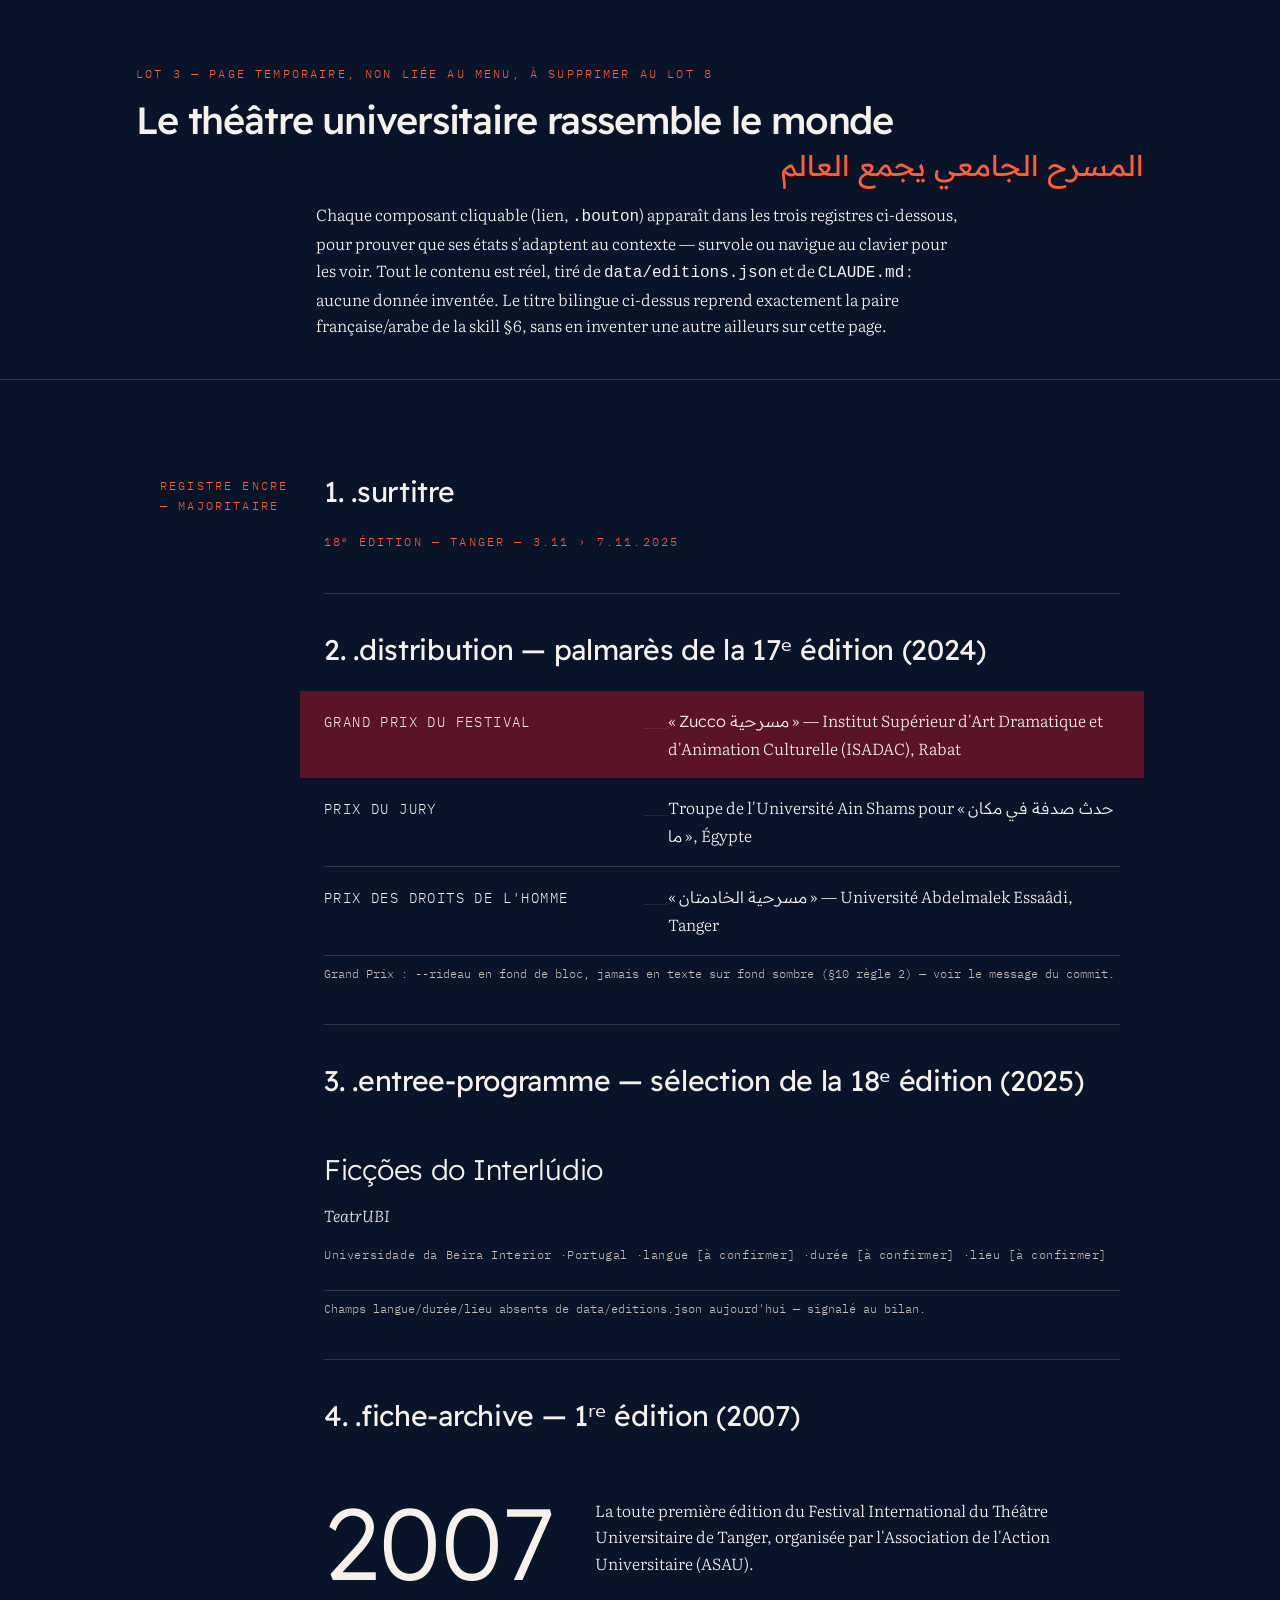
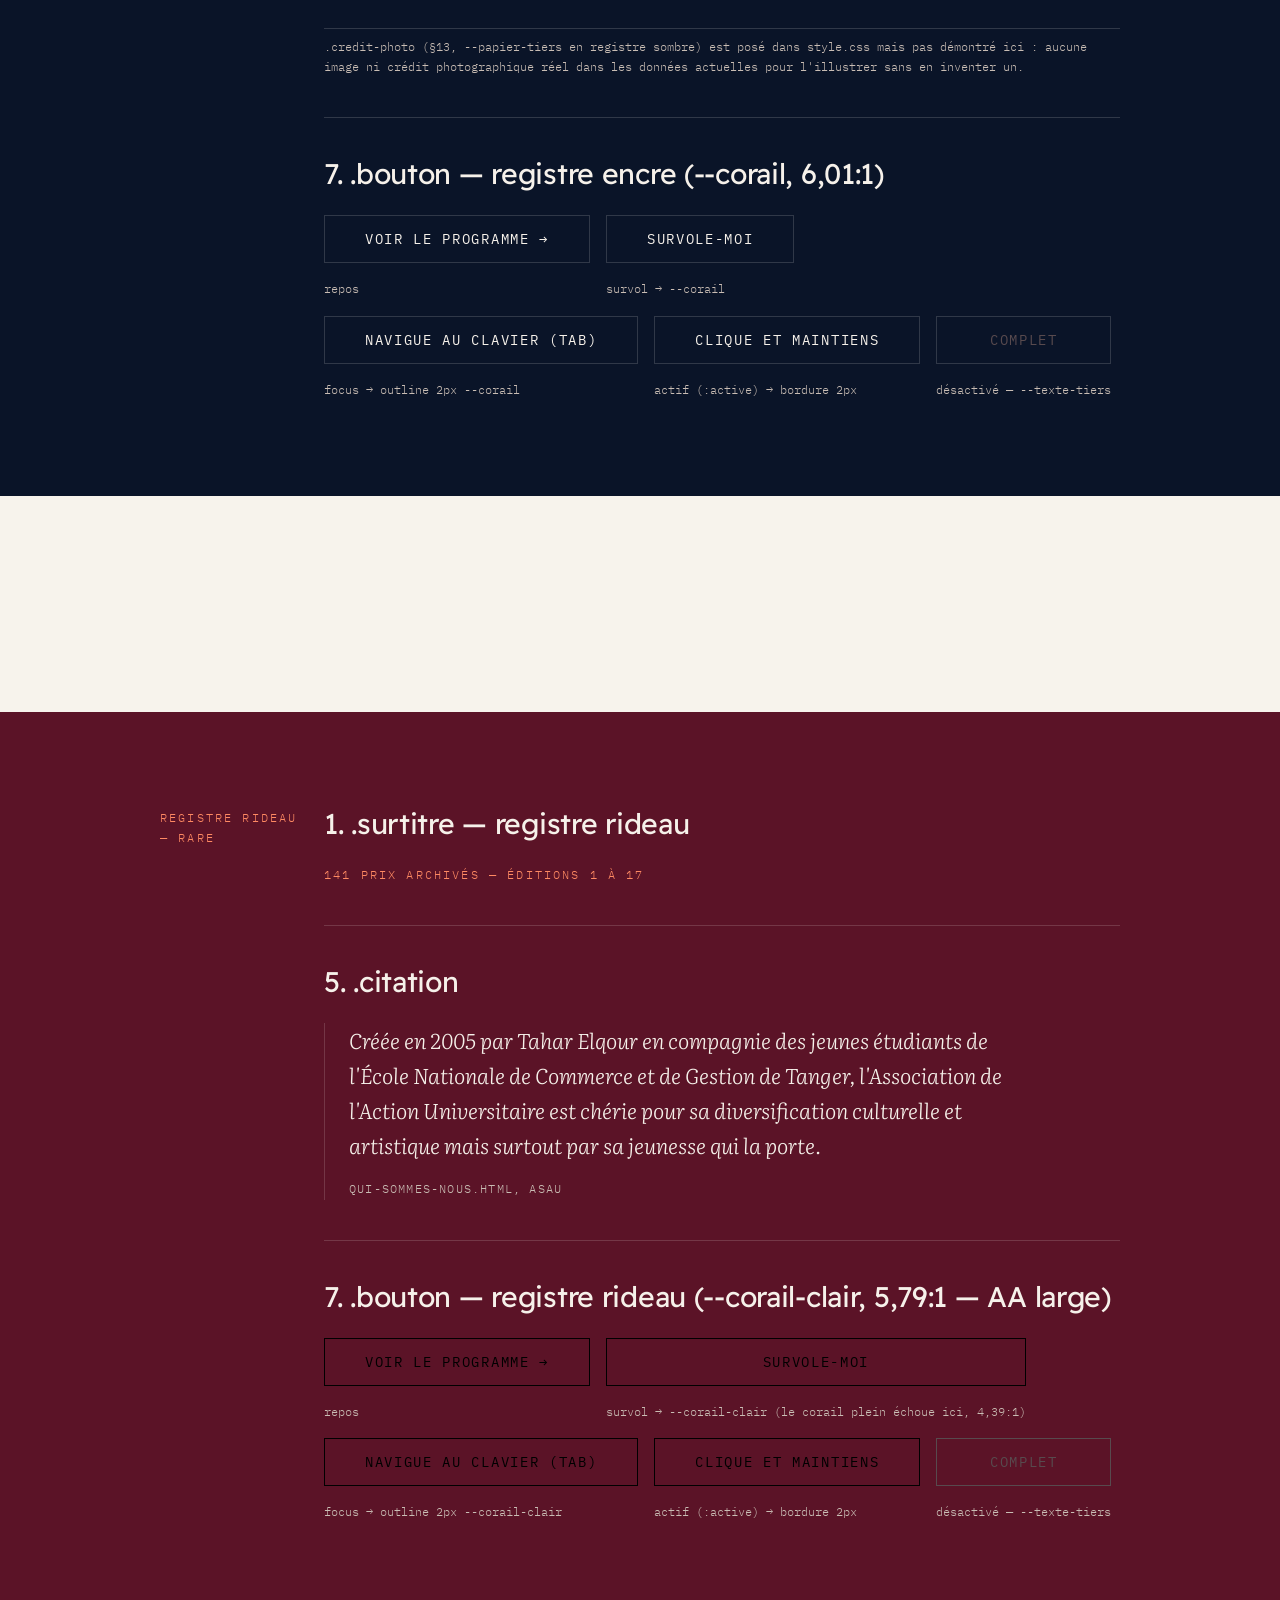
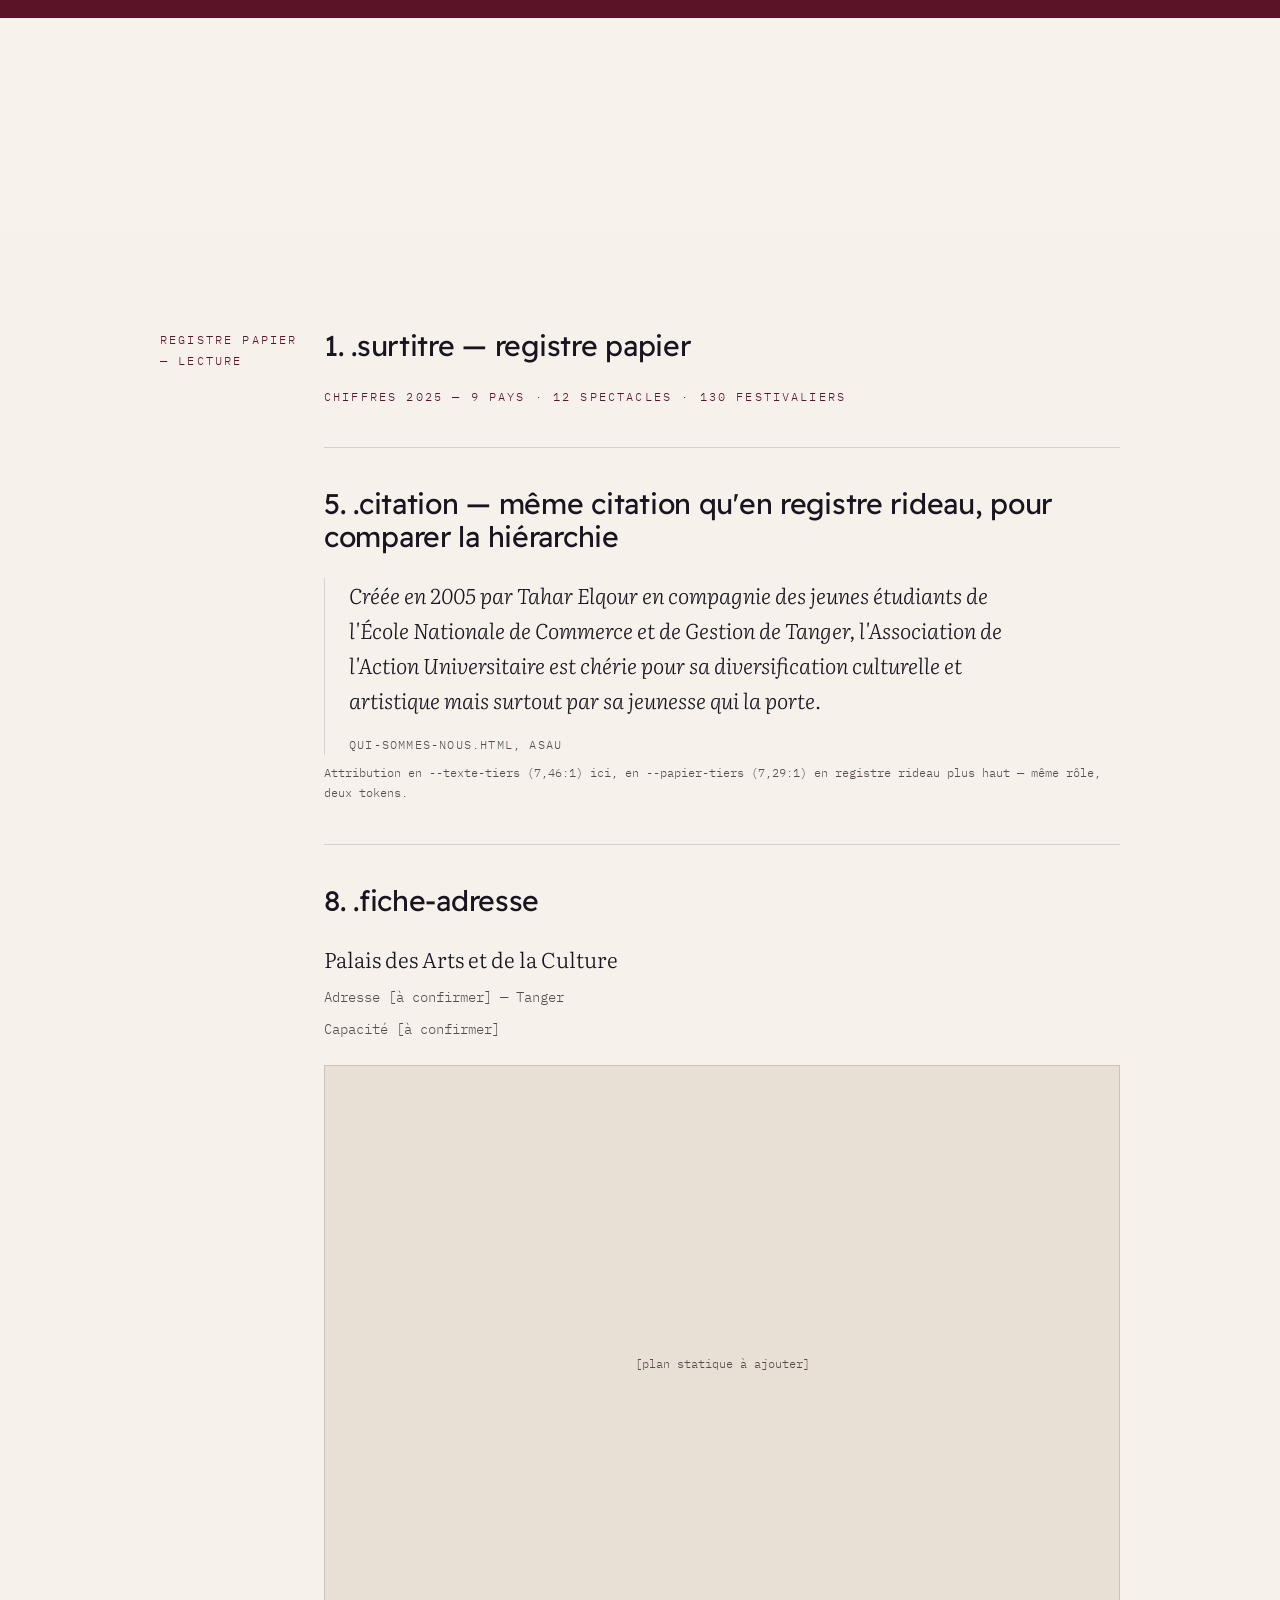
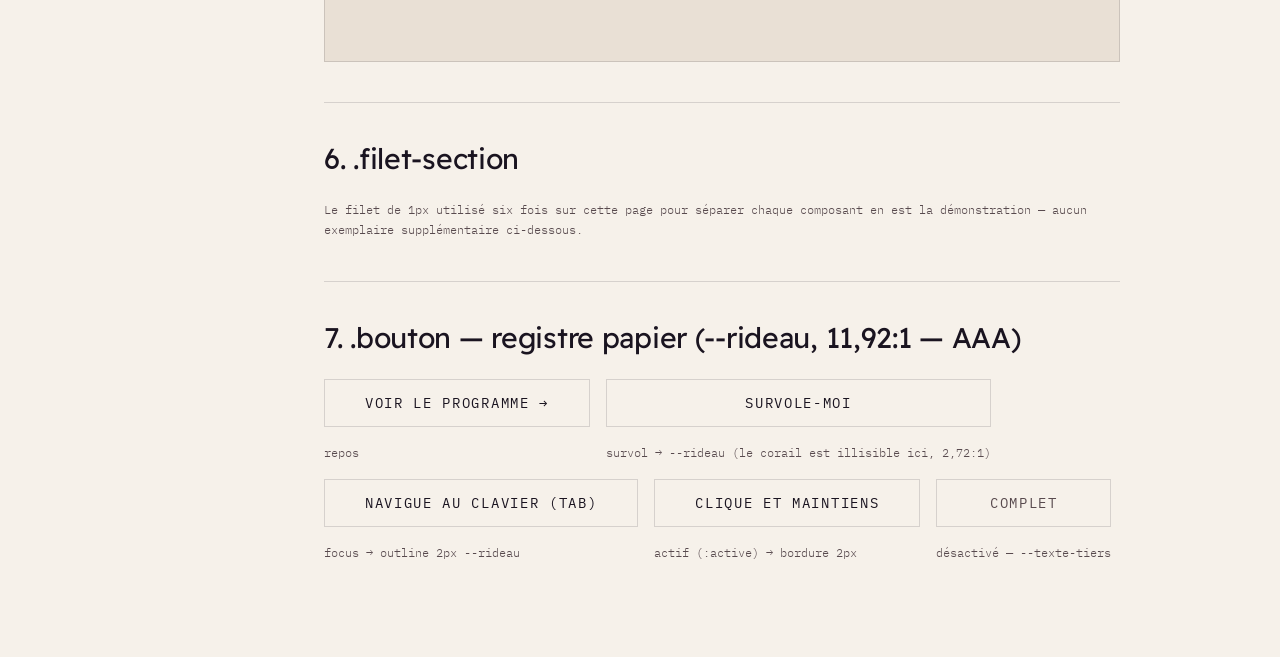
==== commit e67d7265: "Applique --papier-tiers : hiérarchie de texte secondaire par registre Comble le trou signalé au bila" ====
--- a/composants.html
+++ b/composants.html
@@ -46,10 +46,9 @@
       font-family: var(--police-donnees);
       font-size: var(--pas-xs);
     }
-    .registre-papier .demo-etat-label { color: var(--texte-tiers); } /* 7,46:1, AAA — token existant */
-    /* Pas d'équivalent "tiers" pour encre/rideau (voir bilan) et jamais
-       d'opacity sur du texte (§10, §31) : demo-etat-label y hérite de la
-       couleur pleine du registre, la hiérarchie vient de --pas-xs seul. */
+    .registre-papier .demo-etat-label { color: var(--texte-tiers); } /* 7,46:1, AAA */
+    .registre-encre .demo-etat-label,
+    .registre-rideau .demo-etat-label { color: var(--papier-tiers); } /* 9,99:1 encre, 7,29:1 rideau */
     .demo-piece { display: flex; flex-direction: column; gap: var(--esp-1); }
     /* .skip-link vient de l'ancien système (--charcoal/--cream) : réaligné
        ici sur les tokens de cette page, pas dans style.css. */
@@ -144,6 +143,9 @@
                 de Tanger, organisée par l'Association de l'Action Universitaire (ASAU).</p>
             </div>
           </div>
+          <p class="demo-etat-label">.credit-photo (§13, --papier-tiers en registre sombre) est posé
+            dans style.css mais pas démontré ici : aucune image ni crédit photographique réel dans
+            les données actuelles pour l'illustrer sans en inventer un.</p>
         </div>
 
         <hr class="filet-section">
@@ -252,6 +254,21 @@
         <hr class="filet-section">
 
         <div class="demo-bloc">
+          <h2 class="demo-titre-composant">5. .citation — même citation qu'en registre rideau, pour comparer la hiérarchie</h2>
+          <blockquote class="citation">
+            <p>Créée en 2005 par Tahar Elqour en compagnie des jeunes étudiants de l'École
+              Nationale de Commerce et de Gestion de Tanger, l'Association de l'Action
+              Universitaire est chérie pour sa diversification culturelle et artistique
+              mais surtout par sa jeunesse qui la porte.</p>
+            <cite>qui-sommes-nous.html, ASAU</cite>
+          </blockquote>
+          <p class="demo-etat-label">Attribution en --texte-tiers (7,46:1) ici, en --papier-tiers
+            (7,29:1) en registre rideau plus haut — même rôle, deux tokens.</p>
+        </div>
+
+        <hr class="filet-section">
+
+        <div class="demo-bloc">
           <h2 class="demo-titre-composant">8. .fiche-adresse</h2>
           <dl class="fiche-adresse">
             <dt>Palais des Arts et de la Culture</dt>
--- a/style.css
+++ b/style.css
@@ -51,6 +51,10 @@
   /* Texte sur papier */
   --texte:          #1A1420;  /* 16,04:1 sur --papier */
   --texte-tiers:    #584A4E;  /* 7,46:1 sur --papier — surtitres, crédits, métadonnées */
+
+  /* Texte secondaire sur fond sombre — seul moyen d'obtenir une hiérarchie
+     de texte en registre encre/rideau, opacity étant interdit sur du texte */
+  --papier-tiers:   #C9BDB4;  /* 9,99:1 sur --encre-nuit, 7,29:1 sur --rideau */
 
   /* Filets — séparateur autorisé, jamais d'ombre */
   --filet-sombre:   rgba(246, 241, 234, 0.16); /* sur fond --encre-nuit/--rideau */
@@ -2020,6 +2024,7 @@
   font-family: var(--police-donnees);
   font-size: var(--pas-xs);
   letter-spacing: 0.05em;
+  color: var(--papier-tiers); /* 9,99:1 sur --encre-nuit — .entree-programme est registre encre uniquement */
 }
 .entree-programme-meta span + span::before { content: ' \00b7 '; }
 a.entree-programme-lien { display: block; }
@@ -2067,6 +2072,20 @@
   text-transform: uppercase;
 }
 .registre-papier .citation cite { color: var(--texte-tiers); } /* 7,46:1, AAA */
+.registre-encre .citation cite,
+.registre-rideau .citation cite { color: var(--papier-tiers); } /* 9,99:1 encre, 7,29:1 rideau */
+
+/* ---- Crédit photographique (§13) — pas un des 8 composants, mais un
+   texte secondaire sous toute image, même logique de hiérarchie. ---- */
+.credit-photo {
+  display: block;
+  margin-top: var(--esp-1);
+  font-family: var(--police-donnees);
+  font-size: var(--pas-xs);
+  color: var(--texte-tiers); /* défaut : registre papier, 7,46:1 */
+}
+.registre-encre .credit-photo,
+.registre-rideau .credit-photo { color: var(--papier-tiers); } /* 9,99:1 encre, 7,29:1 rideau */
 
 /* ---- 6. .filet-section (§15) — les deux registres ---- */
 .filet-section {
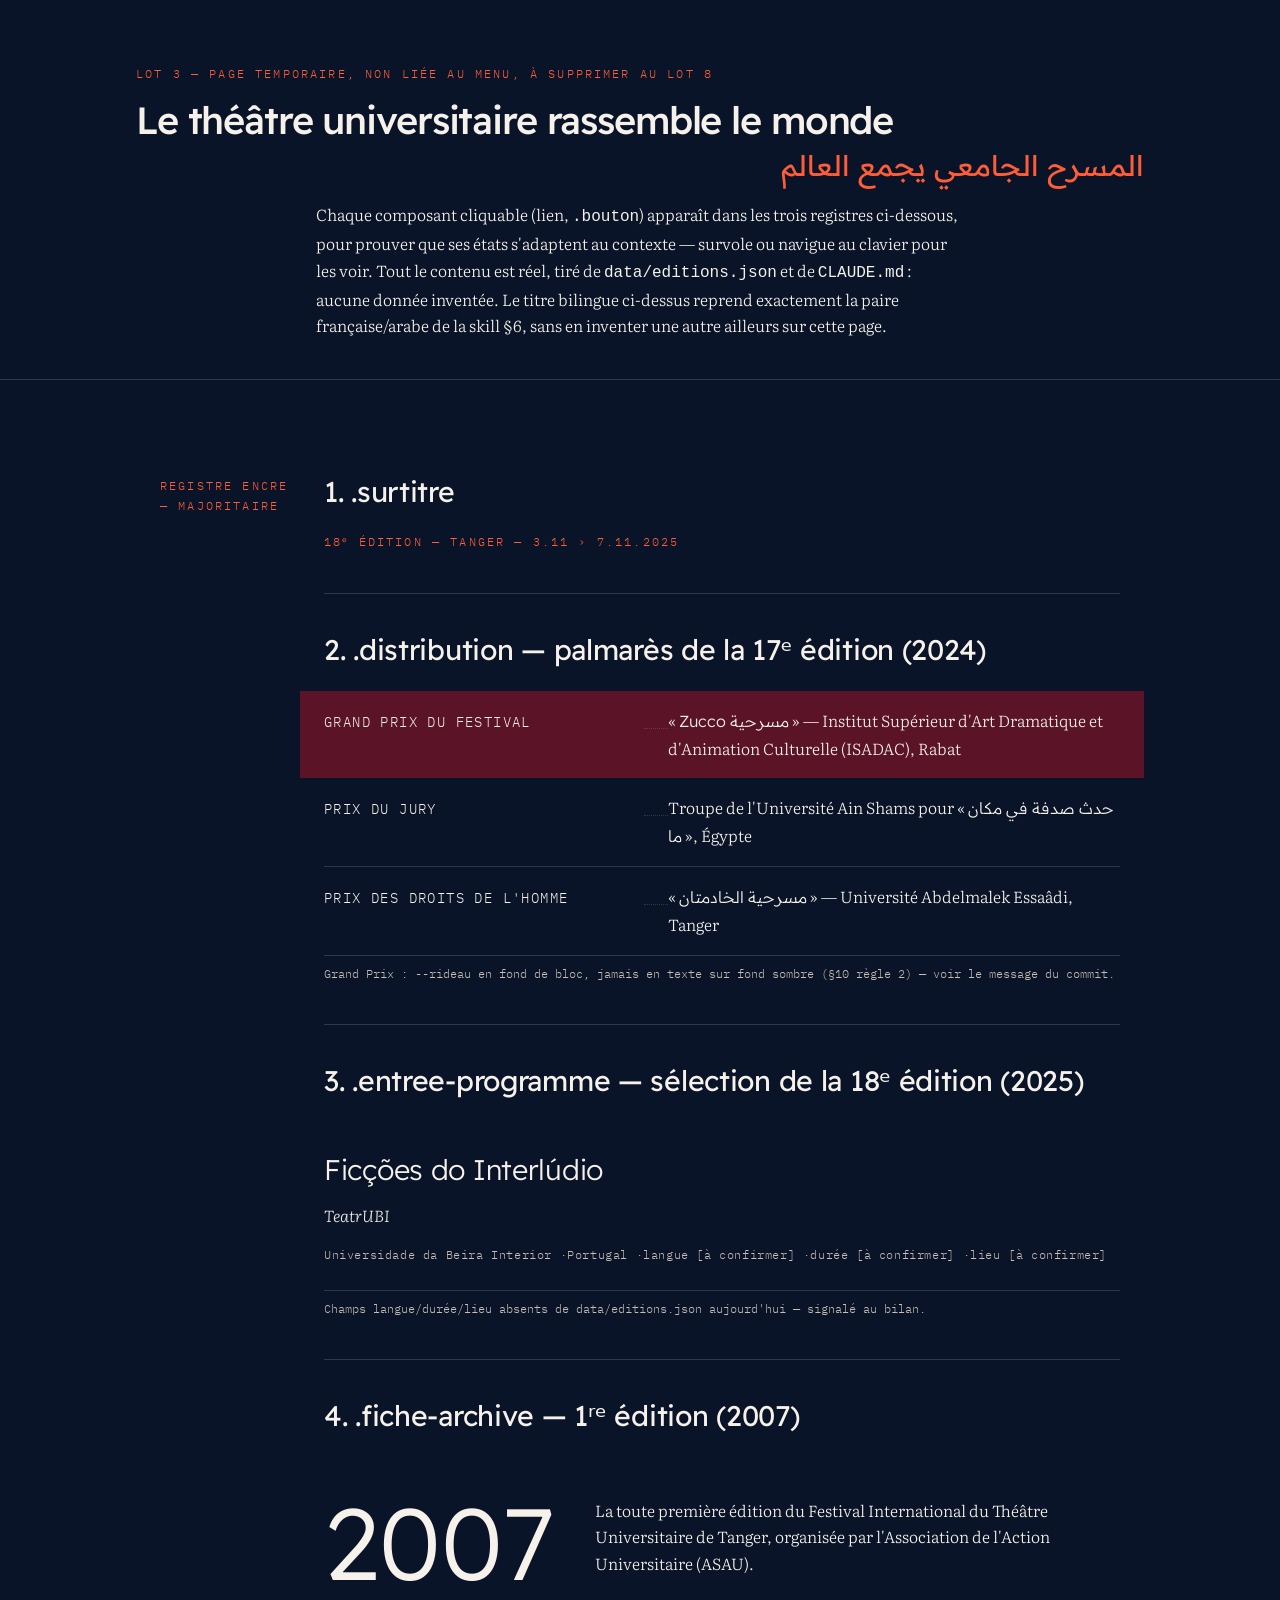
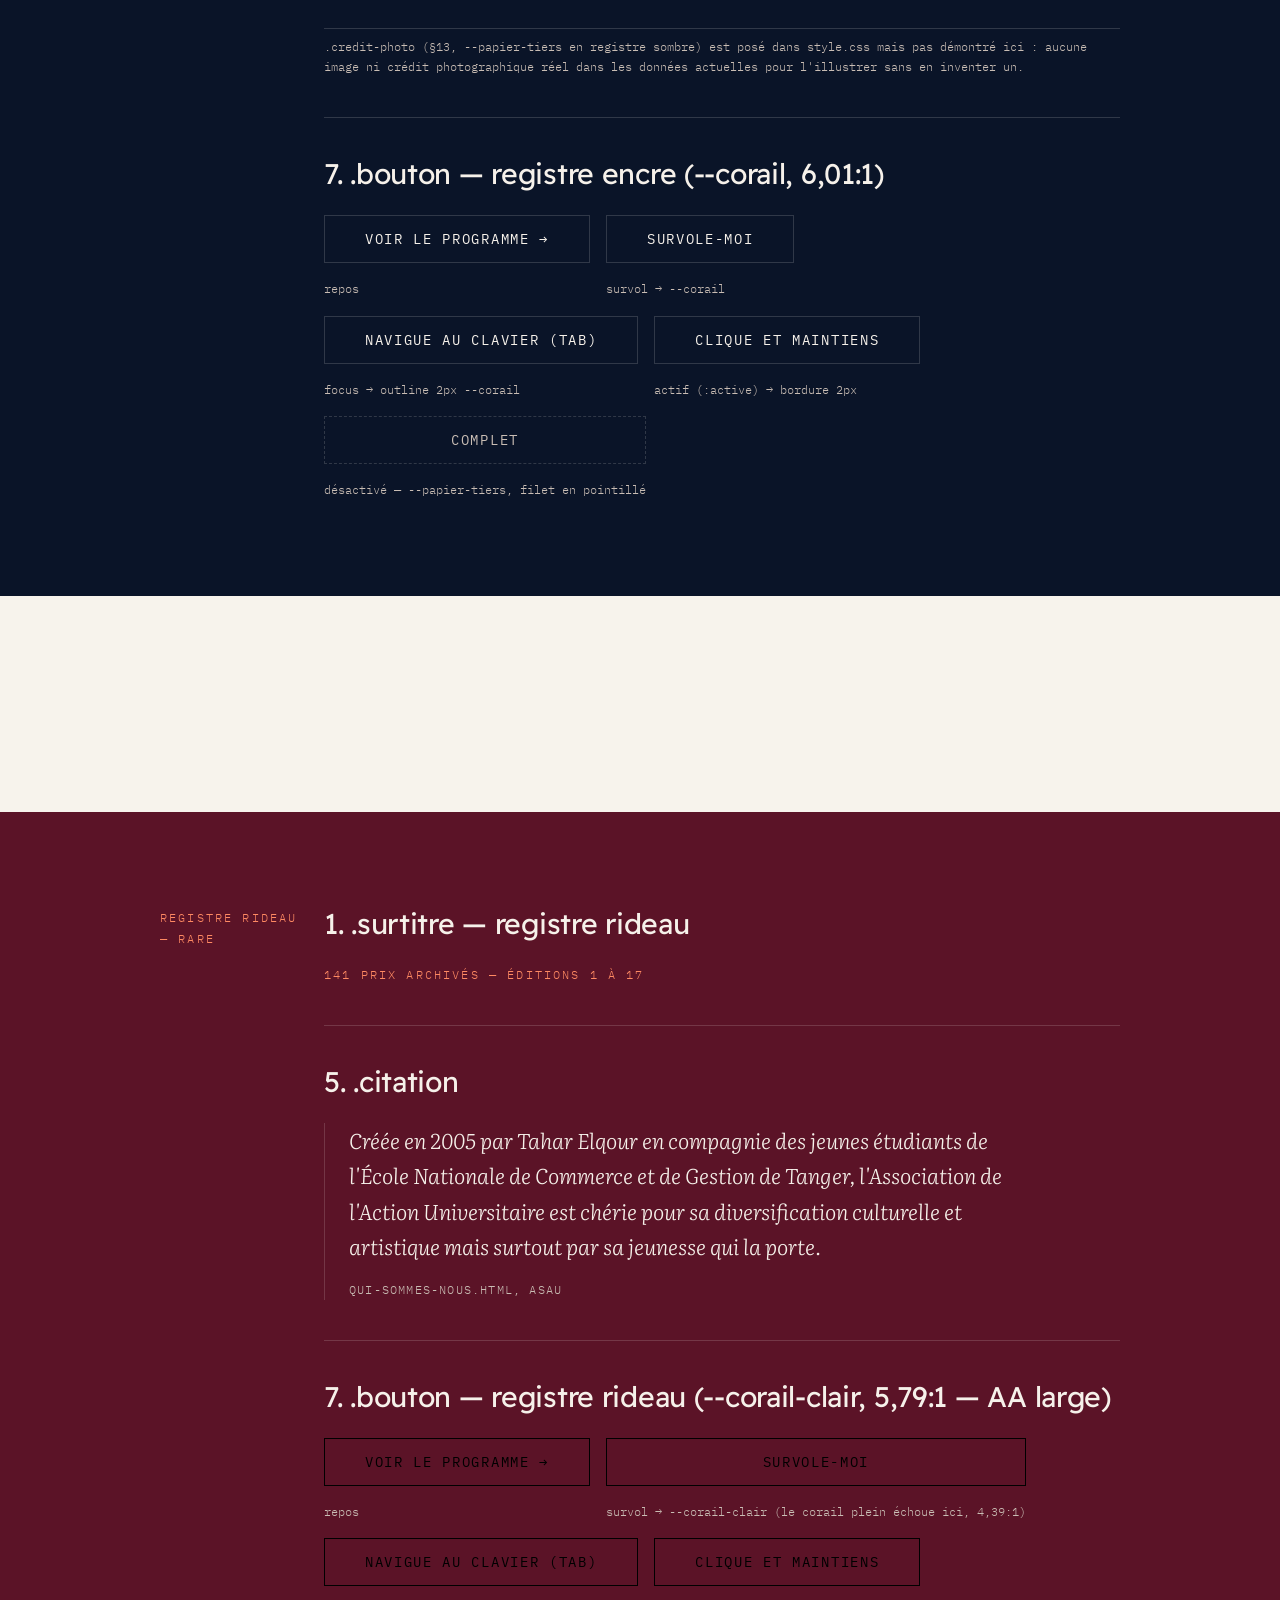
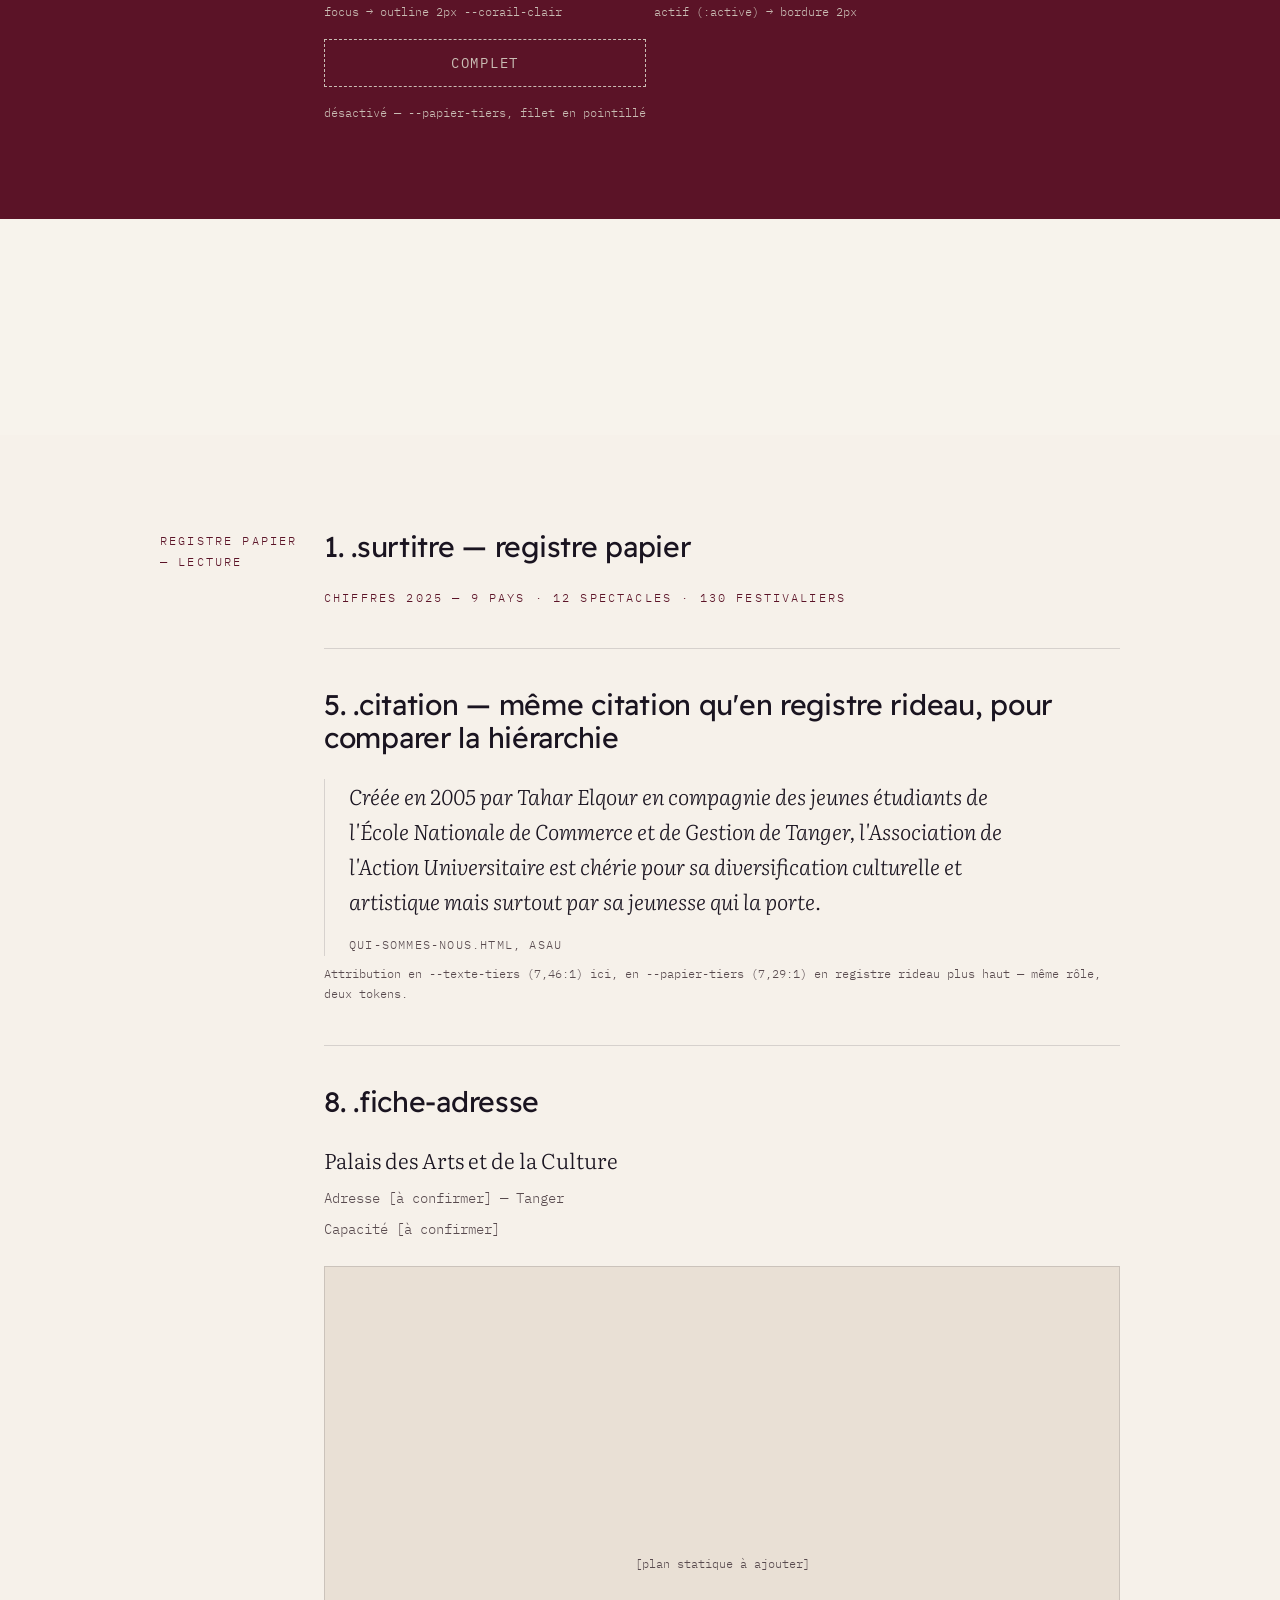
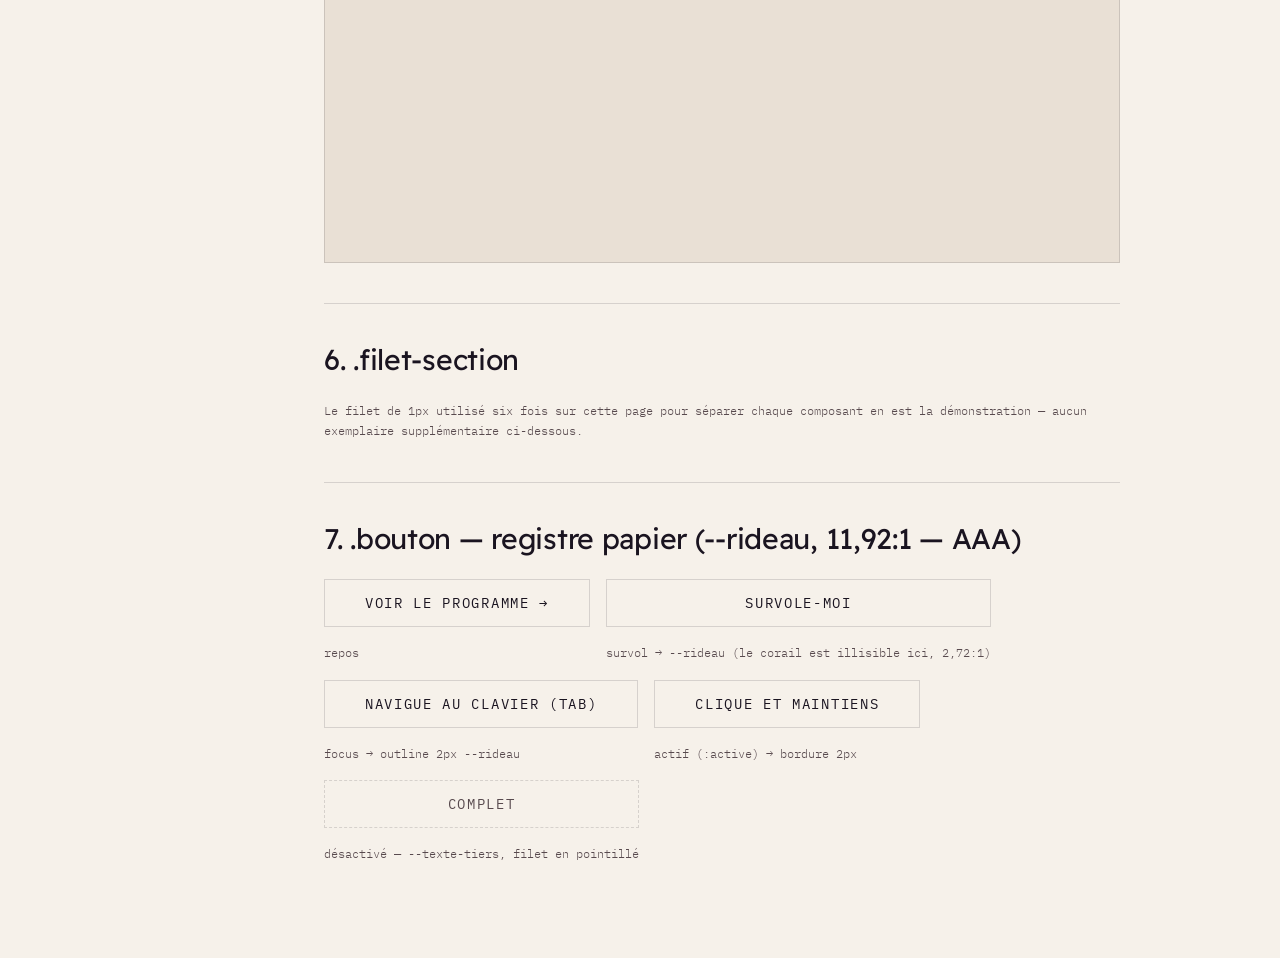
==== commit 671f6d36: "Applique la correction de l'état désactivé par registre + filet pointillé style.css : [aria-disabled" ====
--- a/composants.html
+++ b/composants.html
@@ -171,7 +171,7 @@
             </div>
             <div class="demo-piece">
               <button type="button" class="bouton" aria-disabled="true">Complet</button>
-              <span class="demo-etat-label">désactivé — --texte-tiers</span>
+              <span class="demo-etat-label">désactivé — --papier-tiers, filet en pointillé</span>
             </div>
           </div>
         </div>
@@ -229,7 +229,7 @@
             </div>
             <div class="demo-piece">
               <button type="button" class="bouton" aria-disabled="true">Complet</button>
-              <span class="demo-etat-label">désactivé — --texte-tiers</span>
+              <span class="demo-etat-label">désactivé — --papier-tiers, filet en pointillé</span>
             </div>
           </div>
         </div>
@@ -313,7 +313,7 @@
             </div>
             <div class="demo-piece">
               <button type="button" class="bouton" aria-disabled="true">Complet</button>
-              <span class="demo-etat-label">désactivé — --texte-tiers</span>
+              <span class="demo-etat-label">désactivé — --texte-tiers, filet en pointillé</span>
             </div>
           </div>
         </div>
--- a/style.css
+++ b/style.css
@@ -1905,9 +1905,14 @@
 .registre-papier a:focus-visible,
 .registre-papier .bouton:focus-visible { outline: 2px solid var(--rideau); outline-offset: 3px; }
 
+/* État désactivé : dépend du registre, comme tout le reste */
+.registre-encre  :is(a, .bouton)[aria-disabled="true"],
+.registre-rideau :is(a, .bouton)[aria-disabled="true"] { color: var(--papier-tiers); }
+.registre-papier :is(a, .bouton)[aria-disabled="true"] { color: var(--texte-tiers); }
+
 /* Communs aux trois registres */
 :is(a, .bouton):active { border-width: 2px; }
-:is(a, .bouton)[aria-disabled="true"] { color: var(--texte-tiers); cursor: not-allowed; }
+:is(a, .bouton)[aria-disabled="true"] { cursor: not-allowed; border-style: dashed; }
 
 /* ---- 1. .surtitre (§6) — les deux registres, jamais d'opacity sur du
    texte (§10, §31) : une couleur explicite par registre. ---- */
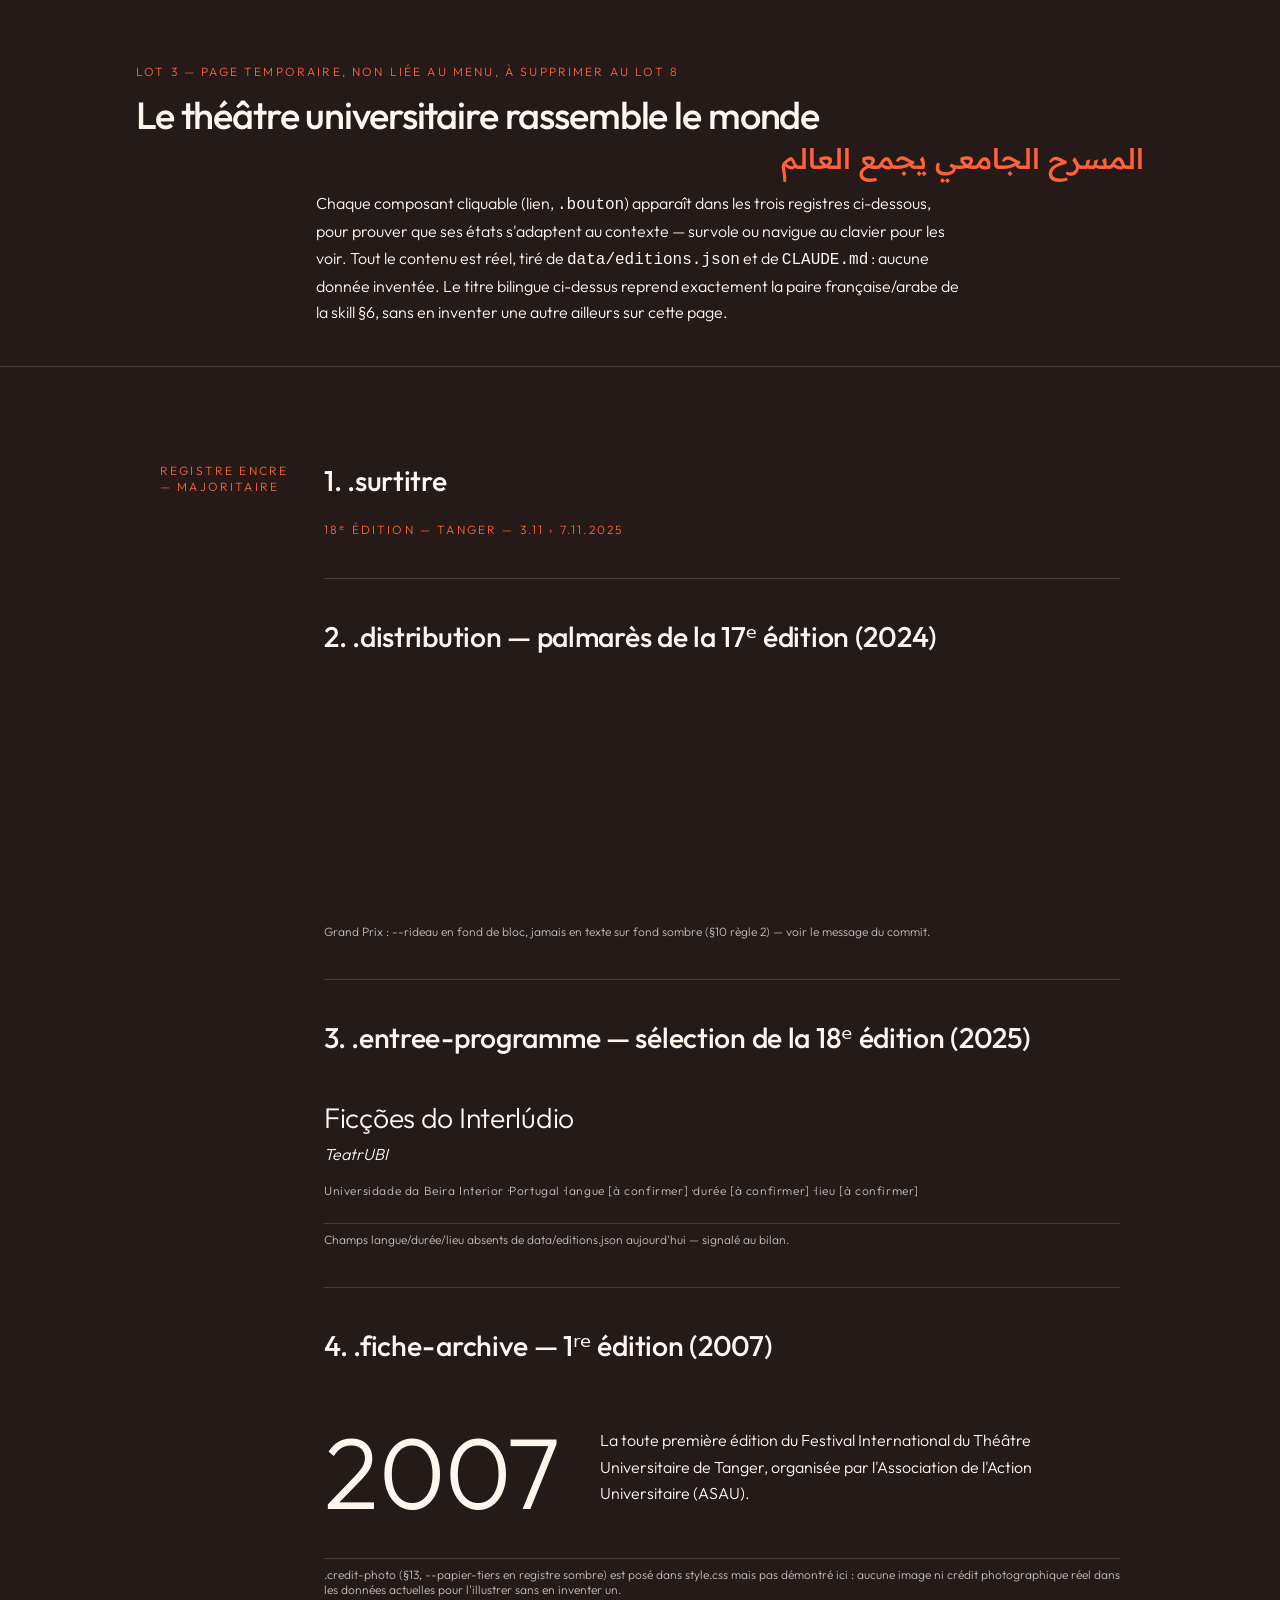
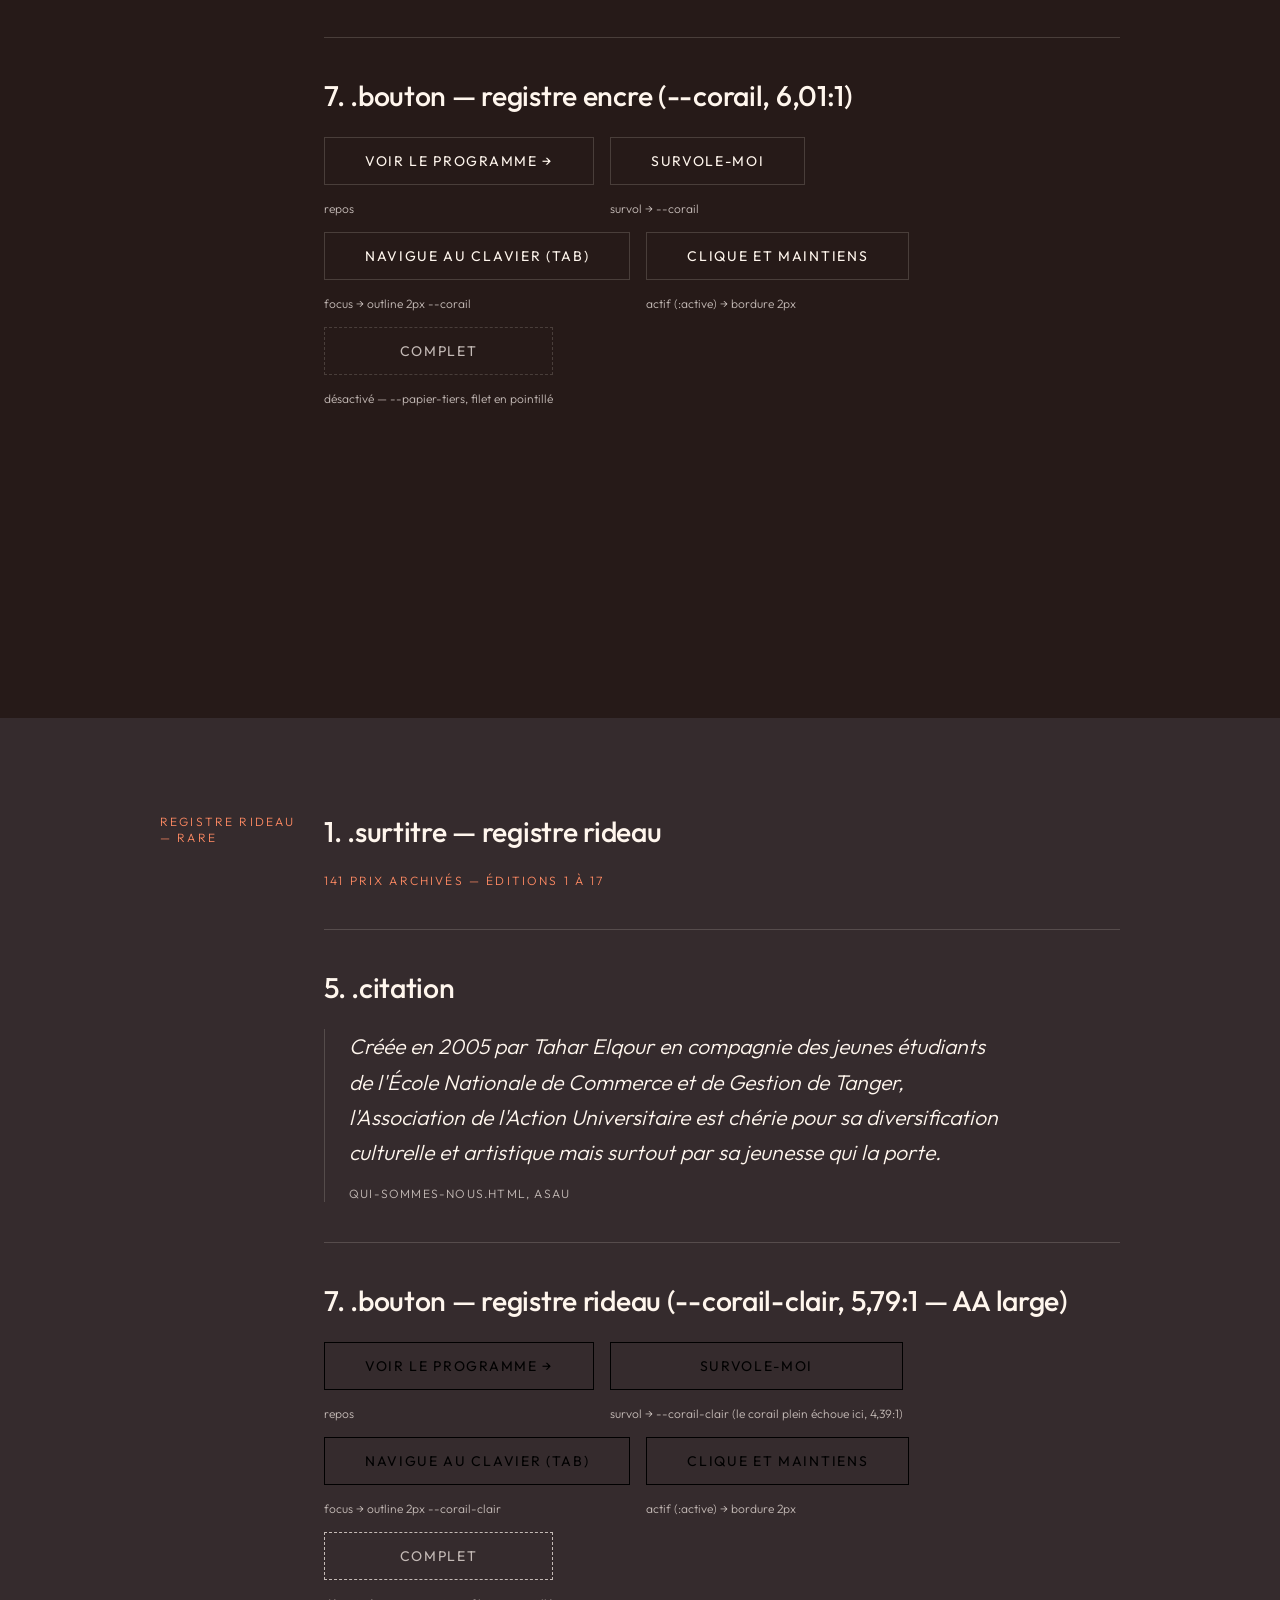
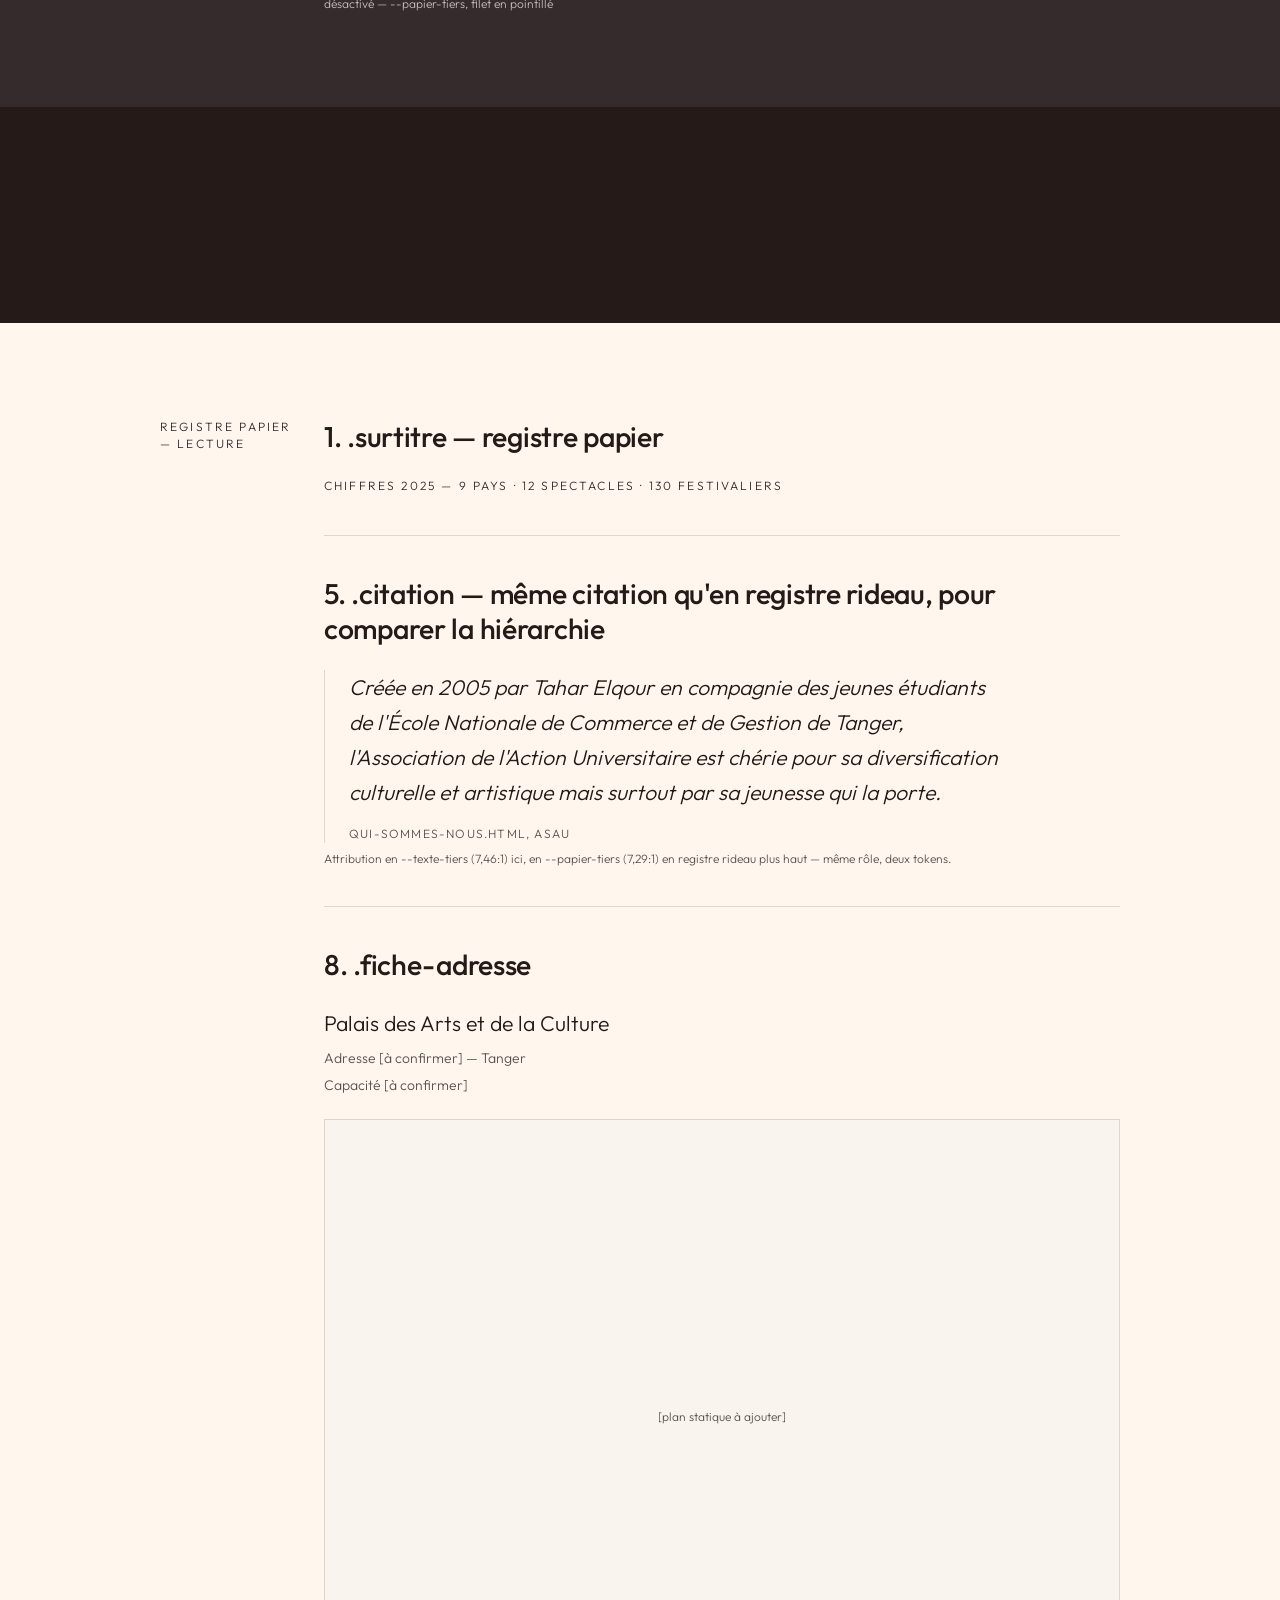
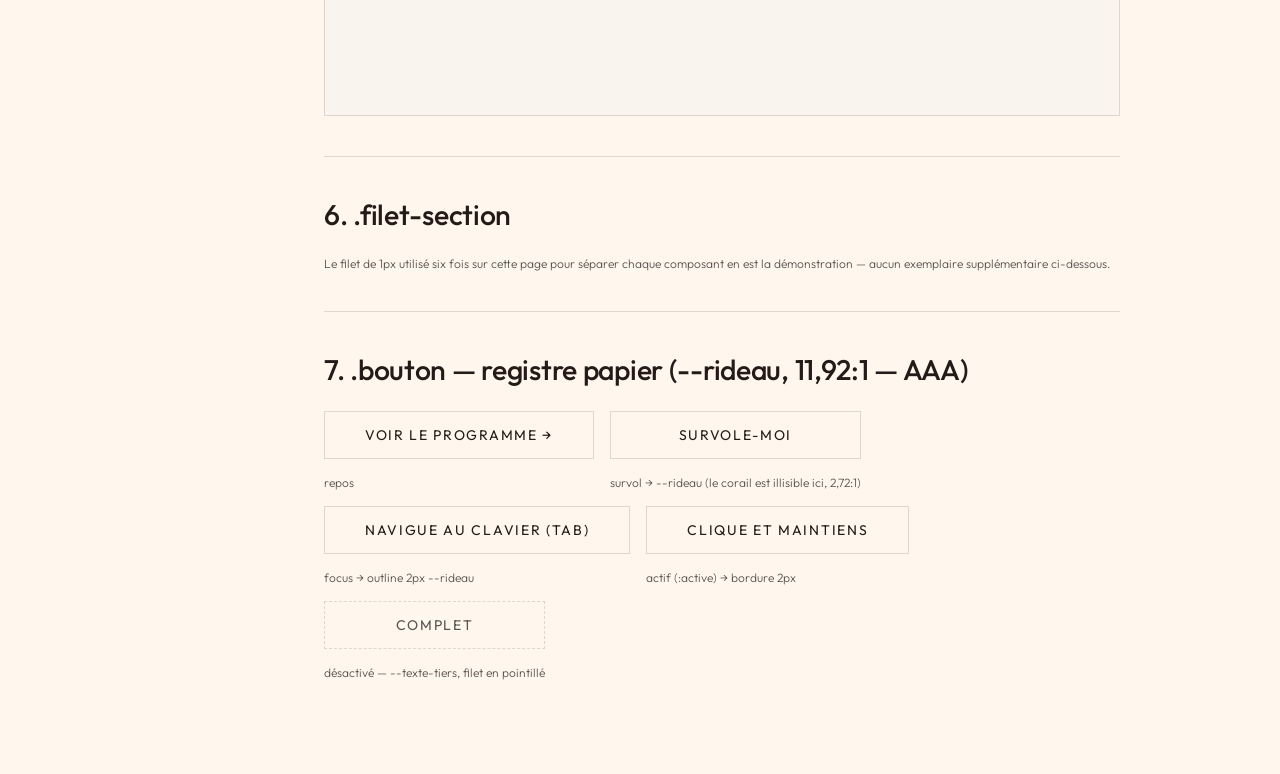
==== commit 5f64b101: "UI Fiteat — commit 2 : polices (§9) Outfit remplace Readex Pro / Literata / IBM Plex Mono pour les t" ====
--- a/composants.html
+++ b/composants.html
@@ -10,7 +10,7 @@
        (dette technique). Bascule vers du .woff2 auto-hébergé au LOT 8. -->
   <link rel="preconnect" href="https://fonts.googleapis.com">
   <link rel="preconnect" href="https://fonts.gstatic.com" crossorigin>
-  <link href="https://fonts.googleapis.com/css2?family=Readex+Pro:wght@200..700&family=Literata:ital,opsz,wght@0,7..72,200..900;1,7..72,200..900&family=IBM+Plex+Mono:wght@400;500;600&display=swap" rel="stylesheet">
+  <link href="https://fonts.googleapis.com/css2?family=Outfit:wght@300;400;500;600&family=Readex+Pro:wght@300;500;600&display=swap" rel="stylesheet">
   <link rel="stylesheet" href="style.css">
 
   <style>
--- a/style.css
+++ b/style.css
@@ -1,31 +1,26 @@
 /* =========================================
    FITUT — Feuille de style globale
 
-   REFONTE EN COURS (voir .claude/skills/fitut-design/SKILL.md — source de
-   vérité de toute décision visuelle). Deux systèmes de tokens coexistent
-   le temps de la migration, lot par lot :
-
-   - Ancien système (crème / charbon / or, Cormorant + Montserrat) :
-     encore utilisé par les 6 pages actuelles. Conservé tel quel pour que
-     le site reste affichable pendant la refonte. À retirer une fois
-     toutes les pages migrées.
-   - Nouveau système à trois registres (encre / rideau / papier), palette
-     dérivée du logo officiel : posé ici en fondation. Remplace
-     intégralement la version « la salle et la scène » du LOT 1 suite à
-     la révision de la skill — aucun code n'utilisait encore ces tokens
-     hors composants.html (LOT 3), reconstruit au même mouvement.
+   Système à trois registres (encre / rideau / papier), voir
+   .claude/skills/fitut-design/SKILL.md — source de vérité de toute
+   décision visuelle. Les 7 pages du site et composants.html s'y
+   conforment intégralement depuis la migration de le-carnaval.html
+   (LOT 6c) : l'ancien système (crème / charbon / or, Cormorant +
+   Montserrat) a disparu avec la dernière page qui en dépendait, tokens
+   compris.
+
+   Palette dérivée de l'UI Fiteat (branche ui-fiteat, validée par le
+   comité) depuis le commit « Tokens » — remplace la dérivation depuis
+   le seul logo officiel qui prévalait jusque-là. Noms de tokens
+   inchangés, seules leurs valeurs le sont (§10).
    ========================================= */
 
 :root {
-  /* ---------- ANCIEN SYSTÈME (conservé le temps de la refonte) ---------- */
-  --cream: #f7f3ec;
-  --charcoal: #1c1c1c;
-  --gold: #b8922a;
-  --gold-light: #d4a843;
-  --warm-grey: #6b6558;
-  --line: rgba(28,28,28,0.12);
-  --nav-h: 60px;
-  --transition: 0.35s cubic-bezier(0.4, 0, 0.2, 1);
+  /* --nav-h : valeur mobile par défaut (mobile-first, §30) ; relevée à
+     60px dès 1024px près du bloc #navbar ci-dessous, plutôt que dans un
+     @media (max-width) interdit en code neuf. Sert aussi au calcul de
+     hauteur du hero. */
+  --nav-h: 54px;
 
   /* ==========================================================
      NOUVEAU SYSTÈME — trois registres, palette du logo officiel
@@ -33,37 +28,72 @@
      sans revalider la skill (§0 — axes verrouillés / axes libres).
      ========================================================== */
 
-  /* ---------- Couleurs (§10) — dérivées du logo officiel ---------- */
+  /* ---------- Couleurs (§10) — dérivées de l'UI Fiteat, validée par le
+     comité (commit « ui-fiteat » — remplace la dérivation depuis le seul
+     logo officiel qui prévalait jusqu'ici). Tous les contrastes recalculés
+     à la formule WCAG, pas repris tels quels : plusieurs valeurs de
+     départ de Fiteat échouaient (voir --texte-tiers, --papier-tiers). ---------- */
   /* Primaire : l'encre — base majoritaire, on regarde */
-  --encre-nuit:     #0A1428;
-  --encre-coulisse: #101C33;  /* surfaces secondaires sur fond sombre */
+  --encre-nuit:     #261A18;  /* brun sombre Fiteat */
+  --encre-coulisse: #2D2523;  /* surfaces secondaires sur fond sombre */
 
   /* Secondaire : les surfaces */
-  --rideau:         #5B1327;  /* bordeaux du logo — interruptions, Grand Prix (§26) */
-  --rideau-profond: #3E0C1B;  /* variante pour aplats denses */
-  --papier:         #F6F1EA;  /* blanc chaud — registre de lecture, on lit */
-  --papier-ombre:   #E9E0D5;  /* aplats secondaires sur papier */
-
-  /* Accent : le corail — sur fond sombre UNIQUEMENT (2,72:1 sur --papier, échec) */
-  --corail:         #FF5D38;  /* registre encre : 6,01:1 */
-  --corail-clair:   #FF8A63;  /* registre rideau : 5,79:1, AA large */
+  --rideau:         #352B2D;  /* brun moyen des sections Fiteat — interruptions, Grand Prix (§26) */
+  --rideau-profond: #221B1D;  /* variante pour aplats denses, dérivée à ~65% comme l'ancienne, inutilisée pour l'instant */
+  --papier:         #FFF6ED;  /* crème chaud Fiteat — registre de lecture, on lit */
+  --papier-ombre:   #FAF4EE;  /* aplats secondaires sur papier */
+
+  /* Accent : le corail Fiteat — sur fond sombre UNIQUEMENT (2,79:1 sur --papier, échec, vérifié) */
+  --corail:         #FF6238;  /* registre encre : 5,68:1 */
+  --corail-clair:   #FF8A63;  /* inchangé : encore 5,91:1 sur le nouveau --rideau, AA */
+
+  /* Nouveaux accents Fiteat, absents du système précédent */
+  --jaune:          #FFF199;  /* accent secondaire, blocs d'exploration */
+  --degrade-corail: linear-gradient(135deg, #FF6638 0%, #FF5226 100%); /* boutons principaux uniquement — §36 */
 
   /* Texte sur papier */
-  --texte:          #1A1420;  /* 16,04:1 sur --papier */
-  --texte-tiers:    #584A4E;  /* 7,46:1 sur --papier — surtitres, crédits, métadonnées */
+  --texte:          #261A18;  /* 15,81:1 sur --papier */
+  /* --texte-tiers : #7E7572 (Fiteat) ne fait que 4,21:1 sur --papier, sous
+     le seuil AA (4,5:1) pour du texte courant — assombri jusqu'à AAA. */
+  --texte-tiers:    #595350;  /* 7,08:1 sur --papier, AAA */
 
   /* Texte secondaire sur fond sombre — seul moyen d'obtenir une hiérarchie
-     de texte en registre encre/rideau, opacity étant interdit sur du texte */
-  --papier-tiers:   #C9BDB4;  /* 9,99:1 sur --encre-nuit, 7,29:1 sur --rideau */
+     de texte en registre encre/rideau, opacity étant interdit sur du texte.
+     Recalculé (pas dans Fiteat, qui n'a pas de fond sombre à ce rôle) pour
+     AAA sur --encre-nuit ET --rideau, le plus contraignant des deux. */
+  --papier-tiers:   #C4BAB6;  /* 8,88:1 sur --encre-nuit, 7,2:1 sur --rideau */
 
   /* Filets — séparateur autorisé, jamais d'ombre */
-  --filet-sombre:   rgba(246, 241, 234, 0.16); /* sur fond --encre-nuit/--rideau */
-  --filet-clair:    rgba(26, 20, 32, 0.14);    /* sur fond --papier */
-
-  /* ---------- Typographie — familles (§9) ---------- */
-  --police-affiche: 'Readex Pro', system-ui, sans-serif;
-  --police-revue:   'Literata', Georgia, serif;
-  --police-donnees: 'IBM Plex Mono', ui-monospace, monospace;
+  --filet-sombre:   rgba(255, 246, 237, 0.16); /* sur fond --encre-nuit/--rideau */
+  --filet-clair:    rgba(38, 26, 24, 0.14);    /* sur fond --papier */
+
+  /* Voile des barres fixes (§17) — --encre-nuit translucide, exception unique
+     à l'interdit général de transparence empilée (§10). 82 % est un plancher
+     calculé, pas un réglage esthétique : composé sur du blanc pur (le pire
+     cas), --papier y garde 8,96:1 — vérifié par calcul, pas supposé (recalculé
+     avec le nouveau --encre-nuit : 9,4:1 avec l'ancien, toujours AAA). Se
+     densifie légèrement au défilement (0,82 → 0,92), jamais en dessous de 0,80
+     (8,4:1 au plancher, encore AAA). */
+  --voile-barre:        rgba(38, 26, 24, 0.82);
+  --voile-barre-dense:  rgba(38, 26, 24, 0.92);
+  --voile-barre-repli:  rgba(38, 26, 24, 0.94); /* @supports sans backdrop-filter */
+
+  /* ---------- Typographie — familles (§9) ----------
+     UI Fiteat (commit « polices ») : Outfit remplace Readex Pro/Literata/
+     IBM Plex Mono pour les trois rôles latins — Fiteat n'a qu'une seule
+     famille, différenciée par graisse et letter-spacing au point d'usage,
+     pas par un dessin différent par rôle. Readex Pro reste seule pour
+     l'arabe : Outfit n'en a pas. Conséquence directe, à faire remonter au
+     comité (voir le commit) : la ligne bilingue (§6) ne partage plus un
+     seul dessin entre français et arabe — Outfit et Readex Pro sont deux
+     familles distinctes, la parité n'est plus visuelle, seulement de
+     traitement (même échelle, même emplacement). PAS Paris2024 : fonte
+     propriétaire des Jeux de Paris 2024, chargée dans Fiteat depuis un
+     site de redistribution non autorisée — risque juridique réel sur un
+     site sous Haut Patronage Royal. */
+  --police-affiche: 'Outfit', system-ui, sans-serif;
+  --police-revue:   'Outfit', system-ui, sans-serif;
+  --police-donnees: 'Outfit', system-ui, sans-serif;
   --police-arabe:   'Readex Pro', 'Noto Naskh Arabic', sans-serif;
 
   /* ---------- Typographie — échelle, ratio 1,333 (quarte juste) (§9) ---------- */
@@ -75,6 +105,11 @@
   --pas-xl:   2.369rem;   /* titres de page */
   --pas-2xl:  clamp(3rem, 9vw, 6.313rem);    /* affiche */
   --pas-3xl:  clamp(4rem, 16vw, 11.22rem);   /* hero */
+
+  /* ---------- Typographie — interlignage, jamais d'héritage (§9) ---------- */
+  --interligne-serre:   1.05;   /* titres d'affiche — échelle d'affiche, composition compacte */
+  --interligne-donnees: 1.35;   /* surtitres, distributions, métadonnées */
+  --interligne-lecture: 1.65;   /* texte de revue */
 
   /* ---------- Grilles — largeurs de contenu par registre (§11) ---------- */
   --largeur-revue:   680px;   /* lecture longue */
@@ -121,61 +156,28 @@
 html { scroll-behavior: smooth; font-size: 16px; }
 
 body {
-  background: var(--cream);
-  color: var(--charcoal);
-  font-family: 'Montserrat', sans-serif;
+  background: var(--encre-nuit);
+  color: var(--papier);
+  font-family: var(--police-affiche);
   font-weight: 300;
-  line-height: 1.7;
   overflow-x: hidden;
-}
-@media (max-width: 480px) {
-  body {
-    line-height: 1.75;
-  }
 }
 
 img { display: block; max-width: 100%; height: auto; aspect-ratio: auto; }
 a { color: inherit; text-decoration: none; }
 
-/* ---- TYPOGRAPHY ---- */
+/* ---- TYPOGRAPHY ----
+   Repli minimal : chaque titre réel du site fixe sa propre famille, sa
+   propre taille (.titre-bilingue, .titre-section, .edition-titre…) — ce
+   bloc n'est plus qu'un filet de sécurité depuis la migration complète
+   des 7 pages. Anciennement Cormorant Garamond avec des tailles en
+   clamp() propres à l'ancien système : c'est exactement le defaut qui
+   avait produit le bug du hero documenté en CLAUDE.md §3 bis (une règle
+   ancienne jamais retirée continuait de peser sur du contenu neuf) —
+   retiré pour de bon plutôt que laissé en embuscade. ---- */
 h1, h2, h3, h4 {
-  font-family: 'Cormorant Garamond', serif;
-  font-weight: 400;
-  line-height: 1.15;
-}
-h1 { font-size: clamp(2.4rem, 6vw, 5rem); }
-h2 { font-size: clamp(1.8rem, 4vw, 3rem); }
-h3 { font-size: clamp(1.3rem, 2.5vw, 2rem); }
-
-.section-title {
-  text-align: center;
-  margin-bottom: 3rem;
-  position: relative;
-  padding-bottom: 1rem;
-}
-@media (max-width: 768px) {
-  .section-title {
-    margin-bottom: 2.5rem;
-  }
-}
-@media (max-width: 480px) {
-  .section-title {
-    margin-bottom: 2rem;
-  }
-}
-.section-title::after {
-  content: '';
-  position: absolute;
-  bottom: 0; left: 50%;
-  transform: translateX(-50%);
-  width: 60px; height: 2px;
-  background: var(--gold);
-}
-@media (max-width: 480px) {
-  .section-title::after {
-    width: 45px;
-    height: 1.5px;
-  }
+  font-family: var(--police-affiche);
+  font-weight: 500;
 }
 
 /* ---- LAYOUT ---- */
@@ -194,92 +196,151 @@
   section { padding: 3rem 0; }
 }
 
-/* ---- NAVBAR ---- */
+/* ==========================================================
+   NAVIGATION — migrée vers le système à trois registres (fitut-design
+   §17). Registre encre, barre translucide superposée au hero (motif
+   mawazine.ma, corrections urgentes) : elle ne pousse plus le contenu
+   vers le bas, elle se superpose à lui. Se densifie légèrement au
+   défilement (voir .est-defile plus bas, posé sur <body> par main.js) —
+   c'est le seul changement autorisé, jamais d'ombre, jamais de
+   réduction de hauteur, jamais de disparition. Mobile-first : la
+   version plein écran est la valeur par défaut, la barre horizontale
+   n'apparaît qu'à partir de 1024px (§30, aucun @media max-width).
+   ========================================================== */
 #navbar {
   position: fixed;
   top: 0; left: 0; right: 0;
   height: var(--nav-h);
-  background: rgba(247,243,236,0.97);
-  backdrop-filter: blur(10px);
-  border-bottom: 1px solid var(--line);
+  background: var(--voile-barre);
+  backdrop-filter: blur(14px) saturate(1.2);
+  -webkit-backdrop-filter: blur(14px) saturate(1.2);
+  border-bottom: 1px solid var(--filet-sombre);
+  box-shadow: none;
   z-index: 1001;
-  transition: height 0.2s ease;
+  transition: background var(--duree-ui) var(--courbe-sortie),
+              backdrop-filter var(--duree-ui) var(--courbe-sortie),
+              -webkit-backdrop-filter var(--duree-ui) var(--courbe-sortie);
+}
+body.est-defile #navbar {
+  background: var(--voile-barre-dense);
+  backdrop-filter: blur(20px) saturate(1.2);
+  -webkit-backdrop-filter: blur(20px) saturate(1.2);
+}
+@supports not (backdrop-filter: blur(1px)) {
+  #navbar { background: var(--voile-barre-repli); }
+  body.est-defile #navbar { background: var(--voile-barre-repli); }
 }
 
 .nav-inner {
   position: relative;
-  max-width: 1160px;
+  max-width: var(--largeur-archive); /* aligne la barre sur la largeur de
+    contenu de .grille-regie plutôt qu'une valeur propre à la nav */
   margin: 0 auto;
-  padding: 0 clamp(1rem, 3vw, 1.75rem);
+  padding: 0 var(--esp-2);
   height: 100%;
   display: flex;
   align-items: center;
   justify-content: space-between;
-  gap: 1rem;
-}
-
-/* Logo FITUT (118×51) — proportions fixes, pas d’écrasement flex */
+  gap: var(--esp-2);
+}
+@media (min-width: 600px)  { .nav-inner { padding: 0 var(--esp-3); } }
+@media (min-width: 1024px) { .nav-inner { padding: 0 var(--esp-4); } }
+
+/* Logo — le fichier WordPress (118×51, pas de version claire) est
+   retiré : repli typographique en attendant le SVG réel du comité
+   (CLAUDE.md §7, commentaire dans partials.js). */
 .logo-link {
   display: flex;
   align-items: center;
   flex: 0 0 auto;
   line-height: 0;
-  max-height: 100%;
-}
-#navbar .logo {
+}
+.logo-texte {
+  font-family: var(--police-affiche);
+  font-weight: 600;
+  font-size: var(--pas-m);
+  letter-spacing: -0.02em;
+  color: var(--corail);
+}
+
+/* ---- Liens — mobile : plein écran, entrées à l'échelle de l'affiche.
+   Fond hérité du registre-encre de #navbar. Ouverture en fondu, 200ms
+   (--duree-ui) : opacity/visibility plutôt que display, pour transitionner
+   proprement (display:none ne transitionne pas). ---- */
+.nav-links {
+  position: fixed;
+  top: var(--nav-h);
+  left: 0; right: 0; bottom: 0;
+  display: flex;
+  flex-direction: column;
+  align-items: flex-start;
+  justify-content: center;
+  gap: var(--esp-1);
+  margin: 0;
+  padding: var(--esp-4) var(--esp-3);
+  list-style: none;
+  background: var(--encre-nuit);
+  overflow-y: auto;
+  opacity: 0;
+  visibility: hidden;
+  pointer-events: none;
+  transition: opacity var(--duree-ui) var(--courbe-sortie);
+}
+.nav-links.open {
+  opacity: 1;
+  visibility: visible;
+  pointer-events: auto;
+}
+.nav-links > li {
+  width: 100%;
+  border-bottom: 1px solid var(--filet-sombre);
+}
+.nav-links > li:last-child { border-bottom: none; }
+
+.nav-links a {
+  position: relative;
   display: block;
-  flex-shrink: 0;
-  width: auto;
-  max-width: none;
-  height: clamp(26px, 4.2vw, 34px);
-  max-height: 34px;
-  aspect-ratio: 118 / 51;
-  object-fit: contain;
-  object-position: left center;
-}
-
-.nav-links {
-  display: flex;
-  align-items: center;
-  justify-content: flex-end;
-  flex-wrap: nowrap;
-  gap: clamp(0.65rem, 1.1vw, 1.2rem);
-  list-style: none;
-  margin: 0;
-  padding: 0;
-  min-width: 0;
-}
-.nav-links a {
-  font-family: 'Montserrat', sans-serif;
-  font-size: 0.65rem;
+  padding: var(--esp-2) 0;
+  font-family: var(--police-affiche);
   font-weight: 500;
-  letter-spacing: 0.09em;
-  text-transform: uppercase;
-  color: var(--charcoal);
-  transition: color var(--transition);
-  white-space: nowrap;
-}
-.nav-links a:hover, .nav-links a.active { color: var(--gold); }
-
-.btn-apply {
-  background: var(--gold) !important;
-  color: #fff !important;
-  padding: 0.42rem 0.95rem;
-  border-radius: 2px;
-  font-weight: 500 !important;
-  letter-spacing: 0.07em;
-  font-size: 0.65rem !important;
-  transition: background var(--transition) !important;
-  min-height: 44px;
+  font-size: var(--pas-xl);
+  letter-spacing: -0.01em;
+  line-height: var(--interligne-serre);
+  color: var(--papier);
+  transition: color var(--duree-ui) var(--courbe-sortie);
+  white-space: normal;
+}
+/* Page active : un filet sous le libellé, jamais une couleur seule (§17) */
+.nav-links a.active::after {
+  content: '';
+  position: absolute;
+  left: 0; right: 0; bottom: 0;
+  height: 1px;
+  background: var(--corail);
+}
+
+.nav-links .btn-apply {
   display: inline-flex;
   align-items: center;
   justify-content: center;
-}
-.btn-apply:hover { background: var(--gold-light) !important; color: #fff !important; }
-
-/* Burger */
+  min-height: 48px;
+  margin-top: var(--esp-2);
+  padding: var(--esp-2) var(--esp-3);
+  background: var(--corail);
+  color: var(--encre-nuit);
+  font-family: var(--police-donnees);
+  font-size: var(--pas-s);
+  font-weight: 500;
+  letter-spacing: 0.1em;
+  text-transform: uppercase;
+  transition: background var(--duree-ui) var(--courbe-sortie);
+}
+.nav-links .btn-apply:hover { background: var(--corail-clair); color: var(--encre-nuit); }
+.nav-links .btn-apply:focus-visible { outline: 2px solid var(--papier); outline-offset: 3px; }
+
+/* ---- Burger — mobile uniquement, disparaît dès la barre horizontale ---- */
 .burger {
-  display: none;
+  display: flex;
   flex-direction: column;
   justify-content: center;
   align-items: center;
@@ -288,54 +349,98 @@
   background: none;
   border: none;
   cursor: pointer;
-  padding: 0.5rem;
-  margin-right: -0.25rem;
-  min-width: 44px;
-  min-height: 44px;
-  border-radius: 0;
-  color: var(--charcoal);
-}
-@media (max-width: 480px) {
-  .burger {
-    min-width: 40px;
-    min-height: 40px;
-    padding: 0.35rem;
-  }
-}
-.burger:hover { background: rgba(28,28,28,0.05); }
+  padding: var(--esp-1);
+  min-width: 48px;
+  min-height: 48px;
+  color: var(--papier);
+}
+.burger:hover { color: var(--corail); }
+.burger:focus-visible { outline: 2px solid var(--corail); outline-offset: 3px; }
 .burger span {
   display: block;
   width: 22px; height: 2px;
   background: currentColor;
-  transition: var(--transition);
-}
-@media (max-width: 480px) {
-  .burger span {
-    width: 20px;
-    height: 2px;
+  transition: background var(--duree-ui) var(--courbe-sortie);
+}
+
+/* ---- Bascule vers la barre horizontale (§30) ---- */
+@media (min-width: 1024px) {
+  :root { --nav-h: 60px; }
+
+  .burger { display: none; }
+
+  .nav-links {
+    position: static;
+    flex-direction: row;
+    align-items: center;
+    justify-content: flex-end;
+    flex-wrap: nowrap;
+    gap: var(--esp-3);
+    width: auto;
+    margin: 0;
+    padding: 0;
+    background: transparent;
+    overflow: visible;
+    opacity: 1;
+    visibility: visible;
+    pointer-events: auto;
+    min-width: 0;
   }
-}
-
-/* ---- FIXED BANNER ---- */
+  .nav-links > li { width: auto; border-bottom: none; }
+  .nav-links a {
+    padding: var(--esp-1) 0;
+    font-size: var(--pas-xs);
+    letter-spacing: 0.08em;
+    text-transform: uppercase;
+    line-height: var(--interligne-donnees);
+    white-space: nowrap;
+  }
+  .nav-links .btn-apply { margin-top: 0; }
+}
+
+/* ---- FIXED BANNER — Haut Patronage (index.html uniquement) ----
+   --banner-h : hauteur réelle du bandeau à chaque palier, calculée
+   (padding*2 + line-height héritée de body{line-height:1.7} + bordure
+   1px), pas devinée — sert au calcul de hauteur du hero. Même barre
+   translucide superposée que #navbar (§17, corrections urgentes) —
+   retokenisée au passage : 'Montserrat' et le rgba(255,255,255,0.1) en
+   dur étaient un reliquat de l'ancien système, jamais migrés faute
+   d'être dans le périmètre d'un LOT précédent. */
+:root { --banner-h: 50px; }
 .fixed-banner {
   position: fixed;
   top: var(--nav-h);
   left: 0;
   right: 0;
-  background: var(--charcoal);
-  color: #fff;
+  background: var(--voile-barre);
+  backdrop-filter: blur(14px) saturate(1.2);
+  -webkit-backdrop-filter: blur(14px) saturate(1.2);
+  color: var(--papier);
   text-align: center;
   padding: 0.75rem 1rem;
   font-size: 0.9rem;
   letter-spacing: 0.1em;
   text-transform: uppercase;
-  font-family: 'Montserrat', sans-serif;
+  font-family: var(--police-affiche);
   font-weight: 500;
   z-index: 1000;
-  backdrop-filter: blur(10px);
-  border-bottom: 1px solid rgba(255,255,255,0.1);
+  border-bottom: 1px solid var(--filet-sombre);
+  box-shadow: none;
+  transition: background var(--duree-ui) var(--courbe-sortie),
+              backdrop-filter var(--duree-ui) var(--courbe-sortie),
+              -webkit-backdrop-filter var(--duree-ui) var(--courbe-sortie);
+}
+body.est-defile .fixed-banner {
+  background: var(--voile-barre-dense);
+  backdrop-filter: blur(20px) saturate(1.2);
+  -webkit-backdrop-filter: blur(20px) saturate(1.2);
+}
+@supports not (backdrop-filter: blur(1px)) {
+  .fixed-banner { background: var(--voile-barre-repli); }
+  body.est-defile .fixed-banner { background: var(--voile-barre-repli); }
 }
 @media (max-width: 768px) {
+  :root { --banner-h: 41px; }
   .fixed-banner {
     padding: 0.6rem 0.75rem;
     font-size: 0.75rem;
@@ -343,6 +448,7 @@
   }
 }
 @media (max-width: 480px) {
+  :root { --banner-h: 35px; }
   .fixed-banner {
     padding: 0.5rem 0.5rem;
     font-size: 0.65rem;
@@ -354,726 +460,303 @@
   margin: 0 auto;
 }
 
-/* ---- STATS ---- */
-.stats-section { background: var(--cream); }
-.stats-grid {
-  display: grid;
-  grid-template-columns: repeat(auto-fit, minmax(140px, 1fr));
-  gap: 3rem;
-  text-align: center;
-}
-@media (max-width: 900px) {
-  .stats-grid {
-    gap: 2rem;
-    grid-template-columns: repeat(auto-fit, minmax(120px, 1fr));
-  }
-}
-@media (max-width: 640px) {
-  .stats-grid {
-    grid-template-columns: repeat(2, 1fr);
-    gap: 1.5rem;
-  }
-}
-@media (max-width: 480px) {
-  .stats-grid {
-    grid-template-columns: repeat(2, 1fr);
-    gap: 1.25rem;
-  }
-}
-.stat-number {
-  display: block;
-  font-family: 'Cormorant Garamond', serif;
-  font-size: clamp(3rem, 7vw, 5rem);
-  font-weight: 300;
-  color: var(--gold);
-  line-height: 1;
-  margin-bottom: 0.5rem;
-}
-@media (max-width: 480px) {
-  .stat-number {
-    font-size: clamp(2rem, 5vw, 3rem);
-  }
-}
-.stat-label {
-  font-size: 0.72rem;
-  letter-spacing: 0.15em;
-  text-transform: uppercase;
-  color: var(--warm-grey);
-}
-@media (max-width: 480px) {
-  .stat-label {
-    font-size: 0.65rem;
-    letter-spacing: 0.1em;
-  }
-}
-
-/* ---- GALLERY PREVIEW ---- */
-.gallery-preview { padding: 0; }
-.gallery-grid {
-  display: grid;
-  grid-template-columns: 1fr 1fr;
-  min-height: 50vh;
-}
-@media (max-width: 900px) {
-  .gallery-grid {
-    min-height: 40vh;
-  }
-}
-@media (max-width: 640px) {
-  .gallery-grid {
-    grid-template-columns: 1fr;
-    min-height: 50vh;
-  }
-}
-.gallery-card {
-  position: relative;
-  overflow: hidden;
-  display: block;
-}
-.gallery-card img {
-  width: 100%;
-  height: 100%;
-  object-fit: cover;
-  transition: transform 0.7s ease;
-  aspect-ratio: auto;
-}
-.gallery-card:hover img { transform: scale(1.06); }
-.gallery-card-overlay {
-  position: absolute;
-  inset: 0;
-  background: rgba(28,28,28,0.4);
-  display: flex;
-  align-items: center;
-  justify-content: center;
-  transition: background var(--transition);
-}
-.gallery-card:hover .gallery-card-overlay { background: rgba(28,28,28,0.55); }
-.gallery-card-overlay span {
-  color: #fff;
-  font-family: 'Cormorant Garamond', serif;
-  font-size: clamp(1.5rem, 4vw, 2.8rem);
-  font-weight: 300;
-  letter-spacing: 0.1em;
-  text-transform: uppercase;
-}
-
-/* ---- SOCIAL — liens sociaux dans le footer (barre latérale flottante retirée, fitut-design §17) ---- */
-.social-icon {
-  display: inline-flex;
-  align-items: center;
-  justify-content: center;
-  color: rgba(247, 243, 236, 0.78);
-  border-radius: 0;
-  transition: color var(--transition), background var(--transition), transform var(--transition), border-color var(--transition);
-}
+/* ---- SOCIAL — liens sociaux dans le footer (barre latérale flottante
+   retirée, §17). Système nouveau exclusivement : le footer est
+   .registre-rideau sur les 6 pages qui l'utilisent (§6 : exception à la
+   rareté du rideau, c'est le rideau qui tombe — voir plus bas). Accent
+   --corail-clair, pas --corail : sur --rideau, --corail ne fait que
+   4,39:1 (§10) — vérifié, pas supposé. ---- */
+.social-icon { display: inline-flex; align-items: center; justify-content: center; }
 .social-icon svg { display: block; }
 
-.footer-social {
-  display: flex;
-  justify-content: center;
-  gap: 0.9rem;
-  margin: 1.5rem 0 0.5rem;
-}
+.footer-social { display: flex; gap: var(--esp-2); }
 .social-icon-footer {
   width: 40px;
   height: 40px;
-  border: 1px solid rgba(247, 243, 236, 0.22);
-  border-radius: 0;
-  color: rgba(247, 243, 236, 0.7);
+  border: 1px solid var(--filet-sombre);
+  color: var(--papier-tiers);
+  transition: color var(--duree-ui) var(--courbe-sortie),
+              border-color var(--duree-ui) var(--courbe-sortie);
 }
 .social-icon-footer svg { width: 16px; height: 16px; }
-.social-icon-footer:hover {
-  color: var(--gold);
-  border-color: var(--gold);
-}
-
-/* ---- PAGE HERO (inner pages) ---- */
-.page-hero {
-  background: var(--charcoal);
-  color: var(--cream);
-  padding: 8rem 0 4rem;
-  text-align: center;
-}
-@media (max-width: 900px) {
-  .page-hero {
-    padding: 6rem 0 3rem;
-  }
-}
-@media (max-width: 640px) {
-  .page-hero {
-    padding: 4rem 0 2.5rem;
-  }
-}
-.page-hero h1 {
-  font-family: 'Cormorant Garamond', serif;
-  font-size: clamp(2.5rem, 7vw, 5.5rem);
-  font-weight: 300;
-  letter-spacing: 0.05em;
-  color: var(--cream);
-}
-.page-hero .gold-line {
-  width: 60px; height: 2px;
-  background: var(--gold);
-  margin: 1.5rem auto 0;
-}
-
-/* ---- VALUES GRID ---- */
-.values-grid {
+.social-icon-footer:hover,
+.social-icon-footer:focus-visible {
+  color: var(--corail-clair);
+  border-color: var(--corail-clair);
+}
+.social-icon-footer:focus-visible { outline: 2px solid var(--corail-clair); outline-offset: 3px; }
+
+.chargement-page { padding: 8rem 0; text-align: center; }
+
+/* ==========================================================
+   FOOTER — deux colonnes, registre rideau (§17, §6 : exception à la
+   rareté du rideau — « c'est le rideau qui tombe, la clôture ». Élément
+   persistant, pas une section de contenu : ne compte pas dans la limite
+   de deux blocs rideau par page, --esp-8 avant lui reste indépendant de
+   tout calcul de bascule par page (le footer est un seul composant
+   partagé par toutes les pages via partials.js, CLAUDE.md §2).
+   768px (et non 600/1024/1440, §30) : seuil demandé explicitement pour
+   ce commit, signalé comme l'écart qu'il est — voir aussi .lieux-grille.
+   ========================================================== */
+.site-footer { padding: var(--esp-8) 0 var(--esp-5); }
+
+.footer-inner {
+  max-width: var(--largeur-archive);
+  margin: 0 auto;
+  padding: 0 var(--esp-2);
+}
+@media (min-width: 600px)  { .footer-inner { padding: 0 var(--esp-3); } }
+@media (min-width: 1024px) { .footer-inner { padding: 0 var(--esp-4); } }
+
+.footer-grille {
   display: grid;
-  grid-template-columns: repeat(auto-fit, minmax(180px, 465px));
-  gap: 2rem;
-}
-@media (max-width: 900px) {
-  .values-grid {
-    grid-template-columns: repeat(2, 1fr);
-    gap: 1.5rem;
-  }
-}
-@media (max-width: 640px) {
-  .values-grid {
-    grid-template-columns: 1fr;
-    gap: 1.25rem;
-  }
-}
-.value-card {
-  padding: 2rem;
-  border: 1px solid var(--line);
-  text-align: center;
-  transition: border-color var(--transition), transform var(--transition);
-}
-@media (max-width: 640px) {
-  .value-card {
-    padding: 1.5rem;
-  }
-}
-.value-card:hover { border-color: var(--gold); transform: translateY(-4px); }
-.value-card:nth-child(5) { grid-column: 1 / -1; justify-self: center; max-width: 300px; }
-@media (max-width: 640px) {
-  .value-card:nth-child(5) {
-    max-width: 100%;
-  }
-}
-.value-card h3 {
-  font-size: 1.4rem;
-  margin-bottom: 0.75rem;
-  color: var(--gold);
-}
-@media (max-width: 480px) {
-  .value-card h3 {
-    font-size: 1.2rem;
-  }
-}
-.value-card p { font-size: 0.9rem; font-style: italic; color: var(--warm-grey); }
-@media (max-width: 480px) {
-  .value-card p {
-    font-size: 0.85rem;
-  }
-}
-
-/* ---- VENUES / FESTIVAL LOCATIONS ----
-   Fusion des deux blocs dupliqués depuis le commit initial (37ace43, avant
-   tout nettoyage) — "VENUES / FESTIVAL LOCATIONS" et "VENUES GRID"
-   définissaient .venue-card en double. Ce bloc unique reproduit exactement
-   le rendu résultant de la cascade des deux (propriété par propriété, la
-   déclaration la plus tardive dans le fichier gagnait à spécificité égale) :
-   aucune valeur n'a été changée pour "nettoyer". À convertir en
-   .fiche-adresse au LOT 6 (fitut-design §15). */
-.venues-grid {
-  display: grid;
-  grid-template-columns: repeat(auto-fit, minmax(150px, 1fr));
-  gap: 2rem;
-}
-.venue-card {
-  display: block;
-  background: #ffffff;
-  border: 1px solid var(--line);
-  border-radius: 0;
-  overflow: hidden;
-  transition: transform var(--transition);
-}
-.venue-card:hover {
-  transform: translateY(-4px);
-  border-color: rgba(184, 146, 42, 0.22);
-}
-.venue-card img {
-  width: 100%;
-  height: 180px;
-  object-fit: cover;
-}
-.venue-card-body {
-  padding: 1.2rem;
-}
-.venue-card-body h3 {
-  font-size: 1.1rem;
-  margin-bottom: 0.5rem;
-  color: var(--charcoal);
-}
-.venue-card-body p {
-  font-size: 0.88rem;
-  margin-bottom: 1.25rem;
-  color: var(--warm-grey);
-  line-height: 1.85;
-}
-.venue-card-link {
-  display: inline-flex;
-  align-items: center;
-  gap: 0.5rem;
-  font-size: 0.9rem;
+  grid-template-columns: 1fr;
+  gap: var(--esp-5);
+}
+@media (min-width: 768px) {
+  .footer-grille { grid-template-columns: repeat(2, 1fr); gap: var(--esp-4); }
+}
+
+/* Colonne 1 — logo ASAU en attente d'un fichier réel (voir partials.js) */
+.footer-logo-texte {
+  font-family: var(--police-affiche);
   font-weight: 600;
-  letter-spacing: 0.08em;
-  text-transform: uppercase;
-  color: var(--gold);
-}
-.venue-card-link::after {
-  content: '→';
-  transition: transform var(--transition);
-}
-.venue-card:hover .venue-card-link::after {
-  transform: translateX(4px);
-}
-
-/* ---- PRIX LIST — hiérarchie en 4 lignes ---- */
-.prix-list {
+  font-size: var(--pas-m);
+  letter-spacing: -0.02em;
+  color: var(--corail-clair); /* --corail : 4,39:1 sur --rideau, échec (§10) */
+}
+.footer-description {
+  margin-top: var(--esp-2);
+  max-width: var(--largeur-revue);
+  font-family: var(--police-revue);
+  font-size: var(--pas-base);
+  line-height: var(--interligne-lecture);
+  color: var(--papier-tiers);
+}
+
+/* Colonne 2 — contact */
+.footer-contact-bloc .surtitre { margin-bottom: var(--esp-2); }
+.footer-contact {
+  font-style: normal;
   display: flex;
   flex-direction: column;
-  gap: 1.25rem;
-  align-items: stretch;
-  list-style: none;
-  padding: 0;
-  margin: 0 auto;
-}
-@media (max-width: 640px) {
-  .prix-list {
-    gap: 1rem;
-  }
-}
-.prix-row {
+  gap: var(--esp-1);
+  font-family: var(--police-donnees);
+  font-size: var(--pas-s);
+  line-height: var(--interligne-donnees);
+}
+.footer-contact span { display: block; max-width: 420px; color: var(--papier-tiers); }
+
+/* Ligne basse — réseaux sociaux + copyright, de part et d'autre dès 600px */
+.footer-bas {
   display: flex;
-  flex-wrap: wrap;
-  gap: 1rem;
-  justify-content: center;
+  flex-direction: column;
+  align-items: flex-start;
+  gap: var(--esp-3);
+}
+@media (min-width: 600px) {
+  .footer-bas { flex-direction: row; align-items: center; justify-content: space-between; }
+}
+.footer-copy {
+  font-family: var(--police-donnees);
+  font-size: var(--pas-xs);
+  letter-spacing: 0.05em;
+  color: var(--papier-tiers);
+}
+
+/* ---- Apparition au défilement, système à trois registres (§34) —
+   opacité seule, aucune translation. .reveal (ancien système, à base de
+   translateY) a disparu avec la dernière page qui en dépendait
+   (le-carnaval.html, LOT 6c) : .apparition est désormais le seul
+   mécanisme de révélation au défilement du site. prefers-reduced-motion :
+   --duree-contenu passe déjà à 0ms (voir :root), inutile de dupliquer la
+   règle ici. ---- */
+.apparition { opacity: 0; transition: opacity var(--duree-contenu) var(--courbe-sortie); }
+.apparition.est-visible { opacity: 1; }
+
+/* ==========================================================
+   DYNAMISME — sur tout le site, dans les limites de §34 (correction
+   urgente). Quatre comportements documentés dans la skill §34, points
+   1 à 4 : décalage plafonné dans les grilles, survol des éléments
+   cliquables, saturation d'image, filet de lien qui se déploie.
+   ========================================================== */
+
+/* ---- 1. Décalage de 60ms entre éléments d'une même grille/liste —
+   ciblés par sélecteur (voir main.js, SELECTEUR_APPARITION_GROUPE),
+   pas par une classe posée à la main sur chaque élément. Plafonné à
+   4 paliers (0/60/120/180ms), le reste à 240ms — au-delà, ça traîne
+   plutôt que d'accompagner l'œil (skill §34, « Interdits »). nth-of-type
+   plutôt que nth-child : robuste face à un titre de section qui précède
+   parfois la liste dans le même conteneur (sélection, hommages). ---- */
+.galerie-grille > img,
+.valeurs-grille > .valeur,
+.lieux-grille > .fiche-adresse,
+.ateliers-grille > .atelier,
+.generique-liste > .generique,
+.index-liens > li,
+.liste-presse > li,
+.liste-documents > li,
+.distribution > .distribution-ligne,
+.edition-selection .entree-programme,
+.edition-hommages .hommage,
+.parcours-liste > .route-etape {
+  opacity: 0;
+  transition: opacity var(--duree-contenu) var(--courbe-sortie);
+}
+:is(
+  .galerie-grille > img,
+  .valeurs-grille > .valeur,
+  .lieux-grille > .fiche-adresse,
+  .ateliers-grille > .atelier,
+  .generique-liste > .generique,
+  .index-liens > li,
+  .liste-presse > li,
+  .liste-documents > li,
+  .distribution > .distribution-ligne,
+  .edition-selection .entree-programme,
+  .edition-hommages .hommage,
+  .parcours-liste > .route-etape
+).est-visible { opacity: 1; }
+:is(
+  .galerie-grille > img,
+  .valeurs-grille > .valeur,
+  .lieux-grille > .fiche-adresse,
+  .ateliers-grille > .atelier,
+  .generique-liste > .generique,
+  .index-liens > li,
+  .liste-presse > li,
+  .liste-documents > li,
+  .distribution > .distribution-ligne,
+  .edition-selection .entree-programme,
+  .edition-hommages .hommage,
+  .parcours-liste > .route-etape
+):nth-of-type(1) { transition-delay: 0ms; }
+:is(
+  .galerie-grille > img,
+  .valeurs-grille > .valeur,
+  .lieux-grille > .fiche-adresse,
+  .ateliers-grille > .atelier,
+  .generique-liste > .generique,
+  .index-liens > li,
+  .liste-presse > li,
+  .liste-documents > li,
+  .distribution > .distribution-ligne,
+  .edition-selection .entree-programme,
+  .edition-hommages .hommage,
+  .parcours-liste > .route-etape
+):nth-of-type(2) { transition-delay: 60ms; }
+:is(
+  .galerie-grille > img,
+  .valeurs-grille > .valeur,
+  .lieux-grille > .fiche-adresse,
+  .ateliers-grille > .atelier,
+  .generique-liste > .generique,
+  .index-liens > li,
+  .liste-presse > li,
+  .liste-documents > li,
+  .distribution > .distribution-ligne,
+  .edition-selection .entree-programme,
+  .edition-hommages .hommage,
+  .parcours-liste > .route-etape
+):nth-of-type(3) { transition-delay: 120ms; }
+:is(
+  .galerie-grille > img,
+  .valeurs-grille > .valeur,
+  .lieux-grille > .fiche-adresse,
+  .ateliers-grille > .atelier,
+  .generique-liste > .generique,
+  .index-liens > li,
+  .liste-presse > li,
+  .liste-documents > li,
+  .distribution > .distribution-ligne,
+  .edition-selection .entree-programme,
+  .edition-hommages .hommage,
+  .parcours-liste > .route-etape
+):nth-of-type(4) { transition-delay: 180ms; }
+:is(
+  .galerie-grille > img,
+  .valeurs-grille > .valeur,
+  .lieux-grille > .fiche-adresse,
+  .ateliers-grille > .atelier,
+  .generique-liste > .generique,
+  .index-liens > li,
+  .liste-presse > li,
+  .liste-documents > li,
+  .distribution > .distribution-ligne,
+  .edition-selection .entree-programme,
+  .edition-hommages .hommage,
+  .parcours-liste > .route-etape
+):nth-of-type(n+5) { transition-delay: 240ms; }
+
+/* ---- 2. Survol des éléments cliquables — filet + texte vers l'accent
+   du registre, --duree-ui, jamais de scale/ombre. Les liens et .bouton
+   génériques l'ont déjà via le bloc « États d'interaction » (§10/§15) ;
+   ce qui suit couvre les cas où le filet visible n'est pas sur l'<a>
+   lui-même mais sur un enfant (l'entrée de la bande d'affiches). ---- */
+.affiche-entree-cadre {
+  transition: border-color var(--duree-ui) var(--courbe-sortie);
+}
+.affiche-entree-ordinal {
+  transition: color var(--duree-ui) var(--courbe-sortie);
+}
+.affiche-entree-lien:hover .affiche-entree-cadre,
+.affiche-entree-lien:focus-visible .affiche-entree-cadre {
+  border-color: var(--corail);
+}
+.affiche-entree-lien:hover .affiche-entree-ordinal,
+.affiche-entree-lien:focus-visible .affiche-entree-ordinal {
+  color: var(--corail);
+}
+
+/* ---- 3. Images — traitement de repos (§13, jusqu'ici documenté dans la
+   skill mais jamais posé en CSS) sur toute photographie réelle du site,
+   et le seul effet d'image autorisé au survol d'une entrée cliquable :
+   saturate(0.75) → saturate(1), --duree-contenu. Jamais sur l'affiche
+   officielle du hero (traitement propre, §16) ; les cadres typographiques
+   de remplacement ne sont pas des <img>, non concernés. ---- */
+.galerie-grille img,
+.hommage-portrait,
+.generique-portrait,
+.affiche-entree-cadre img,
+.edition-affiche {
+  filter: saturate(0.75) contrast(1.08);
+}
+.affiche-entree-cadre img {
+  transition: filter var(--duree-contenu) var(--courbe-sortie);
+}
+.affiche-entree-lien:hover .affiche-entree-cadre img,
+.affiche-entree-lien:focus-visible .affiche-entree-cadre img {
+  filter: saturate(1) contrast(1.08);
+}
+
+/* ---- 4. Liens de texte — filet qui se déploie de gauche à droite au
+   survol, 200ms (--duree-ui). Animation de largeur, pas de
+   transform:scaleX (skill §34, point 4) : le filet n'existe pas avant
+   le survol, ce n'est pas l'agrandissement d'un élément déjà visible. ---- */
+.index-liens a,
+.liste-presse a,
+.liste-documents a,
+.edition-retour {
+  position: relative;
+}
+.index-liens a::after,
+.liste-presse a::after,
+.liste-documents a::after,
+.edition-retour::after {
+  content: '';
+  position: absolute;
+  left: 0;
+  bottom: 0;
+  width: 0;
+  height: 1px;
+  background: currentColor;
+  transition: width var(--duree-ui) var(--courbe-sortie);
+}
+.index-liens a:hover::after, .index-liens a:focus-visible::after,
+.liste-presse a:hover::after, .liste-presse a:focus-visible::after,
+.liste-documents a:hover::after, .liste-documents a:focus-visible::after,
+.edition-retour:hover::after, .edition-retour:focus-visible::after {
   width: 100%;
-}
-@media (max-width: 640px) {
-  .prix-row {
-    gap: 0.75rem;
-  }
-}
-@media (max-width: 480px) {
-  .prix-row {
-    gap: 0.6rem;
-  }
-}
-.prix-item {
-  border: 1px solid var(--gold);
-  padding: 0.6rem 1.2rem;
-  font-size: 0.8rem;
-  letter-spacing: 0.08em;
-  color: var(--gold);
-  font-family: 'Montserrat', sans-serif;
-  text-transform: uppercase;
-  display: inline-flex;
-  align-items: center;
-  justify-content: center;
-  text-align: center;
-  line-height: 1.3;
-}
-@media (max-width: 480px) {
-  .prix-item {
-    padding: 0.5rem 1rem;
-    font-size: 0.75rem;
-  }
-}
-.prix-item-medium {
-  font-size: 0.95rem;
-  padding: 0.85rem 1.6rem;
-  letter-spacing: 0.1em;
-}
-@media (max-width: 480px) {
-  .prix-item-medium {
-    font-size: 0.85rem;
-    padding: 0.65rem 1.2rem;
-  }
-}
-.prix-item-grand {
-  font-size: 1.4rem;
-  font-weight: 700;
-  padding: 1.1rem 2.5rem;
-  border-width: 2px;
-  letter-spacing: 0.12em;
-}
-@media (max-width: 480px) {
-  .prix-item-grand {
-    font-size: 1.1rem;
-    padding: 0.9rem 1.8rem;
-  }
-}
-
-/* ---- PHOTO GRID ---- */
-.photo-grid {
-  display: grid;
-  grid-template-columns: repeat(auto-fit, minmax(280px, 1fr));
-  gap: 1rem;
-}
-@media (max-width: 900px) {
-  .photo-grid {
-    grid-template-columns: repeat(2, 1fr);
-    gap: 0.9rem;
-  }
-}
-@media (max-width: 640px) {
-  .photo-grid {
-    grid-template-columns: 1fr;
-    gap: 0.75rem;
-  }
-}
-@media (max-width: 480px) {
-  .photo-grid {
-    grid-template-columns: 1fr;
-    gap: 0.75rem;
-  }
-}
-.photo-grid img {
-  width: 100%;
-  height: 260px;
-  object-fit: cover;
-  transition: transform 0.5s ease;
-  display: block;
-}
-@media (max-width: 640px) {
-  .photo-grid img {
-    height: 200px;
-  }
-}
-@media (max-width: 480px) {
-  .photo-grid img {
-    height: 180px;
-  }
-}
-.photo-grid img:hover { transform: scale(1.03); }
-
-/* ---- FILE-LIST — liste des documents d'une édition (rendue par editions.js) ---- */
-.file-list {
-  list-style: none;
-  margin: 0;
-  padding: 0;
-  display: grid;
-  gap: 0.9rem;
-}
-@media (max-width: 480px) {
-  .file-list {
-    gap: 0.75rem;
-  }
-}
-.file-list li a {
-  display: flex;
-  align-items: center;
-  justify-content: space-between;
-  gap: 0.5rem;
-  padding: 0.85rem 1rem;
-  background: rgba(247,243,236,0.8);
-  border-radius: 0;
-  color: var(--charcoal);
-  border: 1px solid rgba(28,28,28,0.08);
-  transition: transform var(--transition), background var(--transition);
-  min-height: 44px;
-}
-@media (max-width: 640px) {
-  .file-list li a {
-    padding: 0.9rem 0.9rem;
-  }
-}
-.file-list li a:hover {
-  background: rgba(255,255,255,0.98);
-  transform: translateX(2px);
-}
-
-/* ---- CARNAVAL ---- */
-.carnaval-route {
-  display: grid;
-  grid-template-columns: 1fr 1fr;
-  gap: 3rem;
-  align-items: center;
-  margin-bottom: 5rem;
-}
-@media (max-width: 900px) {
-  .carnaval-route {
-    gap: 2rem;
-    margin-bottom: 3.5rem;
-  }
-}
-@media (max-width: 640px) {
-  .carnaval-route {
-    grid-template-columns: 1fr;
-    gap: 1.5rem;
-    margin-bottom: 2.5rem;
-  }
-}
-.carnaval-route img {
-  width: 100%;
-  height: 300px;
-  object-fit: cover;
-}
-@media (max-width: 640px) {
-  .carnaval-route img {
-    height: 220px;
-  }
-}
-.route-step-number {
-  font-family: 'Cormorant Garamond', serif;
-  font-size: 5rem;
-  font-weight: 300;
-  color: var(--gold);
-  opacity: 0.3;
-  line-height: 1;
-}
-@media (max-width: 640px) {
-  .route-step-number {
-    font-size: 3.5rem;
-  }
-}
-
-/* ==========================================================
-   MIGRATION LOT 2c — classes issues des 54 attributs style= en ligne
-   de qui-sommes-nous.html, le-festival.html, le-carnaval.html et
-   edition.html. Migration à rendu strictement identique : aucune valeur
-   corrigée (les rgba(247,243,236,X)/rgba(28,28,28,X) sans token exact
-   restent littérales, anti-patterns non retirés — voir LOT 2d). Ces
-   classes appliquent l'ancien système et disparaîtront à la refonte de
-   ces 4 pages au LOT 6.
-   ========================================================== */
-
-.section-sombre {
-  background: var(--charcoal);
-  color: var(--cream);
-  padding: 6rem 0; /* = --esp-6 au LOT 6, ne pas migrer avant (voir LOT 2c) */
-}
-.titre-clair { color: var(--cream); }
-
-.value-card--sombre { border-color: rgba(247, 243, 236, 0.15); }
-.value-card--sombre p { color: rgba(247, 243, 236, 0.6); }
-
-.stat-label--sombre { color: rgba(247, 243, 236, 0.5); }
-
-.texte-emphase { color: var(--charcoal); }
-
-.texte-lead {
-  font-size: 1.05rem;
-  line-height: 1.9;
-  color: var(--warm-grey);
-}
-.texte-lead--espace { margin-top: 1.5rem; /* = --esp-3 au LOT 6, ne pas migrer avant */ }
-/* Les 3 variantes ci-dessous se ressemblent mais ne sont PAS interchangeables :
-   --intro n'est pas centré (les 2 autres le sont) ; --impact et --competition
-   centrés tous les deux mais diffèrent aussi par la marge basse (0 / 3rem),
-   pas seulement par la largeur. Fusion à revalider — voir LOT 2c. */
-.texte-lead--intro { max-width: 780px; }
-.texte-lead--impact { max-width: 750px; margin: 0 auto; text-align: center; }
-.texte-lead--competition { max-width: 720px; margin: 0 auto 3rem; text-align: center; }
-.texte-lead-sombre {
-  max-width: 720px;
-  margin: 0 auto 3rem;
-  text-align: center;
-  color: rgba(247, 243, 236, 0.7);
-  line-height: 1.9;
-}
-
-.section-encadree {
-  background: rgba(184, 146, 42, 0.05);
-  border-top: 1px solid var(--line);
-  border-bottom: 1px solid var(--line);
-}
-.container--centre { text-align: center; }
-
-.route-titre { margin: 0.5rem 0 1rem; }
-.route-texte { color: var(--warm-grey); line-height: 1.9; }
-/* Inversion visuelle du second temps du parcours — n'a aucun rapport avec
-   le lang="ar"/dir="rtl" d'un vrai contenu arabe (fitut-design §5). */
-.route-etape--inverse { direction: rtl; text-align: right; }
-.route-etape-contenu { direction: ltr; text-align: left; }
-.route-etape-image { direction: ltr; }
-
-.bloc-intro-centre { max-width: 800px; margin: 0 auto; text-align: center; }
-.logo-asau-intro {
-  height: 60px;
-  width: auto;
-  margin: 0 auto 2.5rem; /* = --esp-4 au LOT 6, ne pas migrer avant */
-}
-.section-claire-bordee { background: var(--cream); border-top: 1px solid var(--line); }
-
-.image-hero-page { margin-top: var(--nav-h); height: 55vh; overflow: hidden; }
-.image-couvrante { width: 100%; height: 100%; object-fit: cover; }
-.titre-intro-page {
-  font-family: 'Cormorant Garamond', serif;
-  font-weight: 300;
-  font-size: clamp(2.5rem, 6vw, 5rem);
-  margin-bottom: 2rem;
-}
-.photo-grid--espace { margin-top: 3rem; }
-.chargement-page { padding: 8rem 0; text-align: center; }
-
-/* Seul cas où une valeur reste inline : --img porte le CONTENU (quelle
-   image), pas la mise en forme. Image à rapatrier en local plus tard —
-   le point de modification doit rester unique et visible. */
-.page-hero--image {
-  background-image: var(--img);
-  background-size: cover;
-  background-position: center;
-  position: relative;
-}
-.voile-sombre { position: absolute; inset: 0; background: rgba(28, 28, 28, 0.55); }
-.contenu-superpose { position: relative; z-index: 1; }
-.titre-sur-image { color: #fff; }
-.texte-intro-italique {
-  max-width: 700px;
-  margin: 0 auto;
-  font-family: 'Cormorant Garamond', serif;
-  font-size: clamp(1.3rem, 2.5vw, 1.8rem);
-  font-style: italic;
-  line-height: 1.7;
-  color: var(--charcoal);
-}
-.section-sans-haut { padding: 0 0 6rem; /* = --esp-6 au LOT 6, ne pas migrer avant */ }
-
-/* ---- FOOTER ---- */
-.site-footer {
-  background: var(--charcoal);
-  color: rgba(247,243,236,0.6);
-  text-align: center;
-  padding: 4rem 0;
-  font-size: 0.85rem;
-  line-height: 1.9;
-}
-@media (max-width: 768px) {
-  .site-footer {
-    padding: 3rem 0;
-    font-size: 0.8rem;
-  }
-}
-@media (max-width: 480px) {
-  .site-footer {
-    padding: 2.5rem 0;
-    font-size: 0.75rem;
-    line-height: 1.8;
-  }
-}
-.footer-logo {
-  height: 50px;
-  width: auto;
-  margin: 0 auto 1.5rem;
-  filter: brightness(0) invert(1);
-  opacity: 0.5;
-}
-@media (max-width: 480px) {
-  .footer-logo {
-    height: 40px;
-    margin: 0 auto 1rem;
-  }
-}
-.footer-copy { margin-top: 1rem; opacity: 0.4; font-size: 0.75rem; letter-spacing: 0.1em; }
-@media (max-width: 480px) {
-  .footer-copy {
-    margin-top: 0.75rem;
-    font-size: 0.65rem;
-    letter-spacing: 0.05em;
-  }
-}
-
-/* Paliers responsives des classes issues de la migration LOT 2c —
-   anciennement des sélecteurs d'attribut [style*="..."] ciblant les
-   inline styles, retargetés vers les classes qui les remplacent.
-   Comportement conservé à l'identique (mêmes paliers, même !important,
-   qui n'est plus nécessaire mais ne change rien au rendu). */
-@media (max-width: 900px) {
-  .section-sombre { padding: 4.5rem 0 !important; }
-}
-@media (max-width: 768px) {
-  .section-sombre { padding: 4rem 0 !important; }
-}
-@media (max-width: 640px) {
-  .section-sombre { padding: 3rem 0 !important; }
-}
-@media (max-width: 480px) {
-  .section-sombre { padding: 2.5rem 0 !important; }
-}
-
-@media (max-width: 768px) {
-  .texte-lead { font-size: 1rem !important; }
-}
-@media (max-width: 480px) {
-  .texte-lead { font-size: 0.95rem !important; }
-}
-
-@media (max-width: 900px) {
-  .image-hero-page { height: 45vh !important; }
-}
-@media (max-width: 768px) {
-  .image-hero-page { height: 40vh !important; }
-}
-@media (max-width: 640px) {
-  .image-hero-page { height: 35vh !important; }
-}
-@media (max-width: 480px) {
-  .image-hero-page { height: 32vh !important; }
-}
-.reveal {
-  opacity: 0;
-  transform: translateY(30px);
-  transition: opacity 0.7s ease, transform 0.7s ease;
-}
-.reveal.visible { opacity: 1; transform: translateY(0); }
-
-/* ---- RESPONSIVE ---- */
-@media (max-width: 900px) {
-  .gallery-grid { grid-template-columns: 1fr; }
-  .carnaval-route { grid-template-columns: 1fr; }
-
-  /* Liste des prix : taille un peu réduite pour tenir sur mobile */
-  .prix-item-medium { font-size: 0.85rem; padding: 0.7rem 1.2rem; }
-  .prix-item-grand { font-size: 1.15rem; padding: 0.9rem 1.6rem; }
-}
-
-@media (max-width: 1100px) {
-  :root { --nav-h: 54px; }
-
-  .nav-links {
-    display: none;
-    flex-direction: column;
-    align-items: stretch;
-    position: absolute;
-    top: 100%;
-    left: 0;
-    right: 0;
-    width: 100%;
-    max-height: min(70vh, calc(100dvh - var(--nav-h) - 8px));
-    overflow-y: auto;
-    -webkit-overflow-scrolling: touch;
-    background: var(--cream);
-    padding: 0.75rem 1.25rem 1.25rem;
-    gap: 0.15rem;
-    border-bottom: 1px solid var(--line);
-    z-index: 1001;
-  }
-  .nav-links.open { display: flex; }
-  .burger { display: flex; }
-
-  .nav-links > li {
-    width: 100%;
-    border-bottom: 1px solid rgba(28,28,28,0.06);
-  }
-  .nav-links > li:last-child { border-bottom: none; }
-
-  .nav-links a {
-    display: block;
-    padding: 0.65rem 0.25rem;
-    text-align: center;
-    white-space: normal;
-    font-size: 0.72rem;
-  }
-  .nav-links .btn-apply {
-    margin: 0.5rem 0 0.25rem;
-    text-align: center;
-  }
 }
 
 /* =========================================
@@ -1083,332 +766,20 @@
 
 .loading-msg {
   text-align: center;
-  color: var(--warm-grey);
+  color: var(--papier-tiers);
   font-style: italic;
   padding: 3rem 0;
 }
 
-.page-hero-sub {
-  max-width: 640px;
-  margin: 1.5rem auto 0;
-  color: var(--warm-grey);
-  font-size: 0.95rem;
-  line-height: 1.8;
-  padding: 0 1rem;
-}
-
-/* ---- Grille des éditions ---- */
-.editions-grid {
-  display: grid;
-  grid-template-columns: 1fr;
-  gap: 1.5rem;
-}
-@media (min-width: 560px) {
-  .editions-grid { grid-template-columns: repeat(2, 1fr); gap: 1.75rem; }
-}
-@media (min-width: 900px) {
-  .editions-grid { grid-template-columns: repeat(3, 1fr); gap: 2rem; }
-}
-@media (min-width: 1200px) {
-  .editions-grid { grid-template-columns: repeat(4, 1fr); }
-}
-
-.edition-card {
-  display: flex;
-  flex-direction: column;
-  background: #fff;
-  border: 1px solid var(--line);
-  overflow: hidden;
-  transition: transform var(--transition);
-}
-.edition-card:hover,
-.edition-card:focus-visible {
-  transform: translateY(-4px);
-}
-.edition-card--next { border-color: var(--gold); }
-
-.edition-card-visual {
-  position: relative;
-  aspect-ratio: 3 / 4;
-  overflow: hidden;
-  background: rgba(184, 146, 42, 0.06);
-}
-.edition-card-visual img {
-  width: 100%;
-  height: 100%;
-  object-fit: cover;
-  transition: transform 0.6s ease;
-}
-.edition-card:hover .edition-card-visual img { transform: scale(1.04); }
-
-.edition-card-fallback {
-  width: 100%;
-  height: 100%;
-  display: flex;
-  align-items: center;
-  justify-content: center;
-  background: rgba(184, 146, 42, 0.08);
-}
-.edition-card-fallback span {
-  font-family: 'Cormorant Garamond', serif;
-  font-size: clamp(3rem, 12vw, 5rem);
-  color: var(--gold);
-  opacity: 0.55;
-  line-height: 1;
-}
-
-.edition-badge {
-  position: absolute;
-  top: 0.75rem;
-  left: 0.75rem;
-  background: var(--gold);
-  color: #fff;
-  font-size: 0.62rem;
-  letter-spacing: 0.1em;
-  text-transform: uppercase;
-  font-weight: 500;
-  padding: 0.35rem 0.7rem;
-}
-
-.edition-card-body { padding: 1.1rem 1.15rem 1.35rem; }
-.edition-card-body h2 {
-  font-size: 1.5rem;
-  margin-bottom: 0.35rem;
-  line-height: 1.2;
-}
-.edition-card-date {
-  font-size: 0.72rem;
-  letter-spacing: 0.1em;
-  text-transform: uppercase;
-  color: var(--gold);
-  font-weight: 500;
-}
-.edition-card-theme {
-  margin-top: 0.6rem;
-  font-size: 0.86rem;
-  color: var(--warm-grey);
-  line-height: 1.6;
-}
-.edition-card-meta {
-  margin-top: 0.8rem;
-  padding-top: 0.7rem;
-  border-top: 1px solid var(--line);
-  font-size: 0.76rem;
-  color: var(--warm-grey);
-}
-
-/* ---- Fiche d'une édition ---- */
-.edition-detail { display: block; }
-
-.edition-hero {
-  margin-top: var(--nav-h);
-  padding: 3.5rem 0 2.5rem;
-  border-bottom: 1px solid var(--line);
-  background: rgba(184, 146, 42, 0.04);
-}
-@media (min-width: 768px) { .edition-hero { padding: 5rem 0 3.5rem; } }
-
-.edition-back {
-  display: inline-block;
-  font-size: 0.72rem;
-  letter-spacing: 0.1em;
-  text-transform: uppercase;
-  color: var(--warm-grey);
-  margin-bottom: 1.25rem;
-  transition: color var(--transition);
-}
-.edition-back:hover { color: var(--gold); }
-
-.edition-hero h1 {
-  font-size: clamp(2.2rem, 8vw, 4rem);
-  font-weight: 300;
-  margin-bottom: 0.6rem;
-}
-.edition-hero-date {
-  font-size: 0.78rem;
-  letter-spacing: 0.14em;
-  text-transform: uppercase;
-  color: var(--gold);
-  font-weight: 500;
-}
-.edition-hero-theme {
-  margin-top: 1rem;
-  max-width: 620px;
-  font-family: 'Cormorant Garamond', serif;
-  font-size: clamp(1.15rem, 3vw, 1.55rem);
-  font-style: italic;
-  color: var(--charcoal);
-  line-height: 1.5;
-}
-
-.edition-intro-grid {
-  display: grid;
-  grid-template-columns: 1fr;
-  gap: 2rem;
-  align-items: start;
-}
-@media (min-width: 768px) {
-  .edition-intro-grid { grid-template-columns: minmax(200px, 300px) 1fr; gap: 3rem; }
-  .edition-intro-grid--noimg { grid-template-columns: 1fr; }
-}
-.edition-affiche {
-  width: 100%;
-  max-width: 320px;
-  margin: 0 auto;
-  border: 1px solid var(--line);
-}
-.edition-resume p {
-  font-size: 1rem;
-  line-height: 1.9;
-  color: var(--warm-grey);
-}
-
-/* ---- Chiffres clés ---- */
-.edition-chiffres { background: var(--charcoal); color: var(--cream); }
-.edition-chiffres .section-title { color: var(--cream); }
-.chiffres-grid {
-  display: grid;
-  grid-template-columns: repeat(2, 1fr);
-  gap: 1.75rem 1rem;
-  text-align: center;
-}
-@media (min-width: 600px) { .chiffres-grid { grid-template-columns: repeat(4, 1fr); } }
-
-.chiffre-valeur {
-  display: block;
-  font-family: 'Cormorant Garamond', serif;
-  font-size: clamp(1.9rem, 7vw, 3rem);
-  color: var(--gold-light);
-  line-height: 1.1;
-}
-.chiffre-label {
-  display: block;
-  margin-top: 0.4rem;
-  font-size: 0.68rem;
-  letter-spacing: 0.12em;
-  text-transform: uppercase;
-  color: rgba(247, 243, 236, 0.55);
-}
-
-/* ---- Palmarès ---- */
-.palmares-list {
-  max-width: 860px;
-  margin: 0 auto;
-}
-.palmares-row {
-  display: grid;
-  grid-template-columns: 1fr;
-  gap: 0.3rem;
-  padding: 1.1rem 0;
-  border-bottom: 1px solid var(--line);
-}
-@media (min-width: 768px) {
-  .palmares-row { grid-template-columns: 260px 1fr; gap: 1.5rem; padding: 1.25rem 0; }
-}
-.palmares-row dt {
-  font-size: 0.74rem;
-  letter-spacing: 0.1em;
-  text-transform: uppercase;
-  font-weight: 500;
-  color: var(--gold);
-  line-height: 1.5;
-}
-.palmares-row dd {
-  margin: 0;
-  color: var(--charcoal);
-  line-height: 1.75;
-  font-size: 0.95rem;
-}
-
-/* ---- Sélection officielle ---- */
-.edition-selection { background: rgba(184, 146, 42, 0.05); border-top: 1px solid var(--line); }
-.selection-grid {
-  display: grid;
-  grid-template-columns: 1fr;
-  gap: 1.25rem;
-}
-@media (min-width: 700px) { .selection-grid { grid-template-columns: repeat(2, 1fr); gap: 1.5rem; } }
-@media (min-width: 1100px) { .selection-grid { grid-template-columns: repeat(3, 1fr); } }
-
-.selection-card {
-  background: #fff;
-  border: 1px solid var(--line);
-  padding: 1.4rem 1.35rem;
-}
-.selection-card h3 { font-size: 1.35rem; margin-bottom: 0.5rem; line-height: 1.25; }
-.selection-troupe {
-  font-size: 0.74rem;
-  letter-spacing: 0.1em;
-  text-transform: uppercase;
-  color: var(--gold);
-  font-weight: 500;
-}
-.selection-univ { margin-top: 0.3rem; font-size: 0.85rem; color: var(--warm-grey); }
-.selection-synopsis {
-  margin-top: 0.9rem;
-  padding-top: 0.9rem;
-  border-top: 1px solid var(--line);
-  font-size: 0.88rem;
-  line-height: 1.75;
-  color: var(--warm-grey);
-}
-
-/* ---- Hommages ---- */
-.hommage-block {
-  display: grid;
-  grid-template-columns: 1fr;
-  gap: 1.25rem;
-  max-width: 880px;
-  margin: 0 auto 2.5rem;
-  padding-bottom: 2.5rem;
-  border-bottom: 1px solid var(--line);
-}
-.hommage-block:last-child { border-bottom: none; margin-bottom: 0; padding-bottom: 0; }
-@media (min-width: 700px) {
-  .hommage-block { grid-template-columns: 200px 1fr; gap: 2.25rem; align-items: start; }
-}
-.hommage-block img { width: 100%; max-width: 220px; margin: 0 auto; object-fit: cover; }
-.hommage-block h3 { margin-bottom: 0.7rem; }
-.hommage-block p { color: var(--warm-grey); line-height: 1.9; font-size: 0.95rem; }
-
-/* ---- Table ronde ---- */
-.tableronde-block {
-  max-width: 780px;
-  margin: 0 auto;
-  border-left: 3px solid var(--gold);
-  padding: 0.25rem 0 0.25rem 1.5rem;
-}
-.tableronde-block h3 { font-size: clamp(1.2rem, 4vw, 1.7rem); line-height: 1.6; }
-.tableronde-fr {
-  margin-top: 0.5rem;
-  font-style: italic;
-  color: var(--warm-grey);
-}
-.tableronde-meta { list-style: none; margin-top: 1.25rem; }
-.tableronde-meta li {
-  padding: 0.45rem 0;
-  font-size: 0.9rem;
-  color: var(--warm-grey);
-  line-height: 1.7;
-}
-.tableronde-meta strong {
-  display: inline-block;
-  min-width: 110px;
-  font-size: 0.7rem;
-  letter-spacing: 0.1em;
-  text-transform: uppercase;
-  color: var(--gold);
-  font-weight: 500;
-}
-
-/* ---- Accessibilité & confort tactile ---- */
+/* ---- Accessibilité & confort tactile — repli générique pour tout
+   élément interactif hors d'un .registre-* (l'état de chargement/erreur
+   d'edition.html n'en porte pas). Partout ailleurs, la règle par
+   registre (.registre-encre a:focus-visible, etc.) l'emporte déjà par
+   spécificité. ---- */
 a:focus-visible,
 button:focus-visible {
-  outline: 2px solid var(--gold);
+  outline: 2px solid var(--corail);
   outline-offset: 3px;
-}
-@media (hover: none) {
-  .edition-card:hover { transform: none; }
 }
 @media (prefers-reduced-motion: reduce) {
   *, *::before, *::after {
@@ -1418,21 +789,6 @@
   }
 }
 
-/* ---- Footer : bloc contact ---- */
-.footer-contact {
-  font-style: normal;
-  display: flex;
-  flex-direction: column;
-  align-items: center;
-  gap: 0.35rem;
-  margin: 1.5rem 0 0.5rem;
-  font-size: 0.85rem;
-  line-height: 1.7;
-}
-.footer-contact a { transition: color var(--transition); }
-.footer-contact a:hover { color: var(--gold-light); }
-.footer-contact span { opacity: 0.7; max-width: 420px; }
-
 /* =========================================
    ACCUEIL — hero, compte à rebours, presse
    ========================================= */
@@ -1441,383 +797,267 @@
   position: absolute;
   left: -9999px;
   top: 0;
-  background: var(--charcoal);
-  color: var(--cream);
+  background: var(--encre-nuit);
+  color: var(--papier);
   padding: 0.75rem 1.25rem;
   z-index: 2000;
   font-size: 0.8rem;
 }
 .skip-link:focus { left: 0; }
 
-/* ---- HERO : panneau de texte fixe + bande de visuels en défilement vertical ---- */
+/* ==========================================================
+   HERO (LOT 4 phase A, repris) — fil d'annonces, fitut-design §16.
+   Système nouveau exclusivement. Remplace intégralement la structure
+   « l'affiche et la distribution » : rendu entièrement par
+   assets/js/annonces.js depuis data/annonces.json, rien de codé en dur.
+
+   Hauteur exacte de la fenêtre, sans scroll : le hero commence en haut
+   de l'écran, plein 100svh — la navbar et le bandeau Haut Patronage se
+   superposent à lui en translucide (§17, corrections urgentes) plutôt
+   que de le pousser vers le bas. svh plutôt que vh. Le CONTENU (pas le
+   visuel, qui passe sous les barres) réserve un espace libre en haut
+   via le padding-top de .hero-grille, ci-dessous.
+   ========================================================== */
 .hero {
   position: relative;
   height: 100svh;
-  height: 100vh;
   display: flex;
-  flex-direction: column;      /* mobile : texte au-dessus, visuel en dessous */
+  align-items: center;
   overflow: hidden;
-  background: var(--charcoal);
+}
+.hero-fil { width: 100%; height: 100%; }
+
+.hero-grille {
+  display: grid;
+  grid-template-columns: 1fr;
+  gap: var(--esp-2);
+  width: 100%;
+  max-height: 100%;
+  padding: calc(var(--nav-h) + var(--banner-h) + var(--esp-2)) var(--esp-2) var(--esp-2);
+}
+.hero-grille > .marge-regie,
+.hero-grille > .hero-contenu,
+.hero-grille > .hero-visuel { grid-column: 1; }
+
+@media (min-width: 600px) {
+  .hero-grille {
+    grid-template-columns: var(--marge-regie-tablette) 1fr;
+    gap: var(--esp-3);
+    padding: calc(var(--nav-h) + var(--banner-h) + var(--esp-3)) var(--esp-3) var(--esp-3);
+  }
+  .hero-grille > .marge-regie  { grid-column: 1; grid-row: 1; }
+  .hero-grille > .hero-visuel  { grid-column: 2; grid-row: 1; }
+  .hero-grille > .hero-contenu { grid-column: 2; grid-row: 2; }
 }
 @media (min-width: 1024px) {
-  .hero { flex-direction: row; }   /* desktop : texte à gauche, visuel à droite */
-}
-
-/* -- Panneau de texte -- */
-.hero-text {
-  flex: 0 0 auto;
-  display: flex;
-  flex-direction: column;
-  justify-content: center;
-  padding: calc(var(--nav-h) + 3rem) clamp(1.25rem, 5vw, 2rem) 1.75rem;
-  color: var(--cream);
-}
-@media (min-width: 1024px) {
-  .hero-text {
-    flex: 0 0 42%;
-    height: 100%;
-    padding: calc(var(--nav-h) + 4rem) clamp(2rem, 4vw, 3.5rem) 3rem clamp(1.5rem, 4vw, 3.5rem);
+  .hero-grille {
+    grid-template-columns: var(--marge-regie-desktop) minmax(0, 2fr) minmax(240px, 1fr);
+    align-items: center;
+    gap: var(--esp-4);
+    padding: calc(var(--nav-h) + var(--banner-h) + var(--esp-4)) var(--esp-4) var(--esp-4);
   }
-}
-
-.hero-kicker {
-  font-size: 0.7rem;
-  letter-spacing: 0.22em;
-  text-transform: uppercase;
-  color: var(--gold-light);
+  .hero-grille > .marge-regie  { grid-column: 1; grid-row: 1; }
+  .hero-grille > .hero-contenu { grid-column: 2; grid-row: 1; }
+  .hero-grille > .hero-visuel  { grid-column: 3; grid-row: 1; }
+}
+
+/* Date de l'annonce dans la marge de régie : un fait, pas une
+   numérotation (§36 interdit « 01 / 02 » — l'information de position
+   est déjà portée par les filets de navigation). Change avec l'état
+   réel du diaporama. Vertical dès que la marge de régie existe,
+   horizontal sur mobile comme .surtitre. */
+.hero-date { margin: 0; }
+@media (min-width: 600px) {
+  .hero-date {
+    writing-mode: vertical-rl;
+    transform: rotate(180deg);
+    justify-self: center;
+    white-space: nowrap;
+  }
+}
+
+/* ---- Texte : surtitre + titre + description + lien, un seul bloc dont
+   le CONTENU change — jamais plusieurs <h1> simultanés (§31). Le texte
+   suit le visuel avec 200ms de retard, fondu + légère montée (12px). ---- */
+.hero-texte {
+  transition: opacity var(--duree-contenu) var(--courbe-sortie),
+              transform var(--duree-contenu) var(--courbe-sortie);
+}
+.hero-texte.est-sortant { opacity: 0; transform: translateY(12px); }
+.hero-titre {
+  font-family: var(--police-affiche);
   font-weight: 500;
-  margin-bottom: 0.85rem;
-}
-.hero-title {
-  font-size: clamp(1.75rem, 6.5vw, 3.4rem);
-  font-weight: 300;
-  line-height: 1.1;
-  color: #fff;
-  margin-bottom: 0.85rem;
-}
-@media (min-width: 1024px) {
-  .hero-title { font-size: clamp(2.1rem, 3.2vw, 3.4rem); }
-}
-.hero-dates {
-  font-family: 'Cormorant Garamond', serif;
-  font-size: clamp(1.05rem, 3.5vw, 1.5rem);
-  font-style: italic;
-  color: var(--gold-light);
-  margin-bottom: 0.85rem;
-}
-.hero-lead {
-  max-width: 480px;
-  font-size: 0.88rem;
-  line-height: 1.75;
-  color: rgba(247, 243, 236, 0.82);
-  margin-bottom: 1.5rem;
-}
-
-.hero-actions { display: flex; flex-wrap: wrap; gap: 0.75rem; }
-
-.btn {
-  display: inline-block;
-  padding: 0.95rem 1.9rem;
-  font-size: 0.74rem;
-  letter-spacing: 0.14em;
-  text-transform: uppercase;
-  font-weight: 500;
-  border: 1px solid transparent;
-  transition: all var(--transition);
-  min-height: 48px;          /* confort tactile */
-  line-height: 1.6;
-}
-.btn-primary { background: var(--gold); color: #fff; border-color: var(--gold); }
-.btn-primary:hover { background: var(--gold-light); border-color: var(--gold-light); }
-.btn-ghost { color: var(--cream); border-color: rgba(247, 243, 236, 0.45); }
-.btn-ghost:hover { background: rgba(247, 243, 236, 0.12); border-color: var(--cream); }
-@media (max-width: 480px) {
-  .hero-actions { flex-direction: column; align-items: stretch; }
-  .btn { text-align: center; }
-}
-
-/* -- Bande de visuels : plusieurs images empilées, translation verticale franche -- */
-.hero-visual {
-  position: relative;
-  flex: 1 1 auto;
-  min-height: 200px;
-  overflow: hidden;
-}
-@media (min-width: 1024px) {
-  .hero-visual { flex: 1 1 58%; height: 100%; min-height: 0; }
-}
-
-.hero-visual-slide {
+  /* --pas-2xl (échelle affiche), pas --pas-3xl : --pas-3xl visait le
+     titre-bilingue de l'ancien hero (un nom propre très court). Ici le
+     titre est une phrase de 4 à 8 mots (§16) — à --pas-3xl (179,5px à
+     1440px), un seul mot comme « édition » dépasse déjà la colonne de
+     contenu. Vérifié au calcul, pas supposé. */
+  font-size: var(--pas-2xl);
+  letter-spacing: -0.03em;
+  line-height: var(--interligne-serre);
+  margin: var(--esp-2) 0 var(--esp-3);
+}
+.hero-description {
+  max-width: var(--largeur-revue);
+  font-family: var(--police-revue);
+  font-size: var(--pas-base);
+  line-height: var(--interligne-lecture);
+  margin-bottom: var(--esp-4);
+}
+@media (max-width: 599px) {
+  .hero-titre { font-size: clamp(1.75rem, 8vw, 2.5rem); }
+}
+
+/* ---- Visuel : pile de couches en fondu-croisé + léger zoom arrière —
+   jamais de glissement (§16). object-fit:contain : le visuel n'est
+   jamais recadré (§13), quel que soit son ratio d'origine. ---- */
+.hero-visuel { position: relative; }
+.hero-visuel-couche {
   position: absolute;
   inset: 0;
-  margin: 0;
-  transition: transform 0.85s cubic-bezier(0.22, 1, 0.36, 1);
-  will-change: transform;
-}
-/* Position de repli avant l'exécution de main.js : évite tout flash au chargement. */
-.hero-visual-slide:nth-child(1) { transform: translateY(0%); }
-.hero-visual-slide:nth-child(2) { transform: translateY(100%); }
-.hero-visual-slide:nth-child(3) { transform: translateY(200%); }
-.hero-visual-slide:nth-child(n+4) { transform: translateY(300%); }
-.hero-visual-slide img {
-  width: 100%;
-  height: 100%;
-  object-fit: cover;
-  display: block;
-}
-.hero-visual::after {         /* voile discret en bas, pour la lisibilité des puces/flèches */
-  content: '';
-  position: absolute;
-  inset: 0;
-  background: linear-gradient(to top, rgba(18,18,18,0.45) 0%, rgba(18,18,18,0) 30%);
-  pointer-events: none;
-}
-
-/* -- Flèches précédent/suivant -- */
-.hero-visual-controls {
-  position: absolute;
-  right: clamp(0.75rem, 2.5vw, 1.5rem);
-  bottom: 4.5rem;
-  z-index: 3;
-  display: flex;
-  flex-direction: column;
-  gap: 0.6rem;
-}
-.hero-arrow {
-  width: 44px;
-  height: 44px;
+  opacity: 0;
+  transition: opacity var(--duree-hero) var(--courbe-sortie);
+}
+.hero-visuel-couche.is-active { position: relative; opacity: 1; }
+.hero-visuel-couche img,
+.hero-visuel-cadre { width: 100%; height: 100%; object-fit: contain; }
+.hero-visuel-couche img { animation: hero-visuel-zoom var(--duree-hero) var(--courbe-sortie); }
+@keyframes hero-visuel-zoom {
+  from { transform: scale(1.04); }
+  to   { transform: scale(1); }
+}
+.hero-visuel-cadre {
+  aspect-ratio: 3 / 4;
+  width: auto;
+  max-height: 16svh; /* mobile : vignette, pas l'objet */
+  margin: 0 auto;
   display: flex;
   align-items: center;
   justify-content: center;
-  border: 1px solid rgba(247, 243, 236, 0.35);
-  border-radius: 0;
-  background: rgba(18, 18, 18, 0.32);
-  color: var(--cream);
-  cursor: pointer;
-  backdrop-filter: blur(2px);
-  transition: background var(--transition), border-color var(--transition);
-}
-.hero-arrow svg { width: 18px; height: 18px; }
-.hero-arrow:hover { background: rgba(18, 18, 18, 0.55); border-color: var(--gold-light); }
-@media (hover: none) {
-  .hero-arrow:hover { background: rgba(18, 18, 18, 0.32); border-color: rgba(247, 243, 236, 0.35); }
-}
-
-/* -- Puces de progression : minuteur, comme un diaporama qui s'annonce -- */
-.hero-progress {
-  position: absolute;
-  left: 0; right: 0;
-  bottom: 1.5rem;
-  z-index: 3;
-  display: flex;
-  justify-content: center;
-  gap: 0.5rem;
-}
-.hero-dot {
-  width: 34px;
-  height: 3px;
+  border: 1px solid var(--filet-sombre);
+  font-family: var(--police-donnees);
+  font-size: var(--pas-xs);
+  line-height: var(--interligne-donnees);
+  color: var(--papier-tiers);
+  text-align: center;
+  padding: var(--esp-2);
+  overflow-wrap: break-word; /* la vignette mobile (16svh) est trop étroite
+    pour « [visuel » (~50px) en un seul mot ; sans coupure il déborde de
+    la boîte au lieu de passer à la ligne — vérifié au calcul, pas supposé */
+}
+@media (min-width: 600px) {
+  .hero-visuel-cadre { max-height: 38svh; }
+}
+@media (min-width: 1024px) {
+  .hero-visuel-cadre { width: 100%; max-height: 70svh; margin: 0; }
+}
+
+/* ---- Navigation : filets horizontaux qui se remplissent — pas de
+   puces rondes, pas de flèches (§16). Rendue seulement si 2+ annonces
+   actives (annonces.js). ---- */
+.hero-nav { display: flex; gap: var(--esp-1); margin-top: var(--esp-2); }
+.hero-filet {
+  flex: 1 1 0;
+  max-width: 64px;
+  height: 2px;
   padding: 0;
   border: none;
-  background: rgba(247, 243, 236, 0.3);
+  background: var(--filet-sombre);
   cursor: pointer;
   position: relative;
   overflow: hidden;
 }
-.hero-dot::before {           /* zone de clic élargie pour le tactile */
-  content: '';
-  position: absolute;
-  inset: -14px -4px;
-}
-.hero-dot-fill {
-  position: absolute;
-  inset: 0;
-  width: 0%;
-  background: var(--gold-light);
-}
-.hero-dot-fill.is-filling { transition: width linear; }
-
+.hero-filet::before { content: ''; position: absolute; inset: -14px -2px; } /* zone de clic élargie */
+.hero-filet-remplissage { position: absolute; inset: 0; width: 0%; background: var(--corail); }
+.hero-filet-remplissage.is-filling { transition: width linear; }
+.hero-filet:focus-visible { outline: 2px solid var(--corail); outline-offset: 3px; }
+
+/* ---- prefers-reduced-motion : annonces.js construit un empilement
+   statique séparé (pas de diaporama à désactiver après coup). La
+   hauteur stricte n'a plus lieu d'être — plusieurs annonces complètes
+   empilées ont besoin de leur place, la page défile normalement. ---- */
 @media (prefers-reduced-motion: reduce) {
-  .hero-visual-slide { transition-duration: 0.01s !important; }
-  .hero-dot-fill.is-filling { transition: none !important; }
-}
-
-/* ---- COMPTE À REBOURS ---- */
-.countdown-section {
-  background: var(--charcoal);
-  color: var(--cream);
-  padding: 3.5rem 0;
-  text-align: center;
-}
-@media (min-width: 768px) { .countdown-section { padding: 4.5rem 0; } }
-
-.countdown-title {
-  font-size: 0.72rem;
-  letter-spacing: 0.22em;
-  text-transform: uppercase;
-  font-family: 'Montserrat', sans-serif;
+  .hero { height: auto; min-height: 100svh; overflow: visible; }
+}
+.hero-grille.hero-grille--empilee {
+  grid-template-columns: 1fr;
+  padding: calc(var(--nav-h) + var(--banner-h) + var(--esp-3)) var(--esp-2) var(--esp-3);
+}
+.hero-vue-empilee { padding: var(--esp-4) 0; border-bottom: 1px solid var(--filet-sombre); }
+.hero-vue-empilee:last-child { border-bottom: none; }
+.hero-vue-empilee .hero-visuel { position: static; margin-bottom: var(--esp-3); }
+.hero-vue-empilee .hero-titre { font-size: var(--pas-xl); }
+
+/* ==========================================================
+   PAGE D'ACCUEIL — LE RESTE DE LA PAGE (LOT 4 phase B)
+   Composition B (validée) : encre (hero) → rideau (chiffres, bloc unique,
+   §6) → papier (explorer) → papier (presse). Le rythme porte sur le
+   padding-top de la section qui SUIT une frontière, jamais des deux
+   côtés à la fois (sinon l'écart réel double) : --esp-8 précède une
+   bascule de registre, --esp-7 un simple passage entre sections de même
+   registre (§12 : « entre sections » vs « bascule … » sur les tokens
+   eux-mêmes). Le padding-bottom ne sert qu'au confort de lecture interne
+   (--esp-4), pas au rythme entre sections.
+   ========================================================== */
+
+/* ---- CHIFFRES — registre rideau, relevé statique (§15, §23) ---- */
+.chiffres-section { padding: var(--esp-8) 0 var(--esp-4); } /* bascule encre → rideau */
+.releve-chiffres {
+  margin-top: var(--esp-3);
+  font-family: var(--police-donnees);
+  font-size: var(--pas-m);
+  letter-spacing: 0.02em;
+  line-height: var(--interligne-donnees);
+}
+
+/* ---- Compteur animé (§23) — utilisé partout où un chiffre clé
+   apparaît (accueil, carnaval, fiches d'édition), pas seulement dans
+   .releve-chiffres : chiffres largeur constante pendant le décompte
+   (main.js, animerCompteur), sans quoi le bloc tressaute à chaque
+   incrément. Ni couleur ni taille propres : hérite du texte qui
+   l'entoure, comme un mot au milieu d'une phrase. ---- */
+.compteur { font-variant-numeric: tabular-nums; }
+
+/* ---- EXPLORER — registre papier, index de liens, pas de cartes (§15) ---- */
+.explorer-section { padding: var(--esp-8) 0 var(--esp-4); } /* bascule rideau → papier */
+.index-liens { list-style: none; margin: 0; padding: 0; }
+.index-liens li {
+  padding: var(--esp-3) 0;
+  border-bottom: 1px solid var(--filet-clair);
+}
+.index-liens li:last-child { border-bottom: none; }
+.index-liens a {
+  display: block;
+  font-family: var(--police-affiche);
   font-weight: 500;
-  color: var(--gold-light);
-  margin-bottom: 1.75rem;
-}
-.countdown {
-  display: grid;
-  grid-template-columns: repeat(4, 1fr);
-  gap: 0.5rem;
-  max-width: 560px;
-  margin: 0 auto;
-}
-.countdown-num {
+  font-size: var(--pas-l);
+  letter-spacing: -0.01em;
+  line-height: var(--interligne-serre);
+}
+.index-liens-detail {
   display: block;
-  font-family: 'Cormorant Garamond', serif;
-  font-size: clamp(2rem, 9vw, 3.6rem);
-  line-height: 1;
-  color: #fff;
-  font-variant-numeric: tabular-nums;
-}
-.countdown-label {
-  display: block;
-  margin-top: 0.5rem;
-  font-size: 0.6rem;
-  letter-spacing: 0.14em;
-  text-transform: uppercase;
-  color: rgba(247, 243, 236, 0.5);
-}
-.countdown-note {
-  margin-top: 1.75rem;
-  font-size: 0.8rem;
-  color: rgba(247, 243, 236, 0.6);
-}
-
-/* ---- BANDEAU PRESSE ---- */
-.press-section { padding: 4.5rem 0; overflow: hidden; }
-.press-marquee {
-  position: relative;
-  overflow: hidden;
-  padding: 1rem 0;
-  -webkit-mask-image: linear-gradient(to right, transparent, #000 8%, #000 92%, transparent);
-  mask-image: linear-gradient(to right, transparent, #000 8%, #000 92%, transparent);
-}
-.press-track {
+  margin-top: var(--esp-1);
+  font-family: var(--police-revue);
+  font-size: var(--pas-base);
+  line-height: var(--interligne-lecture);
+  color: var(--texte-tiers); /* 7,46:1 sur --papier, AAA (§10) */
+}
+
+/* ---- PRESSE — registre papier, ligne de liste (§15, §27, §36) ---- */
+.presse-section { padding: var(--esp-7) 0 var(--esp-7); } /* pas de bascule (papier → papier) ; --esp-7 aussi en bas, avant le pied de page */
+.liste-presse { list-style: none; margin: 0; padding: 0; }
+.liste-presse li { border-bottom: 1px solid var(--filet-clair); }
+.liste-presse li:last-child { border-bottom: none; }
+.liste-presse a {
   display: flex;
-  align-items: center;
-  gap: 3rem;
-  width: max-content;
-  animation: press-scroll 45s linear infinite;
-}
-.press-marquee:hover .press-track { animation-play-state: paused; }
-.press-track a { flex: 0 0 auto; }
-.press-track img {
-  height: 34px;
-  width: auto;
-  max-width: 150px;
-  object-fit: contain;
-  filter: grayscale(100%);
-  opacity: 0.55;
-  transition: filter var(--transition), opacity var(--transition);
-}
-.press-track a:hover img { filter: grayscale(0%); opacity: 1; }
-@media (min-width: 768px) {
-  .press-track { gap: 4rem; }
-  .press-track img { height: 42px; max-width: 180px; }
-}
-@keyframes press-scroll {
-  from { transform: translateX(0); }
-  to   { transform: translateX(-50%); }
-}
-@media (prefers-reduced-motion: reduce) {
-  .press-track { animation: none; flex-wrap: wrap; width: 100%; justify-content: center; }
-}
-
-/* ---- ÉQUIPE (grille uniforme) ---- */
-.team-intro {
-  max-width: 620px;
-  margin: 0 auto 2.5rem;
-  text-align: center;
-  color: var(--warm-grey);
-  line-height: 1.85;
-}
-.team-grid {
-  display: grid;
-  grid-template-columns: repeat(2, 1fr);
-  gap: 1.5rem;
-}
-@media (min-width: 700px) { .team-grid { grid-template-columns: repeat(3, 1fr); gap: 2rem; } }
-@media (min-width: 1000px) { .team-grid { grid-template-columns: repeat(4, 1fr); } }
-
-.team-member { margin: 0; text-align: center; }
-.team-member img {
-  width: 100%;
-  aspect-ratio: 1 / 1;
-  object-fit: cover;
-  border-radius: 0;
-  margin-bottom: 0.9rem;
-  filter: grayscale(20%);
-  transition: filter var(--transition);
-}
-.team-member:hover img { filter: grayscale(0%); }
-.team-name {
-  display: block;
-  font-family: 'Cormorant Garamond', serif;
-  font-size: 1.15rem;
-  color: var(--charcoal);
-}
-.team-role {
-  display: block;
-  margin-top: 0.2rem;
-  font-size: 0.66rem;
-  letter-spacing: 0.12em;
-  text-transform: uppercase;
-  color: var(--gold);
-}
-
-/* ---- ATELIERS ---- */
-.ateliers-intro {
-  max-width: 740px;
-  margin: 0 auto 3rem;
-  text-align: center;
-  font-size: 1.02rem;
-  line-height: 1.9;
-  color: var(--warm-grey);
-}
-.ateliers-grid {
-  display: grid;
-  grid-template-columns: 1fr;
-  gap: 1.25rem;
-}
-@media (min-width: 700px) { .ateliers-grid { grid-template-columns: repeat(3, 1fr); gap: 1.5rem; } }
-
-.atelier-card {
-  border: 1px solid var(--line);
-  padding: 1.5rem 1.4rem;
-  background: #fff;
-}
-.atelier-type {
-  display: inline-block;
-  font-size: 0.6rem;
-  letter-spacing: 0.14em;
-  text-transform: uppercase;
-  color: #fff;
-  background: var(--gold);
-  padding: 0.25rem 0.6rem;
-  margin-bottom: 0.85rem;
-}
-.atelier-card h3 { font-size: 1.3rem; margin-bottom: 0.9rem; line-height: 1.25; }
-.atelier-meta { list-style: none; }
-.atelier-meta li {
-  padding: 0.35rem 0;
-  font-size: 0.86rem;
-  color: var(--warm-grey);
-  border-bottom: 1px solid var(--line);
-}
-.atelier-meta li:last-child { border-bottom: none; }
-.atelier-meta strong {
-  display: block;
-  font-size: 0.62rem;
-  letter-spacing: 0.1em;
-  text-transform: uppercase;
-  color: var(--gold);
-  font-weight: 500;
-}
+  align-items: baseline;
+  justify-content: space-between;
+  gap: var(--esp-2);
+  padding: var(--esp-2) 0;
+  font-family: var(--police-revue);
+  font-size: var(--pas-base);
+}
+.liste-presse-fleche { font-family: var(--police-donnees); }
 
 /* ==========================================================
    LOT 3 (repris) — LES 8 COMPOSANTS, système à trois registres
@@ -1922,6 +1162,7 @@
   font-size: var(--pas-xs);
   letter-spacing: 0.18em;
   text-transform: uppercase;
+  line-height: var(--interligne-donnees);
   color: var(--corail); /* défaut : registre encre, 6,01:1 (§31) */
 }
 .registre-rideau .surtitre { color: var(--corail-clair); } /* 5,79:1, AA large */
@@ -1932,44 +1173,61 @@
   display: flex;
   flex-direction: column;
   gap: var(--esp-1);
+  /* Sans ceci, hérite silencieusement de l'ancien h2{font-size:clamp(...)}
+     (ligne ~146) — même bug que le hero Cormorant (CLAUDE.md §3 bis) :
+     le composant doit fixer sa propre taille, pas dépendre de ce que
+     l'élément HTML porteur (h1, h2…) valait dans l'ancien système. */
+  font-size: var(--pas-l);
 }
 .titre-bilingue [lang="fr"] {
   display: block;
   font-family: var(--police-affiche);
   font-weight: 500;
   letter-spacing: -0.03em;
-  line-height: 1.04;
+  line-height: var(--interligne-serre); /* était 1,04 en dur, harmonisé */
 }
 .titre-bilingue [lang="ar"] {
   display: block;
   font-family: var(--police-arabe);
   direction: rtl;
   letter-spacing: 0;
-  line-height: 1.3;
+  line-height: var(--interligne-serre); /* était 1,3 — reste un rôle de titre, voir bilan */
   color: var(--corail); /* même règle registre-aware que .surtitre (§9, §31) */
 }
 .registre-rideau .titre-bilingue [lang="ar"] { color: var(--corail-clair); }
 .registre-papier .titre-bilingue [lang="ar"] { color: var(--rideau); }
 
-/* ---- 2. .distribution (§15, §26) — registre encre ---- */
+/* ---- 2. .distribution (§15, §26) — registre encre ----
+   Clé-valeur sur une seule ligne dès le mobile — dt à gauche, dd à
+   droite, jamais empilé (mesuré : l'empilement doublait la hauteur
+   sans raison). Le filet de conduite pointillé n'apparaît qu'à partir
+   de 1024px, en plus de la colonne dt élargie — pas un changement de
+   structure, un embellissement. */
 .distribution { margin: 0; }
 .distribution-ligne {
   display: grid;
-  grid-template-columns: 1fr;
-  gap: var(--esp-1);
-  padding: var(--esp-2) 0;
+  grid-template-columns: minmax(auto, 40%) 1fr;
+  align-items: baseline;
+  gap: var(--esp-2);
+  padding: var(--esp-1) 0;
   border-bottom: 1px solid var(--filet-sombre);
+}
+@media (min-width: 600px) {
+  .distribution-ligne { padding: var(--esp-3) 0; } /* --esp-1 mobile, --esp-3 dès 600px (desktop) */
 }
 .distribution dt {
   font-family: var(--police-donnees);
   font-size: var(--pas-s);
   letter-spacing: 0.1em;
   text-transform: uppercase;
+  line-height: var(--interligne-donnees);
 }
 .distribution dd {
   margin: 0;
   font-family: var(--police-revue);
   font-size: var(--pas-base);
+  line-height: var(--interligne-donnees); /* dd est en police-revue mais reste une valeur de fait
+    courte (lauréat, date...), pas un texte de lecture — voir bilan si ça doit changer */
 }
 .distribution dd em { font-style: italic; }
 /* Tout contenu en langue arabe reçoit la police arabe (§5), qu'il occupe
@@ -1980,7 +1238,6 @@
 @media (min-width: 1024px) {
   .distribution-ligne {
     grid-template-columns: minmax(200px, 320px) 1fr;
-    align-items: baseline;
     gap: var(--esp-3);
   }
   .distribution dt {
@@ -2016,19 +1273,30 @@
   font-family: var(--police-affiche);
   font-size: var(--pas-l);
   letter-spacing: -0.01em;
+  line-height: var(--interligne-serre);
 }
 .entree-programme-titre[lang="ar"] { letter-spacing: 0; }
 .entree-programme-traduction {
   font-family: var(--police-revue);
   font-style: italic;
   font-size: var(--pas-base);
+  line-height: var(--interligne-lecture);
   margin-top: var(--esp-1);
+}
+/* Synopsis (LOT 5, edition.html) : prose descriptive, pas une traduction
+   de titre — ne doit pas hériter de l'italique de .entree-programme-traduction. */
+.entree-programme-synopsis {
+  font-family: var(--police-revue);
+  font-size: var(--pas-base);
+  line-height: var(--interligne-lecture);
+  margin-top: var(--esp-2);
 }
 .entree-programme-meta {
   margin-top: var(--esp-2);
   font-family: var(--police-donnees);
   font-size: var(--pas-xs);
   letter-spacing: 0.05em;
+  line-height: var(--interligne-donnees);
   color: var(--papier-tiers); /* 9,99:1 sur --encre-nuit — .entree-programme est registre encre uniquement */
 }
 .entree-programme-meta span + span::before { content: ' \00b7 '; }
@@ -2048,10 +1316,50 @@
 .fiche-archive-annee {
   font-family: var(--police-affiche);
   font-size: var(--pas-2xl);
-  line-height: 0.9;
+  line-height: 0.9; /* en dur, volontairement hors des 3 tokens : un chiffre d'affiche
+    (l'année en marge de régie) n'est pas un rôle de lecture, pas de var(--interligne-*) */
 }
 .fiche-archive-corps { font-family: var(--police-revue); font-size: var(--pas-base); }
-.fiche-archive-corps p { max-width: var(--largeur-revue); line-height: 1.65; }
+.fiche-archive-corps p { max-width: var(--largeur-revue); line-height: var(--interligne-lecture); }
+/* Frise verticale (archives ≤ 6 entrées, §24) — au-delà, voir la bande
+   horizontale plus bas (.bande-editions). Affiche : jamais recadrée
+   (§13), comme le visuel du hero. Aucune édition n'a encore de fichier
+   affiche réel (vérifié sur les 19), donc en pratique c'est toujours le
+   cadre-espace réservé qui s'affiche pour l'instant. */
+.fiche-archive-affiche,
+.fiche-archive-affiche-cadre {
+  display: block;
+  margin: var(--esp-2) 0;
+  width: 100%;
+  max-width: 320px; /* une vignette de frise, pas l'affiche pleine page (voir .edition-affiche) */
+  aspect-ratio: 3 / 4;
+}
+.fiche-archive-affiche { object-fit: contain; }
+.fiche-archive-affiche-cadre {
+  display: flex;
+  align-items: center;
+  justify-content: center;
+  text-align: center;
+  border: 1px solid var(--filet-sombre);
+  font-family: var(--police-donnees);
+  font-size: var(--pas-xs);
+  line-height: var(--interligne-donnees);
+  color: var(--papier-tiers); /* 9,99:1 sur --encre-nuit */
+  padding: var(--esp-2);
+}
+.fiche-archive-meta {
+  margin-top: var(--esp-2);
+  font-family: var(--police-donnees);
+  font-size: var(--pas-xs);
+  letter-spacing: 0.05em;
+  line-height: var(--interligne-donnees);
+  color: var(--papier-tiers);
+}
+/* Édition à venir (§35 bis, exemple donné pour ce composant précis) :
+   accent posé sur l'année seule, pas de badge décoratif superposé. */
+.fiche-archive--a-venir .fiche-archive-annee { color: var(--corail); }
+a.fiche-archive-lien { display: grid; } /* .fiche-archive fixe déjà display:grid,
+  répété ici par convention (§15) — un <a> est inline par défaut */
 
 /* ---- 5. .citation (§15) — les deux registres ---- */
 .citation {
@@ -2065,7 +1373,7 @@
   font-family: var(--police-revue);
   font-style: italic;
   font-size: var(--pas-m);
-  line-height: 1.65;
+  line-height: var(--interligne-lecture);
 }
 .citation cite {
   display: block;
@@ -2075,6 +1383,7 @@
   font-size: var(--pas-xs);
   letter-spacing: 0.1em;
   text-transform: uppercase;
+  line-height: var(--interligne-donnees);
 }
 .registre-papier .citation cite { color: var(--texte-tiers); } /* 7,46:1, AAA */
 .registre-encre .citation cite,
@@ -2087,6 +1396,7 @@
   margin-top: var(--esp-1);
   font-family: var(--police-donnees);
   font-size: var(--pas-xs);
+  line-height: var(--interligne-donnees);
   color: var(--texte-tiers); /* défaut : registre papier, 7,46:1 */
 }
 .registre-encre .credit-photo,
@@ -2116,7 +1426,9 @@
   font-size: var(--pas-s);
   letter-spacing: 0.12em;
   text-transform: uppercase;
-  line-height: 1;
+  line-height: 1; /* déjà explicite, volontairement hors des 3 valeurs : centrage
+    vertical d'un libellé d'un seul mot dans une boîte de hauteur fixe (48px min),
+    pas un rôle de lecture — voir bilan si ça doit s'aligner quand même */
   background: transparent;
   border: 1px solid; /* couleur posée par le bloc États d'interaction */
   cursor: pointer;
@@ -2134,6 +1446,7 @@
 .fiche-adresse dt {
   font-family: var(--police-revue);
   font-size: var(--pas-m);
+  line-height: var(--interligne-lecture);
   margin-top: var(--esp-3);
 }
 .fiche-adresse dt:first-child { margin-top: 0; }
@@ -2141,6 +1454,7 @@
   margin: var(--esp-1) 0 0;
   font-family: var(--police-donnees);
   font-size: var(--pas-s);
+  line-height: var(--interligne-donnees);
   color: var(--texte-tiers); /* 7,46:1 sur --papier, AAA */
 }
 .fiche-adresse-plan {
@@ -2153,6 +1467,586 @@
   background: var(--papier-ombre);
   font-family: var(--police-donnees);
   font-size: var(--pas-xs);
+  line-height: var(--interligne-donnees);
   color: var(--texte-tiers); /* 6,42:1 sur --papier-ombre, AA — vérifié, pas supposé */
 }
 
+/* ==========================================================
+   NOS ÉDITIONS — intro + bande horizontale d'affiches (LOT 5 révisé, §24)
+   Au-delà de 6 entrées, la frise verticale enterre le contenu ancien
+   sous le défilement — bande horizontale à la place, registre encre.
+   ========================================================== */
+.editions-intro { padding: var(--esp-6) 0 var(--esp-4); }
+.editions-intro-texte {
+  margin-top: var(--esp-2);
+  max-width: var(--largeur-revue);
+  font-family: var(--police-revue);
+  font-size: var(--pas-base);
+  line-height: var(--interligne-lecture);
+}
+
+/* --affiche-largeur : calculée pour ~2,5 vignettes visibles sur mobile
+   à 375px (la moitié coupée signale le défilement, §24) et ~6 dès
+   1024px à 1440px — 375 et 1440 vérifiés au calcul (voir le commit),
+   pas devinés. */
+:root { --affiche-largeur: 128px; }
+@media (min-width: 600px)  { :root { --affiche-largeur: 168px; } }
+@media (min-width: 1024px) { :root { --affiche-largeur: 210px; } }
+
+.bande-editions { padding: 0 0 var(--esp-6); }
+.bande-defilement {
+  display: flex;
+  list-style: none; /* <ul> : la remise à zéro margin/padding est déjà
+    globale (*), mais pas list-style — sans ceci, des puces s'ajoutent
+    à un défilement horizontal où elles n'ont pas de sens */
+  margin: 0;
+  gap: var(--esp-2);
+  overflow-x: auto;
+  scroll-snap-type: x mandatory;
+  -webkit-overflow-scrolling: touch;
+  padding: 0 var(--esp-2) var(--esp-3);
+}
+@media (min-width: 600px) {
+  .bande-defilement { gap: var(--esp-3); padding: 0 var(--esp-3) var(--esp-3); }
+}
+@media (min-width: 1024px) {
+  .bande-defilement { padding: 0 var(--esp-4) var(--esp-3); }
+}
+
+.affiche-entree {
+  flex: 0 0 var(--affiche-largeur);
+  width: var(--affiche-largeur);
+  scroll-snap-align: start;
+}
+.affiche-entree-lien { display: block; } /* le <li> est l'item flex,
+  le <a> à l'intérieur remplit tout l'espace cliquable (§15) */
+.affiche-entree-cadre {
+  position: relative;
+  width: 100%;
+  aspect-ratio: 3 / 4;
+  border: 1px solid var(--filet-sombre);
+}
+.affiche-entree-cadre img { width: 100%; height: 100%; object-fit: contain; display: block; }
+/* Remplacement typographique tant qu'aucune affiche réelle n'existe
+   (vérifié sur les 19 éditions) — même ratio 3:4 qu'une vraie affiche :
+   rien à changer dans la mise en page le jour où les fichiers arrivent. */
+.affiche-entree-cadre-vide {
+  width: 100%;
+  height: 100%;
+  background: var(--encre-coulisse);
+  display: flex;
+  flex-direction: column;
+  align-items: center;
+  justify-content: center;
+  gap: var(--esp-2);
+  text-align: center;
+}
+.affiche-entree-cadre-annee {
+  font-family: var(--police-affiche);
+  font-size: var(--pas-2xl);
+  line-height: 0.9; /* en dur, comme .fiche-archive-annee : un chiffre
+    d'affiche n'est pas un rôle de lecture */
+  color: var(--papier); /* 15,12:1 sur --encre-coulisse, AAA — vérifié */
+}
+.affiche-entree-cadre-numero {
+  font-family: var(--police-donnees);
+  font-size: var(--pas-xs);
+  letter-spacing: 0.08em;
+  text-transform: uppercase;
+  color: var(--papier-tiers); /* 9,24:1 sur --encre-coulisse, AAA — vérifié */
+}
+.affiche-entree-legende { margin-top: var(--esp-2); }
+.affiche-entree-prochaine { margin-bottom: var(--esp-1); } /* .surtitre : corail, 6,01:1 */
+.affiche-entree-ordinal {
+  display: block;
+  font-family: var(--police-affiche);
+  font-weight: 500;
+  font-size: var(--pas-s);
+  line-height: var(--interligne-serre);
+}
+.affiche-entree-annee {
+  display: block;
+  margin-top: 2px;
+  font-family: var(--police-donnees);
+  font-size: var(--pas-xs);
+  letter-spacing: 0.05em;
+  color: var(--papier-tiers); /* 9,99:1 sur --encre-nuit, AAA — déjà vérifié (§9) */
+}
+
+/* Filet de progression — même esprit que la navigation du hero (§16) :
+   lecture continue, pas de flèches ni de pastilles. Largeur et position
+   reflètent le ratio visible/total (assets/js/editions.js), jamais un
+   scroll détourné : la bande reste un overflow-x natif. */
+.bande-progression {
+  position: relative;
+  height: 2px;
+  margin: 0 var(--esp-2) 0;
+  background: var(--filet-sombre);
+}
+@media (min-width: 600px)  { .bande-progression { margin: 0 var(--esp-3) 0; } }
+@media (min-width: 1024px) { .bande-progression { margin: 0 var(--esp-4) 0; } }
+.bande-progression-remplissage {
+  position: absolute;
+  top: 0;
+  bottom: 0;
+  left: var(--rp-gauche, 0%);
+  width: var(--rp-largeur, 20%);
+  background: var(--corail);
+}
+@media (prefers-reduced-motion: no-preference) {
+  .bande-progression-remplissage { transition: left 100ms linear, width 100ms linear; }
+}
+
+/* ==========================================================
+   FICHE D'ÉDITION (LOT 5b, §24 : ordre d'un programme imprimé)
+   Chaque section porte le registre de son TYPE de contenu (§6, table),
+   pas un choix esthétique par page : chiffres et hommages en rideau
+   (jamais consécutifs), sélection et galerie en encre, palmarès,
+   table ronde et documents en papier. Rythme identique à la phase B
+   de l'accueil : --esp-8 précède toute bascule de registre.
+   ========================================================== */
+.edition-entete { padding: var(--esp-6) 0 var(--esp-4); }
+.edition-retour {
+  display: inline-block;
+  margin-bottom: var(--esp-3);
+  font-family: var(--police-donnees);
+  font-size: var(--pas-xs);
+  letter-spacing: 0.05em;
+  text-transform: uppercase;
+}
+.edition-titre {
+  font-family: var(--police-affiche);
+  font-weight: 500;
+  font-size: var(--pas-xl); /* explicite : sans ceci, hérite de l'ancien
+    h1{font-size:clamp(2.4rem,6vw,5rem)} — même bug que .titre-bilingue */
+  letter-spacing: -0.02em;
+  line-height: var(--interligne-serre);
+}
+.edition-badge-texte { color: var(--corail); }
+.edition-theme {
+  margin-top: var(--esp-2);
+  max-width: var(--largeur-revue);
+  font-family: var(--police-revue);
+  font-style: italic;
+  font-size: var(--pas-m);
+  line-height: var(--interligne-lecture);
+}
+.edition-affiche,
+.edition-affiche-cadre {
+  display: block;
+  margin: var(--esp-3) 0;
+  width: 100%;
+  max-width: 420px;
+  aspect-ratio: 3 / 4;
+}
+.edition-affiche { object-fit: contain; }
+.edition-affiche-cadre {
+  display: flex;
+  align-items: center;
+  justify-content: center;
+  text-align: center;
+  border: 1px solid var(--filet-sombre);
+  font-family: var(--police-donnees);
+  font-size: var(--pas-xs);
+  line-height: var(--interligne-donnees);
+  color: var(--papier-tiers);
+  padding: var(--esp-3);
+}
+.edition-resume {
+  max-width: var(--largeur-revue);
+  font-family: var(--police-revue);
+  font-size: var(--pas-base);
+  line-height: var(--interligne-lecture);
+}
+
+/* ---- Titre de sous-section, réutilisé par chiffres/sélection/palmarès/
+   hommages/table ronde/galerie/documents — explicite comme .edition-titre,
+   même raison. ---- */
+.titre-section {
+  font-family: var(--police-affiche);
+  font-weight: 500;
+  font-size: var(--pas-l);
+  letter-spacing: -0.01em;
+  line-height: var(--interligne-serre);
+  margin-bottom: var(--esp-3);
+}
+
+.edition-chiffres  { padding: var(--esp-8) 0 var(--esp-4); } /* bascule encre → rideau */
+.edition-selection { padding: var(--esp-8) 0 var(--esp-4); } /* bascule rideau → encre */
+.edition-palmares   { padding: var(--esp-8) 0 var(--esp-4); } /* bascule encre → papier */
+.edition-hommages   { padding: var(--esp-8) 0 var(--esp-4); } /* bascule papier → rideau */
+.edition-tableronde { padding: var(--esp-8) 0 var(--esp-4); } /* bascule rideau → papier */
+.edition-galerie    { padding: var(--esp-8) 0 var(--esp-4); } /* bascule papier → encre */
+.edition-documents  { padding: var(--esp-8) 0 var(--esp-6); } /* bascule encre → papier, dernière section */
+
+/* ---- Hommages (registre rideau) — pas un des 8 composants : portrait +
+   nom + bio n'a pas de forme prescrite au §15. Structure minimale à
+   partir des tokens existants plutôt qu'un composant inventé sans
+   validation ; à documenter dans la skill si ce patron se répète. ---- */
+.hommage {
+  display: grid;
+  grid-template-columns: 1fr;
+  gap: var(--esp-3);
+  padding: var(--esp-4) 0;
+  border-bottom: 1px solid var(--filet-sombre);
+}
+.hommage:last-child { border-bottom: none; }
+@media (min-width: 600px) {
+  .hommage { grid-template-columns: 160px 1fr; align-items: start; gap: var(--esp-4); }
+}
+.hommage-portrait,
+.hommage-portrait-cadre {
+  display: block;
+  width: 100%;
+  max-width: 160px;
+  aspect-ratio: 1 / 1; /* carré, jamais rond — §36 */
+}
+.hommage-portrait { object-fit: cover; }
+.hommage-portrait-cadre {
+  display: flex;
+  align-items: center;
+  justify-content: center;
+  text-align: center;
+  border: 1px solid var(--filet-sombre);
+  font-family: var(--police-donnees);
+  font-size: var(--pas-xs);
+  line-height: var(--interligne-donnees);
+  color: var(--papier-tiers);
+  padding: var(--esp-2);
+}
+.hommage-nom {
+  font-family: var(--police-affiche);
+  font-weight: 500;
+  font-size: var(--pas-l);
+  letter-spacing: -0.01em;
+  line-height: var(--interligne-serre);
+}
+.hommage-bio {
+  margin-top: var(--esp-2);
+  max-width: var(--largeur-revue);
+  font-family: var(--police-revue);
+  font-size: var(--pas-base);
+  line-height: var(--interligne-lecture);
+}
+
+/* ---- Table ronde (registre papier) — pas un des 8 composants : liste
+   de faits (date, lieu, encadrement…) proche dans l'esprit de
+   .fiche-adresse (§15, "en liste de définition"), rejouée ici avec les
+   mêmes tokens plutôt que la classe elle-même (l'adresse reste un
+   contenu distinct). ---- */
+.table-ronde-titre {
+  font-family: var(--police-arabe);
+  direction: rtl;
+  font-size: var(--pas-l);
+  line-height: var(--interligne-serre);
+}
+.table-ronde-titre-fr {
+  margin-top: var(--esp-1);
+  font-family: var(--police-revue);
+  font-style: italic;
+  font-size: var(--pas-base);
+  line-height: var(--interligne-lecture);
+}
+.table-ronde-faits { margin-top: var(--esp-3); }
+.table-ronde-faits dt {
+  margin-top: var(--esp-2);
+  font-family: var(--police-revue);
+  font-size: var(--pas-s);
+  line-height: var(--interligne-lecture);
+}
+.table-ronde-faits dt:first-child { margin-top: 0; }
+.table-ronde-faits dd {
+  margin: var(--esp-1) 0 0;
+  font-family: var(--police-donnees);
+  font-size: var(--pas-s);
+  line-height: var(--interligne-donnees);
+  color: var(--texte-tiers); /* 7,46:1 sur --papier, AAA */
+}
+
+/* ---- Galerie (registre encre) ---- */
+.galerie-grille {
+  display: grid;
+  grid-template-columns: repeat(2, 1fr);
+  gap: var(--esp-2);
+}
+@media (min-width: 600px)  { .galerie-grille { grid-template-columns: repeat(3, 1fr); } }
+@media (min-width: 1024px) { .galerie-grille { grid-template-columns: repeat(4, 1fr); gap: var(--esp-3); } }
+.galerie-grille img { width: 100%; height: 100%; object-fit: cover; display: block; }
+
+/* ---- Documents (registre papier) — même structure que .liste-presse
+   (accueil, LOT 4 phase B), déclarée séparément par convention de nom
+   (§35 bis : chaque composant garde ses propres classes). ---- */
+.liste-documents { list-style: none; margin: 0; padding: 0; }
+.liste-documents li { border-bottom: 1px solid var(--filet-clair); }
+.liste-documents li:last-child { border-bottom: none; }
+.liste-documents a {
+  display: flex;
+  align-items: baseline;
+  justify-content: space-between;
+  gap: var(--esp-2);
+  padding: var(--esp-2) 0;
+  font-family: var(--police-revue);
+  font-size: var(--pas-base);
+}
+.liste-documents-fleche { font-family: var(--police-donnees); }
+
+/* ==========================================================
+   QUI SOMMES NOUS (LOT 6a) — deux registres, pas un seul (§6 : aucune
+   page n'est monorégistre). ASAU = encre (récit d'ouverture, ça se
+   regarde avant de se lire) → bascule --esp-8 → Valeurs = papier →
+   pas de bascule (papier → papier) → Équipe = papier, --esp-7.
+   ========================================================== */
+.asau-intro   { padding: var(--esp-6) 0 var(--esp-4); } /* première section : pas de bascule à annoncer */
+.asau-valeurs { padding: var(--esp-8) 0 var(--esp-4); } /* bascule encre → papier */
+.asau-equipe  { padding: var(--esp-7) 0 var(--esp-4); } /* pas de bascule, papier → papier */
+
+/* Paragraphe de lecture réutilisable — colonne à 680px (§28). */
+.texte-revue {
+  max-width: var(--largeur-revue);
+  font-family: var(--police-revue);
+  font-size: var(--pas-base);
+  line-height: var(--interligne-lecture);
+}
+.texte-revue + .texte-revue { margin-top: var(--esp-3); }
+
+/* Logo ASAU — prête à recevoir la version blanche (CLAUDE.md §7) sans
+   rien décider de nouveau à ce moment-là ; inutilisée tant que le
+   fichier réel n'existe pas (voir le commentaire dans le HTML). */
+.asau-logo {
+  display: block;
+  width: 100%;
+  max-width: 240px;
+  height: auto;
+  margin: var(--esp-3) 0 var(--esp-4);
+}
+
+/* ---- Philosophie & valeurs — grille asymétrique, jamais un
+   empilement pour 4 à 6 éléments courts (§18). Pas un des 8
+   composants : filet-numéro-titre-texte à partir des tokens existants.
+   Valeur 1 (Partage) pleine largeur dès 600px, valeurs 2 à 5 en 2×2 —
+   un seul grid-template-columns:2, la valeur 1 en grid-column:1/-1
+   suffit à produire les deux sans grille séparée. ---- */
+.valeurs-grille {
+  display: grid;
+  grid-template-columns: 1fr;
+  gap: var(--esp-5);
+  margin-top: var(--esp-3);
+}
+@media (min-width: 600px) {
+  .valeurs-grille { grid-template-columns: repeat(2, 1fr); }
+}
+.valeur {
+  padding-top: var(--esp-2);
+  border-top: 1px solid var(--filet-clair); /* filet en haut seulement — pas de border-radius (§36) */
+}
+@media (min-width: 600px) {
+  .valeur--principale { grid-column: 1 / -1; }
+}
+.valeur-numero {
+  display: block;
+  font-family: var(--police-donnees);
+  font-size: var(--pas-xs);
+  letter-spacing: 0.1em;
+  color: var(--texte-tiers); /* 7,46:1 sur --papier, AAA (§10) */
+}
+.valeur-titre {
+  margin-top: var(--esp-1);
+  font-family: var(--police-affiche);
+  font-weight: 500;
+  font-size: var(--pas-m);
+  line-height: var(--interligne-serre);
+}
+.valeur--principale .valeur-titre { font-size: var(--pas-l); }
+.valeur-texte {
+  margin-top: var(--esp-2);
+  max-width: var(--largeur-revue);
+  font-family: var(--police-revue);
+  font-size: var(--pas-base);
+  line-height: var(--interligne-lecture);
+  color: var(--texte-tiers);
+}
+.valeur--principale .valeur-texte { font-size: var(--pas-m); } /* texte « plus généreux » : échelle, pas plus de mots */
+
+/* ---- Équipe — « ligne de générique » (§15) : portrait carré, nom,
+   fonction, en ligne plutôt qu'en grille de cartes (§15 : sortir de la
+   carte). Pas un des 8 composants — structure minimale à partir des
+   tokens existants. ---- */
+.generique-liste { margin-top: var(--esp-3); }
+.generique {
+  display: grid;
+  grid-template-columns: 1fr;
+  gap: var(--esp-2);
+  padding: var(--esp-3) 0;
+  border-bottom: 1px solid var(--filet-clair);
+}
+.generique:last-child { border-bottom: none; }
+@media (min-width: 600px) {
+  .generique { grid-template-columns: 96px 1fr; align-items: center; gap: var(--esp-3); }
+}
+.generique-portrait {
+  display: block;
+  width: 96px;
+  height: 96px;
+  object-fit: cover; /* portrait réel, cadrage carré assumé — jamais rond (§36) */
+}
+.generique-nom {
+  font-family: var(--police-affiche);
+  font-weight: 500;
+  font-size: var(--pas-m);
+  line-height: var(--interligne-serre);
+}
+.generique-fonction {
+  margin-top: 2px;
+  font-family: var(--police-donnees);
+  font-size: var(--pas-xs);
+  letter-spacing: 0.05em;
+  text-transform: uppercase;
+  color: var(--texte-tiers); /* 7,46:1 sur --papier, AAA */
+}
+
+/* ==========================================================
+   LE FESTIVAL (LOT 6b) — 7 sections, registre du TYPE de contenu
+   (§6), pas un choix par page : encre, encre, papier, papier, encre,
+   papier, encre. 4 bascules sur une page longue (« sers-t'en pour la
+   rythmer ») ; pas de rideau forcé — aucune section n'est une vraie
+   interruption (chiffres clés / hommage / candidature / Grand Prix,
+   §6), en inventer un aurait été le contraire de « sa force vient de
+   sa rareté ». --esp-8 précède chaque bascule, --esp-7 sinon (§12).
+   ========================================================== */
+.festival-intro        { padding: var(--esp-6) 0 var(--esp-4); } /* première section */
+.festival-participants { padding: var(--esp-7) 0 var(--esp-4); } /* encre → encre, pas de bascule */
+.festival-impact       { padding: var(--esp-8) 0 var(--esp-4); } /* bascule 1 : encre → papier */
+.festival-lieux        { padding: var(--esp-7) 0 var(--esp-4); } /* papier → papier, pas de bascule */
+.festival-competition  { padding: var(--esp-8) 0 var(--esp-4); } /* bascule 2 : papier → encre */
+.festival-prix         { padding: var(--esp-8) 0 var(--esp-4); } /* bascule 3 : encre → papier */
+.festival-ateliers     { padding: var(--esp-8) 0 var(--esp-6); } /* bascule 4 : papier → encre, dernière section */
+
+/* ---- Lieux — .fiche-adresse (§15, §29, registre papier), 3 entrées sur
+   une seule ligne dès 900px (une colonne en dessous) — seuil demandé
+   explicitement pour ce commit plutôt que 600/1024/1440 (§30) : signalé
+   ici comme l'écart qu'il est, pas silencieusement aligné sur la grille
+   canonique. Avec seulement 3 colonnes égales, une bascule à 600px les
+   aurait rendues trop étroites pour le contenu de la fiche (adresse,
+   capacité, plan, bouton). ---- */
+.lieux-grille {
+  display: grid;
+  grid-template-columns: 1fr;
+  gap: var(--esp-5);
+  margin-top: var(--esp-3);
+}
+@media (min-width: 900px) { .lieux-grille { grid-template-columns: repeat(3, 1fr); } }
+.fiche-adresse .bouton { margin-top: var(--esp-3); }
+
+/* ---- Prix — .distribution (§15), registre papier. Compte réel de
+   décernements par prix (data/editions.json, palmarès archivés,
+   éditions 1 à 17), pas un lauréat : ce n'est pas le palmarès d'une
+   édition (§26) mais le catalogue des prix du festival. ---- */
+.festival-prix-note {
+  margin-top: var(--esp-2);
+  font-family: var(--police-donnees);
+  font-size: var(--pas-xs);
+  color: var(--texte-tiers);
+}
+
+/* ---- Ateliers — gabarits à crochets, registre encre. Cas justifié de
+   carte (§15) : trois créneaux réellement interchangeables tant que le
+   programme officiel n'est pas reçu. Filet en haut, pas de
+   border-radius (§36), comme .valeur. ---- */
+.ateliers-grille {
+  display: grid;
+  grid-template-columns: 1fr;
+  gap: var(--esp-5);
+  margin-top: var(--esp-3);
+}
+@media (min-width: 700px) { .ateliers-grille { grid-template-columns: repeat(3, 1fr); } }
+.atelier {
+  padding-top: var(--esp-2);
+  border-top: 1px solid var(--filet-sombre);
+}
+.atelier-type {
+  display: block;
+  font-family: var(--police-donnees);
+  font-size: var(--pas-xs);
+  letter-spacing: 0.1em;
+  text-transform: uppercase;
+  color: var(--papier-tiers); /* 9,99:1 sur --encre-nuit, AAA */
+}
+.atelier-titre {
+  margin-top: var(--esp-1);
+  font-family: var(--police-affiche);
+  font-weight: 500;
+  font-size: var(--pas-m);
+  line-height: var(--interligne-serre);
+}
+.atelier-meta { margin-top: var(--esp-2); }
+.atelier-meta dt {
+  margin-top: var(--esp-1);
+  font-family: var(--police-donnees);
+  font-size: var(--pas-xs);
+  letter-spacing: 0.05em;
+  text-transform: uppercase;
+  color: var(--papier-tiers);
+}
+.atelier-meta dt:first-child { margin-top: 0; }
+.atelier-meta dd {
+  margin: 2px 0 0;
+  font-family: var(--police-revue);
+  font-size: var(--pas-base);
+  line-height: var(--interligne-lecture);
+}
+
+/* ==========================================================
+   LE CARNAVAL (LOT 6c) — 4 sections, registre du TYPE de contenu (§6) :
+   encre, papier, rideau, encre. 3 bascules, rideau en bloc unique
+   (chiffres clés). Le parcours en deux étapes est le seul contenu du
+   site avec une vraie logique spatiale, traité en papier
+   (informations pratiques, même famille que .fiche-adresse) plutôt
+   qu'en encre : ce sont deux lieux réels et un ordre de passage, pas
+   une scène à regarder — les photos qui l'illustrent restent
+   secondaires au texte, pas l'inverse.
+   ========================================================== */
+.carnaval-intro     { padding: var(--esp-6) 0 var(--esp-4); } /* première section */
+.carnaval-parcours  { padding: var(--esp-8) 0 var(--esp-4); } /* bascule 1 : encre → papier */
+.carnaval-chiffres  { padding: var(--esp-8) 0 var(--esp-4); } /* bascule 2 : papier → rideau */
+.carnaval-galerie   { padding: var(--esp-8) 0 var(--esp-6); } /* bascule 3 : rideau → encre, dernière section */
+
+/* ---- Le parcours — pas un des 8 composants : numéro réel (premier
+   arrêt, second arrêt — pas décoratif, §36) dans la position de marge
+   qu'occupe l'année d'une .fiche-archive, réutilisée ici pour une
+   séquence spatiale plutôt que temporelle. Les deux étapes partagent
+   la même composition — aucune raison réelle de les distinguer
+   visuellement (voir le-carnaval.html pour le hack retiré). ---- */
+.parcours-liste { margin-top: var(--esp-3); }
+.route-etape {
+  display: grid;
+  grid-template-columns: 1fr;
+  gap: var(--esp-2);
+  padding: var(--esp-4) 0;
+  border-bottom: 1px solid var(--filet-clair);
+}
+.route-etape:last-child { border-bottom: none; }
+@media (min-width: 600px) {
+  .route-etape { grid-template-columns: 80px 1fr; align-items: start; gap: var(--esp-4); }
+}
+.route-etape-numero {
+  font-family: var(--police-affiche);
+  font-size: var(--pas-xl);
+  line-height: 0.9; /* chiffre d'affiche, pas un rôle de lecture — comme .fiche-archive-annee */
+}
+.route-etape-titre {
+  font-family: var(--police-affiche);
+  font-weight: 500;
+  font-size: var(--pas-l);
+  letter-spacing: -0.01em;
+  line-height: var(--interligne-serre);
+  margin-bottom: var(--esp-2);
+}
+.route-etape-image {
+  display: block;
+  margin-top: var(--esp-3);
+  width: 100%;
+  max-width: 480px;
+  aspect-ratio: 3 / 2; /* traitement scène, §13 */
+  object-fit: cover;
+  filter: saturate(0.75) contrast(1.08); /* §13, repos — pas d'entrée cliquable ici, pas de survol */
+}
